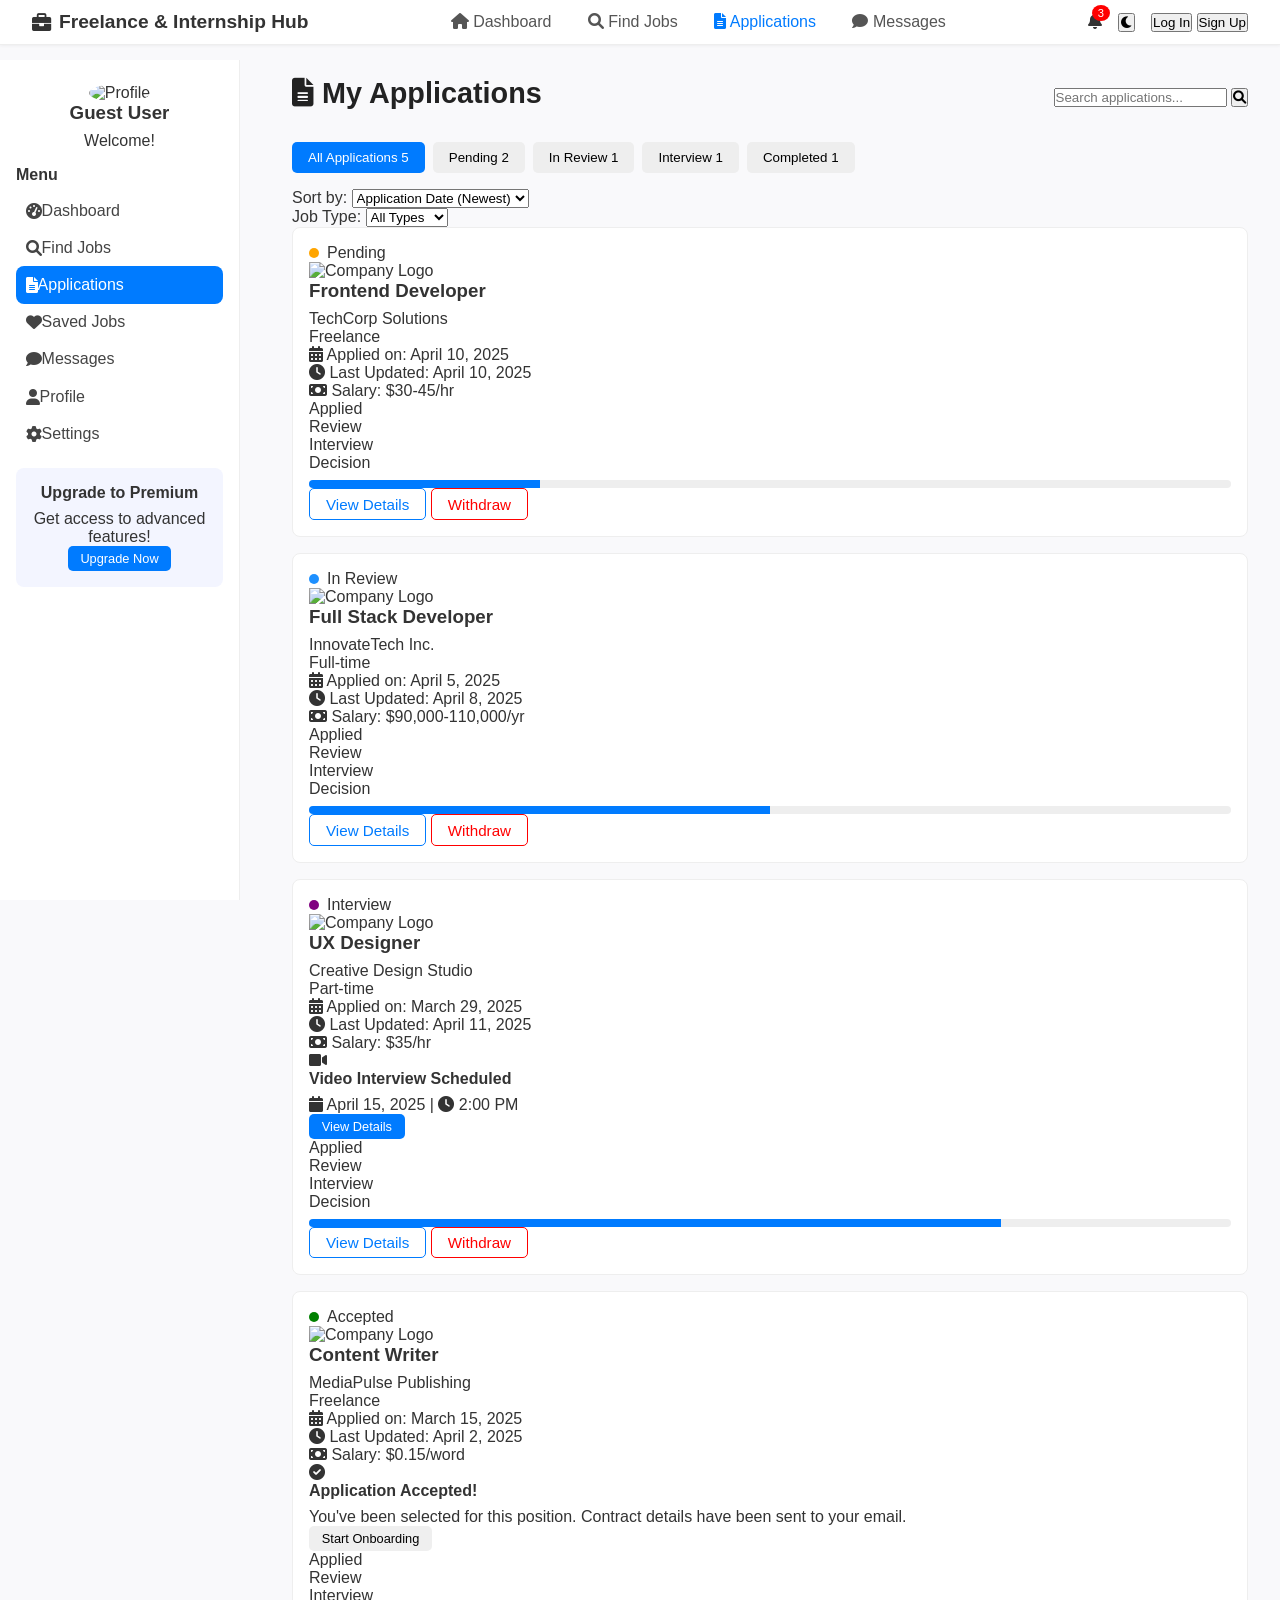
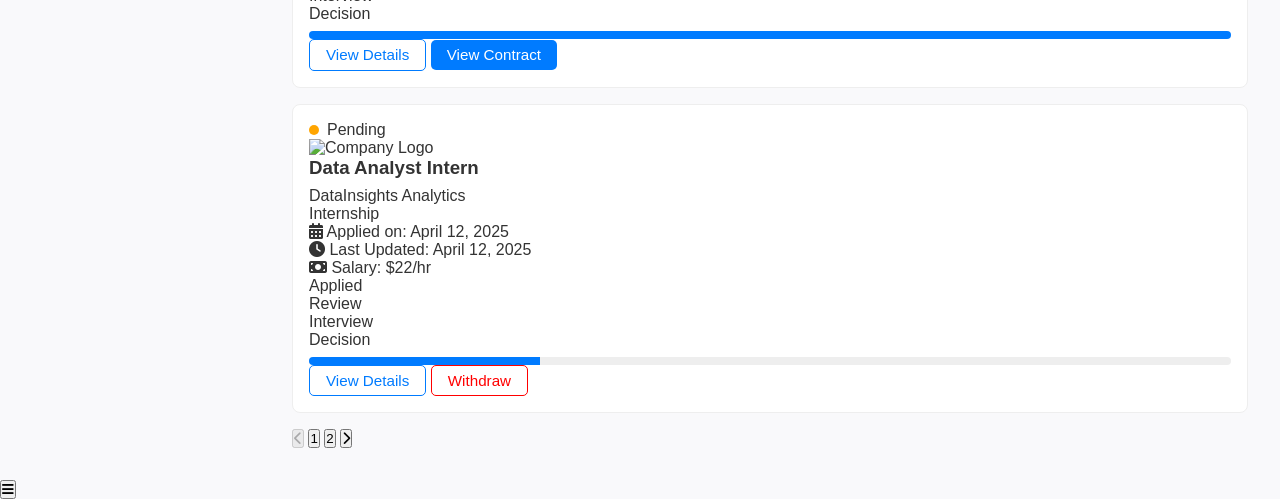
==== applications.html @ a2c29512 "Add files via upload" ====
<!DOCTYPE html>
<html lang="en" data-theme="light">
<head>
    <meta charset="UTF-8">
    <meta name="viewport" content="width=device-width, initial-scale=1.0">
    <title>Applications - Freelance & Internship Hub</title>
    <link href="https://cdnjs.cloudflare.com/ajax/libs/font-awesome/6.0.0-beta3/css/all.min.css" rel="stylesheet">
    <link rel="stylesheet" href="styles2.css">
</head>
<body>
    <!-- Header & Navigation -->
    <header>
        <div class="logo">
            <i class="fas fa-briefcase"></i>
            <span>Freelance & Internship Hub</span>
        </div>
        <div class="top-nav">
            <a href="index.html"><i class="fas fa-home"></i> Dashboard</a>
            <a href="jobs.html"><i class="fas fa-search"></i> Find Jobs</a>
            <a href="applications.html" class="active"><i class="fas fa-file-alt"></i> Applications</a>
            <a href="messages.html"><i class="fas fa-comment"></i> Messages</a>
        </div>
        <div class="user-menu">
            <div class="notifications-dropdown" id="notifications">
                <div class="notifications-icon">
                    <i class="fas fa-bell"></i>
                    <span class="notifications-count">3</span>
                </div>
            </div>
            <button class="theme-toggle" id="theme-toggle" title="Toggle dark mode">
                <i class="fas fa-moon"></i>
            </button>
            <div class="auth-buttons">
                <button class="login-btn" id="login-btn">Log In</button>
                <button class="signup-btn" id="signup-btn">Sign Up</button>
            </div>
        </div>
    </header>

    <!-- Main Container -->
    <div class="main-container">
        <!-- Sidebar -->
        <aside class="sidebar" id="sidebar">
            <div class="profile-summary">
                <div class="profile-pic">
                    <img src="C:\Users\HerrRayen\Desktop\projet federe\OpportuNet.png" alt="Profile" id="profile-avatar">
                </div>
                <h3 id="user-name">Guest User</h3>
                <p id="user-title">Welcome!</p>
            </div>
            
            <div class="sidebar-menu">
                <h4>Menu</h4>
                <ul>
                    <li><a href="index.html"><i class="fas fa-tachometer-alt"></i> Dashboard</a></li>
                    <li><a href="jobs.html"><i class="fas fa-search"></i> Find Jobs</a></li>
                    <li><a href="applications.html" class="active"><i class="fas fa-file-alt"></i> Applications</a></li>
                    <li><a href="saved.html"><i class="fas fa-heart"></i> Saved Jobs</a></li>
                    <li><a href="messages.html"><i class="fas fa-comment"></i> Messages</a></li>
                    <li><a href="profile.html"><i class="fas fa-user"></i> Profile</a></li>
                    <li><a href="settings.html"><i class="fas fa-cog"></i> Settings</a></li>
                </ul>
            </div>
            
            <div class="premium-banner">
                <h4>Upgrade to Premium</h4>
                <p>Get access to advanced features!</p>
                <button class="btn btn-primary btn-sm">Upgrade Now</button>
            </div>
        </aside>
        
        <!-- Main Content -->
        <div class="content" id="main-content">
            <div class="page-header">
                <h1><i class="fas fa-file-alt"></i> My Applications</h1>
                <div class="actions">
                    <div class="search-container">
                        <input type="text" placeholder="Search applications..." id="search-applications">
                        <button class="search-btn"><i class="fas fa-search"></i></button>
                    </div>
                </div>
            </div>
            
            <div class="applications-container">
                <!-- Tabs for different application statuses -->
                <div class="tabs">
                    <button class="tab-btn active" data-status="all">All Applications <span class="count">5</span></button>
                    <button class="tab-btn" data-status="pending">Pending <span class="count">2</span></button>
                    <button class="tab-btn" data-status="in-review">In Review <span class="count">1</span></button>
                    <button class="tab-btn" data-status="interview">Interview <span class="count">1</span></button>
                    <button class="tab-btn" data-status="completed">Completed <span class="count">1</span></button>
                </div>
                
                <!-- Filter options -->
                <div class="filter-options">
                    <div class="filter-group">
                        <label>Sort by:</label>
                        <select class="filter-select" id="sort-applications">
                            <option value="date-desc">Application Date (Newest)</option>
                            <option value="date-asc">Application Date (Oldest)</option>
                            <option value="status">Application Status</option>
                            <option value="company">Company Name</option>
                        </select>
                    </div>
                    <div class="filter-group">
                        <label>Job Type:</label>
                        <select class="filter-select" id="filter-job-type">
                            <option value="all">All Types</option>
                            <option value="freelance">Freelance</option>
                            <option value="internship">Internship</option>
                            <option value="fulltime">Full-time</option>
                            <option value="parttime">Part-time</option>
                        </select>
                    </div>
                </div>
                
                <!-- Applications List -->
                <div class="applications-list">
                    <!-- Application Item 1 - Pending -->
                    <div class="application-card" data-status="pending">
                        <div class="application-status pending">
                            <span class="status-dot"></span>
                            <span class="status-text">Pending</span>
                        </div>
                        <div class="application-header">
                            <div class="company-logo">
                                <img src="/api/placeholder/60/60" alt="Company Logo">
                            </div>
                            <div class="application-title">
                                <h3>Frontend Developer</h3>
                                <div class="company-name">TechCorp Solutions</div>
                                <div class="job-type">Freelance</div>
                            </div>
                        </div>
                        <div class="application-body">
                            <div class="application-info">
                                <div class="info-item">
                                    <span class="label"><i class="fas fa-calendar-alt"></i> Applied on:</span>
                                    <span class="value">April 10, 2025</span>
                                </div>
                                <div class="info-item">
                                    <span class="label"><i class="fas fa-clock"></i> Last Updated:</span>
                                    <span class="value">April 10, 2025</span>
                                </div>
                                <div class="info-item">
                                    <span class="label"><i class="fas fa-money-bill"></i> Salary:</span>
                                    <span class="value">$30-45/hr</span>
                                </div>
                            </div>
                            <div class="application-progress">
                                <div class="progress-steps">
                                    <div class="step completed">Applied</div>
                                    <div class="step">Review</div>
                                    <div class="step">Interview</div>
                                    <div class="step">Decision</div>
                                </div>
                                <div class="progress-bar">
                                    <div class="progress" style="width: 25%"></div>
                                </div>
                            </div>
                        </div>
                        <div class="application-footer">
                            <button class="btn btn-outline">View Details</button>
                            <button class="btn btn-danger-outline">Withdraw</button>
                        </div>
                    </div>
                    
                    <!-- Application Item 2 - In Review -->
                    <div class="application-card" data-status="in-review">
                        <div class="application-status in-review">
                            <span class="status-dot"></span>
                            <span class="status-text">In Review</span>
                        </div>
                        <div class="application-header">
                            <div class="company-logo">
                                <img src="/api/placeholder/60/60" alt="Company Logo">
                            </div>
                            <div class="application-title">
                                <h3>Full Stack Developer</h3>
                                <div class="company-name">InnovateTech Inc.</div>
                                <div class="job-type">Full-time</div>
                            </div>
                        </div>
                        <div class="application-body">
                            <div class="application-info">
                                <div class="info-item">
                                    <span class="label"><i class="fas fa-calendar-alt"></i> Applied on:</span>
                                    <span class="value">April 5, 2025</span>
                                </div>
                                <div class="info-item">
                                    <span class="label"><i class="fas fa-clock"></i> Last Updated:</span>
                                    <span class="value">April 8, 2025</span>
                                </div>
                                <div class="info-item">
                                    <span class="label"><i class="fas fa-money-bill"></i> Salary:</span>
                                    <span class="value">$90,000-110,000/yr</span>
                                </div>
                            </div>
                            <div class="application-progress">
                                <div class="progress-steps">
                                    <div class="step completed">Applied</div>
                                    <div class="step active">Review</div>
                                    <div class="step">Interview</div>
                                    <div class="step">Decision</div>
                                </div>
                                <div class="progress-bar">
                                    <div class="progress" style="width: 50%"></div>
                                </div>
                            </div>
                        </div>
                        <div class="application-footer">
                            <button class="btn btn-outline">View Details</button>
                            <button class="btn btn-danger-outline">Withdraw</button>
                        </div>
                    </div>
                    
                    <!-- Application Item 3 - Interview -->
                    <div class="application-card" data-status="interview">
                        <div class="application-status interview">
                            <span class="status-dot"></span>
                            <span class="status-text">Interview</span>
                        </div>
                        <div class="application-header">
                            <div class="company-logo">
                                <img src="/api/placeholder/60/60" alt="Company Logo">
                            </div>
                            <div class="application-title">
                                <h3>UX Designer</h3>
                                <div class="company-name">Creative Design Studio</div>
                                <div class="job-type">Part-time</div>
                            </div>
                        </div>
                        <div class="application-body">
                            <div class="application-info">
                                <div class="info-item">
                                    <span class="label"><i class="fas fa-calendar-alt"></i> Applied on:</span>
                                    <span class="value">March 29, 2025</span>
                                </div>
                                <div class="info-item">
                                    <span class="label"><i class="fas fa-clock"></i> Last Updated:</span>
                                    <span class="value">April 11, 2025</span>
                                </div>
                                <div class="info-item">
                                    <span class="label"><i class="fas fa-money-bill"></i> Salary:</span>
                                    <span class="value">$35/hr</span>
                                </div>
                            </div>
                            <div class="next-step-info">
                                <div class="next-step-icon">
                                    <i class="fas fa-video"></i>
                                </div>
                                <div class="next-step-details">
                                    <h4>Video Interview Scheduled</h4>
                                    <p><i class="fas fa-calendar"></i> April 15, 2025 | <i class="fas fa-clock"></i> 2:00 PM</p>
                                    <button class="btn btn-sm btn-primary">View Details</button>
                                </div>
                            </div>
                            <div class="application-progress">
                                <div class="progress-steps">
                                    <div class="step completed">Applied</div>
                                    <div class="step completed">Review</div>
                                    <div class="step active">Interview</div>
                                    <div class="step">Decision</div>
                                </div>
                                <div class="progress-bar">
                                    <div class="progress" style="width: 75%"></div>
                                </div>
                            </div>
                        </div>
                        <div class="application-footer">
                            <button class="btn btn-outline">View Details</button>
                            <button class="btn btn-danger-outline">Withdraw</button>
                        </div>
                    </div>
                    
                    <!-- Application Item 4 - Completed (Accepted) -->
                    <div class="application-card" data-status="completed">
                        <div class="application-status completed accepted">
                            <span class="status-dot"></span>
                            <span class="status-text">Accepted</span>
                        </div>
                        <div class="application-header">
                            <div class="company-logo">
                                <img src="/api/placeholder/60/60" alt="Company Logo">
                            </div>
                            <div class="application-title">
                                <h3>Content Writer</h3>
                                <div class="company-name">MediaPulse Publishing</div>
                                <div class="job-type">Freelance</div>
                            </div>
                        </div>
                        <div class="application-body">
                            <div class="application-info">
                                <div class="info-item">
                                    <span class="label"><i class="fas fa-calendar-alt"></i> Applied on:</span>
                                    <span class="value">March 15, 2025</span>
                                </div>
                                <div class="info-item">
                                    <span class="label"><i class="fas fa-clock"></i> Last Updated:</span>
                                    <span class="value">April 2, 2025</span>
                                </div>
                                <div class="info-item">
                                    <span class="label"><i class="fas fa-money-bill"></i> Salary:</span>
                                    <span class="value">$0.15/word</span>
                                </div>
                            </div>
                            <div class="next-step-info success">
                                <div class="next-step-icon">
                                    <i class="fas fa-check-circle"></i>
                                </div>
                                <div class="next-step-details">
                                    <h4>Application Accepted!</h4>
                                    <p>You've been selected for this position. Contract details have been sent to your email.</p>
                                    <button class="btn btn-sm btn-success">Start Onboarding</button>
                                </div>
                            </div>
                            <div class="application-progress">
                                <div class="progress-steps">
                                    <div class="step completed">Applied</div>
                                    <div class="step completed">Review</div>
                                    <div class="step completed">Interview</div>
                                    <div class="step completed">Decision</div>
                                </div>
                                <div class="progress-bar">
                                    <div class="progress" style="width: 100%"></div>
                                </div>
                            </div>
                        </div>
                        <div class="application-footer">
                            <button class="btn btn-outline">View Details</button>
                            <button class="btn btn-primary">View Contract</button>
                        </div>
                    </div>
                    
                    <!-- Application Item 5 - Pending -->
                    <div class="application-card" data-status="pending">
                        <div class="application-status pending">
                            <span class="status-dot"></span>
                            <span class="status-text">Pending</span>
                        </div>
                        <div class="application-header">
                            <div class="company-logo">
                                <img src="/api/placeholder/60/60" alt="Company Logo">
                            </div>
                            <div class="application-title">
                                <h3>Data Analyst Intern</h3>
                                <div class="company-name">DataInsights Analytics</div>
                                <div class="job-type">Internship</div>
                            </div>
                        </div>
                        <div class="application-body">
                            <div class="application-info">
                                <div class="info-item">
                                    <span class="label"><i class="fas fa-calendar-alt"></i> Applied on:</span>
                                    <span class="value">April 12, 2025</span>
                                </div>
                                <div class="info-item">
                                    <span class="label"><i class="fas fa-clock"></i> Last Updated:</span>
                                    <span class="value">April 12, 2025</span>
                                </div>
                                <div class="info-item">
                                    <span class="label"><i class="fas fa-money-bill"></i> Salary:</span>
                                    <span class="value">$22/hr</span>
                                </div>
                            </div>
                            <div class="application-progress">
                                <div class="progress-steps">
                                    <div class="step completed">Applied</div>
                                    <div class="step">Review</div>
                                    <div class="step">Interview</div>
                                    <div class="step">Decision</div>
                                </div>
                                <div class="progress-bar">
                                    <div class="progress" style="width: 25%"></div>
                                </div>
                            </div>
                        </div>
                        <div class="application-footer">
                            <button class="btn btn-outline">View Details</button>
                            <button class="btn btn-danger-outline">Withdraw</button>
                        </div>
                    </div>
                </div>
                
                <!-- Empty state (hidden by default) -->
                <div class="empty-state" style="display: none;">
                    <div class="empty-state-icon">
                        <i class="fas fa-file-alt"></i>
                    </div>
                    <h3>No Applications Found</h3>
                    <p>You haven't submitted any applications yet or none match your current filters.</p>
                    <a href="jobs.html" class="btn btn-primary">Find Jobs to Apply</a>
                </div>
                
                <!-- Pagination -->
                <div class="pagination">
                    <button class="page-btn prev" disabled><i class="fas fa-chevron-left"></i></button>
                    <button class="page-btn active">1</button>
                    <button class="page-btn">2</button>
                    <button class="page-btn next"><i class="fas fa-chevron-right"></i></button>
                </div>
            </div>
        </div>
    </div>
    
    <!-- Modals -->
    <div class="modal-overlay" id="login-modal">
        <div class="modal">
            <!-- Login form will be inserted here -->
        </div>
    </div>
    
    <div class="modal-overlay" id="signup-modal">
        <div class="modal">
            <!-- Signup form will be inserted here -->
        </div>
    </div>
    
    <div class="modal-overlay" id="application-detail-modal">
        <div class="modal">
            <!-- Application details will be inserted here -->
        </div>
    </div>
    
    <!-- Toast container for notifications -->
    <div class="toast-container" id="toast-container">
        <!-- Toasts will be inserted here -->
    </div>
    
    <!-- Mobile navigation toggle button -->
    <button class="toggle-sidebar" id="toggle-sidebar">
        <i class="fas fa-bars"></i>
    </button>
    
</body>
</html>
---- styles2.css ----
/* General Reset and Base Styles */
* {
    margin: 0;
    padding: 0;
    box-sizing: border-box;
}

body {
    font-family: 'Segoe UI', Tahoma, Geneva, Verdana, sans-serif;
    background: #f9f9fb;
    color: #333;
}

a {
    text-decoration: none;
    color: inherit;
}

h1, h2, h3, h4 {
    margin-bottom: 0.5rem;
}

/* Header Styles */
header {
    background: #fff;
    display: flex;
    justify-content: space-between;
    align-items: center;
    padding: 0.7rem 2rem;
    border-bottom: 1px solid #eee;
    box-shadow: 0 1px 3px rgba(0,0,0,0.05);
}

header .logo {
    display: flex;
    align-items: center;
    gap: 0.5rem;
    font-weight: bold;
    font-size: 1.2rem;
}

.top-nav a {
    margin: 0 1rem;
    color: #555;
}

.top-nav .active {
    color: #007bff;
}

.user-menu {
    display: flex;
    align-items: center;
    gap: 1rem;
}

.notifications-icon {
    position: relative;
}

.notifications-count {
    position: absolute;
    top: -8px;
    right: -8px;
    background: red;
    color: white;
    font-size: 0.7rem;
    border-radius: 50%;
    padding: 2px 6px;
}

/* Sidebar Styles */
.sidebar {
    width: 240px;
    background: #fff;
    border-right: 1px solid #eee;
    padding: 1.5rem 1rem;
    position: fixed;
    top: 60px;
    bottom: 0;
    overflow-y: auto;
}

.profile-summary {
    text-align: center;
    margin-bottom: 1rem;
}

.profile-summary img {
    width: 80px;
    height: 80px;
    border-radius: 50%;
}

.sidebar-menu ul {
    list-style: none;
}

.sidebar-menu a {
    display: flex;
    align-items: center;
    padding: 0.6rem;
    border-radius: 8px;
    color: #444;
    transition: background 0.2s;
}

.sidebar-menu a.active, .sidebar-menu a:hover {
    background: #007bff;
    color: white;
}

.premium-banner {
    background: #f3f5ff;
    padding: 1rem;
    margin-top: 1rem;
    text-align: center;
    border-radius: 8px;
}

/* Main Content */
.main-container {
    display: flex;
}

.content {
    margin-left: 260px;
    padding: 2rem;
    width: calc(100% - 260px);
}

.page-header {
    display: flex;
    justify-content: space-between;
    align-items: center;
    margin-bottom: 1.5rem;
}

.page-header h1 {
    font-size: 1.8rem;
    color: #222;
}

.action-buttons .btn {
    margin-left: 0.5rem;
}

.btn {
    padding: 0.4rem 1rem;
    border-radius: 5px;
    border: none;
    cursor: pointer;
    font-size: 0.95rem;
}

.btn-primary {
    background: #007bff;
    color: white;
}

.btn-outline {
    border: 1px solid #007bff;
    color: #007bff;
    background: transparent;
}

.btn-danger-outline {
    border: 1px solid red;
    color: red;
    background: transparent;
}

.btn-sm {
    padding: 0.3rem 0.8rem;
    font-size: 0.8rem;
}

/* Tabs */
.tabs {
    display: flex;
    gap: 0.5rem;
    margin-bottom: 1rem;
}

.tab-btn {
    background: #eee;
    border: none;
    padding: 0.5rem 1rem;
    border-radius: 5px;
    cursor: pointer;
}

.tab-btn.active {
    background: #007bff;
    color: white;
}

/* Application Cards */
.application-card {
    background: white;
    border: 1px solid #eee;
    border-radius: 8px;
    margin-bottom: 1rem;
    padding: 1rem;
}

.application-status {
    display: flex;
    align-items: center;
    gap: 0.5rem;
}

.status-dot {
    width: 10px;
    height: 10px;
    border-radius: 50%;
}

.pending .status-dot { background: orange; }
.in-review .status-dot { background: dodgerblue; }
.interview .status-dot { background: purple; }
.completed.accepted .status-dot { background: green; }

/* Progress Bar */
.progress-bar {
    background: #eee;
    border-radius: 5px;
    overflow: hidden;
    height: 8px;
    margin-top: 0.5rem;
}

.progress {
    background: #007bff;
    height: 100%;
    width: 0;
}

/* Messages and Chat */
.messages-container {
    display: flex;
    gap: 1rem;
}

.messages-sidebar, .message-chat, .message-details {
    background: white;
    border: 1px solid #eee;
    border-radius: 8px;
    padding: 1rem;
    flex: 1;
}

.message-contact {
    display: flex;
    align-items: center;
    padding: 0.5rem;
    border-radius: 5px;
    cursor: pointer;
}

.message-contact.active, .message-contact:hover {
    background: #f0f8ff;
}

.status-indicator {
    width: 8px;
    height: 8px;
    border-radius: 50%;
}

.online { background: #28a745; }
.away { background: #ffc107; }
.offline { background: #6c757d; }

/* Profile Page Specific */
.profile-card {
    background: white;
    padding: 1.5rem;
    border-radius: 8px;
    border: 1px solid #eee;
}

.profile-image-large img {
    width: 120px;
    height: 120px;
    border-radius: 50%;
}

.tabs-container .tabs {
    margin-top: 1rem;
}

.tab-pane {
    display: none;
}

.tab-pane.active {
    display: block;
}

/* Toast Notification */
.toast-container {
    position: fixed;
    bottom: 20px;
    right: 20px;
}

/* Responsive */
@media (max-width: 768px) {
    .sidebar {
        position: fixed;
        width: 200px;
        left: -200px;
        transition: left 0.3s;
    }
    .sidebar.show {
        left: 0;
    }
    .main-container {
        flex-direction: column;
    }
    .content {
        margin-left: 0;
        width: 100%;
    }
}
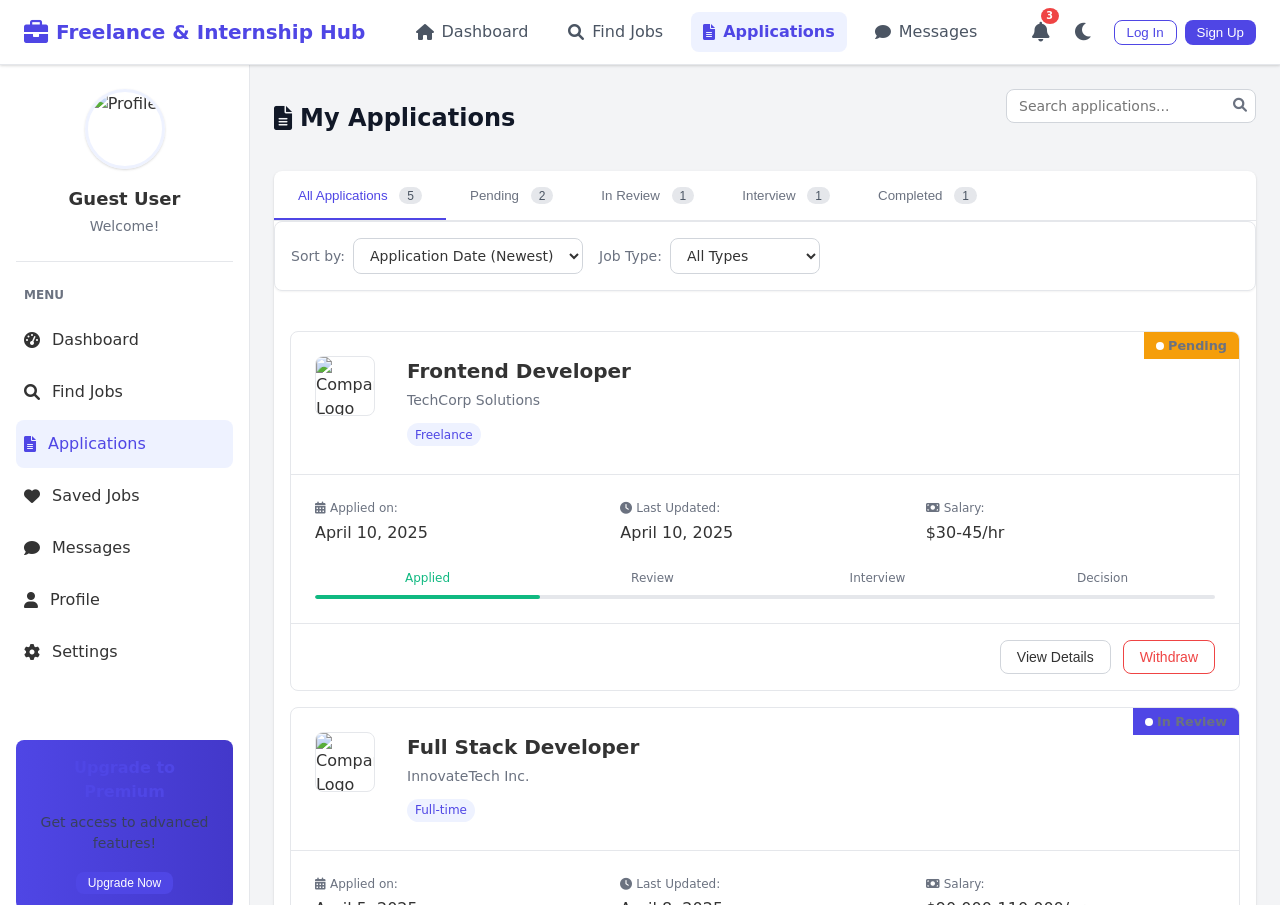
==== commit bf2e0790: "Add files via upload" ====
--- a/applications.html
+++ b/applications.html
@@ -5,7 +5,7 @@
     <meta name="viewport" content="width=device-width, initial-scale=1.0">
     <title>Applications - Freelance & Internship Hub</title>
     <link href="https://cdnjs.cloudflare.com/ajax/libs/font-awesome/6.0.0-beta3/css/all.min.css" rel="stylesheet">
-    <link rel="stylesheet" href="styles2.css">
+    <link rel="stylesheet" href="styles.css">
 </head>
 <body>
     <!-- Header & Navigation -->
--- a/styles.css
+++ b/styles.css
@@ -0,0 +1,6269 @@
+/* 
+ * Freelance & Internship Hub - Styles
+ * A comprehensive stylesheet for the job platform
+ */
+
+/* ----- General Styling & Reset ----- */
+:root {
+  --primary: #4f46e5;
+  --primary-hover: #4338ca;
+  --primary-light: #eef2ff;
+  --secondary: #10b981;
+  --secondary-hover: #059669;
+  --danger: #ef4444;
+  --danger-hover: #dc2626;
+  --success: #10b981;
+  --warning: #f59e0b;
+  --gray-100: #f3f4f6;
+  --gray-200: #e5e7eb;
+  --gray-300: #d1d5db;
+  --gray-400: #9ca3af;
+  --gray-500: #6b7280;
+  --gray-600: #4b5563;
+  --gray-700: #374151;
+  --gray-800: #1f2937;
+  --gray-900: #111827;
+  --text: #333333;
+  --text-light: #6b7280;
+  --border-radius: 8px;
+  --shadow-sm: 0 1px 2px 0 rgba(0, 0, 0, 0.05);
+  --shadow: 0 1px 3px 0 rgba(0, 0, 0, 0.1), 0 1px 2px 0 rgba(0, 0, 0, 0.06);
+  --shadow-md: 0 4px 6px -1px rgba(0, 0, 0, 0.1), 0 2px 4px -1px rgba(0, 0, 0, 0.06);
+  --shadow-lg: 0 10px 15px -3px rgba(0, 0, 0, 0.1), 0 4px 6px -2px rgba(0, 0, 0, 0.05);
+  --font-family: 'Inter', system-ui, -apple-system, BlinkMacSystemFont, sans-serif;
+  --transition: all 0.2s ease;
+}
+
+/* Dark mode variables */
+[data-theme="dark"] {
+  --primary: #6366f1;
+  --primary-hover: #818cf8;
+  --primary-light: #1f2937;
+  --text: #f3f4f6;
+  --text-light: #d1d5db;
+  --gray-100: #1f2937;
+  --gray-200: #374151;
+  --gray-300: #4b5563;
+  --gray-400: #6b7280;
+  --gray-500: #9ca3af;
+  --gray-600: #d1d5db;
+  --gray-700: #e5e7eb;
+  --gray-800: #f3f4f6;
+  --gray-900: #f9fafb;
+  --shadow-sm: 0 1px 2px 0 rgba(0, 0, 0, 0.25);
+  --shadow: 0 1px 3px 0 rgba(0, 0, 0, 0.3), 0 1px 2px 0 rgba(0, 0, 0, 0.26);
+  --shadow-md: 0 4px 6px -1px rgba(0, 0, 0, 0.3), 0 2px 4px -1px rgba(0, 0, 0, 0.26);
+  --shadow-lg: 0 10px 15px -3px rgba(0, 0, 0, 0.3), 0 4px 6px -2px rgba(0, 0, 0, 0.25);
+}
+
+* {
+  margin: 0;
+  padding: 0;
+  box-sizing: border-box;
+}
+
+html, body {
+  height: 100%;
+  font-family: var(--font-family);
+  font-size: 16px;
+  line-height: 1.5;
+  color: var(--text);
+  background-color: var(--gray-100);
+  transition: var(--transition);
+}
+
+a {
+  color: var(--primary);
+  text-decoration: none;
+  transition: var(--transition);
+}
+
+a:hover {
+  color: var(--primary-hover);
+}
+
+ul {
+  list-style-type: none;
+}
+
+img {
+  max-width: 100%;
+}
+
+/* ----- Buttons & Form Elements ----- */
+.btn {
+  display: inline-flex;
+  align-items: center;
+  justify-content: center;
+  padding: 0.5rem 1rem;
+  border-radius: var(--border-radius);
+  font-weight: 500;
+  cursor: pointer;
+  transition: var(--transition);
+  border: none;
+  font-size: 0.875rem;
+  gap: 0.5rem;
+}
+
+.btn-sm {
+  padding: 0.25rem 0.75rem;
+  font-size: 0.75rem;
+}
+
+.btn-lg {
+  padding: 0.75rem 1.5rem;
+  font-size: 1rem;
+}
+
+.btn-primary {
+  background-color: var(--primary);
+  color: white;
+}
+
+.btn-primary:hover {
+  background-color: var(--primary-hover);
+}
+
+.btn-secondary {
+  background-color: var(--secondary);
+  color: white;
+}
+
+.btn-secondary:hover {
+  background-color: var(--secondary-hover);
+}
+
+.btn-danger {
+  background-color: var(--danger);
+  color: white;
+}
+
+.btn-danger:hover {
+  background-color: var(--danger-hover);
+}
+
+.btn-outline {
+  background-color: transparent;
+  border: 1px solid var(--gray-300);
+  color: var(--text);
+}
+
+.btn-outline:hover {
+  background-color: var(--gray-200);
+}
+
+.btn[disabled] {
+  opacity: 0.6;
+  cursor: not-allowed;
+}
+
+input, select, textarea {
+  padding: 0.5rem 0.75rem;
+  border-radius: var(--border-radius);
+  border: 1px solid var(--gray-300);
+  background-color: white;
+  color: var(--text);
+  font-family: var(--font-family);
+  transition: var(--transition);
+  font-size: 0.875rem;
+}
+
+[data-theme="dark"] input,
+[data-theme="dark"] select,
+[data-theme="dark"] textarea {
+  background-color: var(--gray-700);
+  border-color: var(--gray-600);
+  color: var(--text);
+}
+
+input:focus, select:focus, textarea:focus {
+  outline: none;
+  border-color: var(--primary);
+  box-shadow: 0 0 0 2px rgba(79, 70, 229, 0.2);
+}
+
+/* ----- Header & Navigation ----- */
+header {
+  background-color: white;
+  box-shadow: var(--shadow);
+  padding: 0.75rem 1.5rem;
+  display: flex;
+  align-items: center;
+  justify-content: space-between;
+  position: sticky;
+  top: 0;
+  z-index: 100;
+  border-bottom: 1px solid var(--gray-200);
+}
+
+[data-theme="dark"] header {
+  background-color: var(--gray-900);
+  border-color: var(--gray-700);
+}
+
+.logo {
+  display: flex;
+  align-items: center;
+  font-weight: 700;
+  font-size: 1.25rem;
+  color: var(--primary);
+  gap: 0.5rem;
+}
+
+.logo i {
+  font-size: 1.5rem;
+}
+
+.top-nav {
+  display: flex;
+  gap: 1rem;
+}
+
+.top-nav a {
+  display: flex;
+  align-items: center;
+  gap: 0.5rem;
+  color: var(--gray-600);
+  font-weight: 500;
+  padding: 0.5rem 0.75rem;
+  border-radius: var(--border-radius);
+  transition: var(--transition);
+}
+
+.top-nav a:hover {
+  color: var(--primary);
+  background-color: var(--primary-light);
+}
+
+.top-nav a.active {
+  color: var(--primary);
+  background-color: var(--primary-light);
+  font-weight: 600;
+}
+
+[data-theme="dark"] .top-nav a {
+  color: var(--gray-400);
+}
+
+[data-theme="dark"] .top-nav a:hover,
+[data-theme="dark"] .top-nav a.active {
+  color: var(--primary);
+  background-color: var(--primary-light);
+}
+
+.user-menu {
+  display: flex;
+  align-items: center;
+  gap: 1rem;
+}
+
+.notifications-dropdown {
+  position: relative;
+}
+
+.notifications-icon {
+  position: relative;
+  cursor: pointer;
+  font-size: 1.25rem;
+  color: var(--gray-600);
+  transition: var(--transition);
+}
+
+.notifications-icon:hover {
+  color: var(--primary);
+}
+
+.notifications-count {
+  position: absolute;
+  top: -8px;
+  right: -8px;
+  background-color: var(--danger);
+  color: white;
+  font-size: 0.625rem;
+  font-weight: 600;
+  padding: 0.125rem 0.25rem;
+  border-radius: 9999px;
+  min-width: 18px;
+  text-align: center;
+}
+
+.theme-toggle {
+  background: none;
+  border: none;
+  cursor: pointer;
+  font-size: 1.25rem;
+  color: var(--gray-600);
+  transition: var(--transition);
+}
+
+.theme-toggle:hover {
+  color: var(--primary);
+}
+
+.auth-buttons {
+  display: flex;
+  gap: 0.5rem;
+}
+
+.login-btn {
+  background: none;
+  border: none;
+  color: var(--primary);
+  font-weight: 500;
+  cursor: pointer;
+  transition: var(--transition);
+}
+
+.login-btn:hover {
+  color: var(--primary-hover);
+}
+
+.signup-btn {
+  background-color: var(--primary);
+  color: white;
+  border: none;
+  padding: 0.5rem 1rem;
+  border-radius: var(--border-radius);
+  font-weight: 500;
+  cursor: pointer;
+  transition: var(--transition);
+}
+
+.signup-btn:hover {
+  background-color: var(--primary-hover);
+}
+
+/* ----- Layout & Main Container ----- */
+.main-container {
+  display: flex;
+  height: calc(100vh - 64px);
+  overflow: hidden;
+}
+
+.sidebar {
+  width: 280px;
+  background-color: white;
+  border-right: 1px solid var(--gray-200);
+  padding: 1.5rem;
+  display: flex;
+  flex-direction: column;
+  overflow-y: auto;
+  transition: var(--transition);
+}
+
+[data-theme="dark"] .sidebar {
+  background-color: var(--gray-900);
+  border-color: var(--gray-700);
+}
+
+.content {
+  flex: 1;
+  overflow-y: auto;
+  padding: 1.5rem;
+}
+
+.page-header {
+  margin-bottom: 1.5rem;
+  display: flex;
+  justify-content: space-between;
+  align-items: center;
+}
+
+.page-header h1 {
+  font-size: 1.5rem;
+  font-weight: 700;
+  color: var(--gray-900);
+}
+
+[data-theme="dark"] .page-header h1 {
+  color: var(--gray-100);
+}
+
+.action-buttons {
+  display: flex;
+  gap: 0.75rem;
+}
+
+/* ----- Profile Summary ----- */
+.profile-summary {
+  text-align: center;
+  margin-bottom: 2rem;
+}
+
+.profile-pic {
+  width: 100px;
+  height: 100px;
+  border-radius: 50%;
+  overflow: hidden;
+  margin: 0 auto 1rem;
+  border: 3px solid var(--primary-light);
+  box-shadow: var(--shadow);
+}
+
+.profile-pic img {
+  width: 100%;
+  height: 100%;
+  object-fit: cover;
+}
+
+.profile-summary h3 {
+  font-weight: 600;
+  margin-bottom: 0.25rem;
+}
+
+.profile-summary p {
+  color: var(--text-light);
+  font-size: 0.875rem;
+}
+
+/* ----- Sidebar Menu ----- */
+.sidebar-menu {
+  margin-bottom: 2rem;
+}
+
+.sidebar-menu h4 {
+  font-size: 0.75rem;
+  text-transform: uppercase;
+  color: var(--text-light);
+  margin-bottom: 0.75rem;
+  padding-left: 0.5rem;
+}
+
+.sidebar-menu ul {
+  display: flex;
+  flex-direction: column;
+  gap: 0.25rem;
+}
+
+.sidebar-menu a {
+  display: flex;
+  align-items: center;
+  gap: 1rem;
+  padding: 0.75rem 1rem;
+  border-radius: var(--border-radius);
+  color: var(--gray-700);
+  transition: var(--transition);
+}
+
+.sidebar-menu a:hover {
+  background-color: var(--primary-light);
+  color: var(--primary);
+}
+
+.sidebar-menu a.active {
+  background-color: var(--primary-light);
+  color: var(--primary);
+  font-weight: 500;
+}
+
+[data-theme="dark"] .sidebar-menu a {
+  color: var(--gray-400);
+}
+
+[data-theme="dark"] .sidebar-menu a:hover,
+[data-theme="dark"] .sidebar-menu a.active {
+  background-color: var(--primary-light);
+  color: var(--primary);
+}
+
+/* ----- Premium Banner ----- */
+.premium-banner {
+  background-color: var(--primary-light);
+  padding: 1rem;
+  border-radius: var(--border-radius);
+  margin-top: auto;
+}
+
+.premium-banner h4 {
+  color: var(--primary);
+  font-weight: 600;
+  margin-bottom: 0.5rem;
+}
+
+.premium-banner p {
+  font-size: 0.875rem;
+  margin-bottom: 1rem;
+  color: var(--gray-700);
+}
+
+[data-theme="dark"] .premium-banner {
+  background-color: var(--primary-light);
+}
+
+[data-theme="dark"] .premium-banner h4 {
+  color: var(--primary);
+}
+
+[data-theme="dark"] .premium-banner p {
+  color: var(--gray-300);
+}
+
+/* ----- Profile Card & Details ----- */
+.profile-card {
+  background-color: white;
+  border-radius: var(--border-radius);
+  box-shadow: var(--shadow);
+  margin-bottom: 1.5rem;
+  overflow: hidden;
+}
+
+[data-theme="dark"] .profile-card {
+  background-color: var(--gray-800);
+  border: 1px solid var(--gray-700);
+}
+
+.profile-header {
+  padding: 2rem;
+  display: flex;
+  gap: 2rem;
+  align-items: center;
+    top: 0;
+    height: 100%;
+    width: 2.5rem;
+    background: none;
+    border: none;
+    color: var(--gray-500);
+    cursor: pointer;
+    display: flex;
+    align-items: center;
+    justify-content: center;
+  }
+  
+  .search-btn:hover {
+    color: var(--primary);
+  }
+  
+  /* ----- Job Cards ----- */
+  .job-card {
+    background-color: white;
+    border-radius: var(--border-radius);
+    box-shadow: var(--shadow);
+    margin-bottom: 1rem;
+    overflow: hidden;
+    border: 1px solid var(--gray-200);
+    transition: var(--transition);
+  }
+  
+  [data-theme="dark"] .job-card {
+    background-color: var(--gray-800);
+    border-color: var(--gray-700);
+  }
+  
+  .job-card:hover {
+    box-shadow: var(--shadow-md);
+    transform: translateY(-2px);
+  }
+  
+  .job-card-header {
+    display: flex;
+    padding: 1rem;
+    border-bottom: 1px solid var(--gray-200);
+    position: relative;
+  }
+  
+  [data-theme="dark"] .job-card-header {
+    border-color: var(--gray-700);
+  }
+  
+  .company-logo {
+    width: 60px;
+    height: 60px;
+    border-radius: 8px;
+    overflow: hidden;
+    background-color: white;
+    border: 1px solid var(--gray-200);
+    margin-right: 1rem;
+  }
+  
+  .job-card-title {
+    flex: 1;
+  }
+  
+  .job-card-title h3 {
+    font-size: 1.125rem;
+    margin-bottom: 0.25rem;
+    font-weight: 600;
+  }
+  
+  .company-name {
+    color: var(--text-light);
+    font-weight: 500;
+    margin-bottom: 0.25rem;
+  }
+  
+  .job-location {
+    font-size: 0.875rem;
+    color: var(--text-light);
+    display: flex;
+    align-items: center;
+    gap: 0.25rem;
+  }
+  
+  .job-actions {
+    display: flex;
+    align-items: flex-start;
+    gap: 0.5rem;
+  }
+  
+  .job-actions button {
+    background: none;
+    border: none;
+    color: var(--gray-500);
+    cursor: pointer;
+    font-size: 1rem;
+    border-radius: 50%;
+    width: 32px;
+    height: 32px;
+    display: flex;
+    align-items: center;
+    justify-content: center;
+    transition: var(--transition);
+  }
+  
+  .job-actions button:hover {
+    background-color: var(--gray-100);
+    color: var(--primary);
+  }
+  
+  [data-theme="dark"] .job-actions button:hover {
+    background-color: var(--gray-700);
+  }
+  
+  .unsave-btn:hover {
+    color: var(--danger) !important;
+  }
+  
+  .job-card-body {
+    padding: 1rem;
+  }
+  
+  .job-tags {
+    display: flex;
+    gap: 0.5rem;
+    flex-wrap: wrap;
+    margin-bottom: 0.75rem;
+  }
+  
+  .job-tag {
+    font-size: 0.75rem;
+    padding: 0.25rem 0.5rem;
+    border-radius: 100px;
+    background-color: var(--gray-100);
+    color: var(--gray-700);
+  }
+  
+  [data-theme="dark"] .job-tag {
+    background-color: var(--gray-700);
+    color: var(--gray-300);
+  }
+  
+  .job-type {
+    background-color: var(--primary-light);
+    color: var(--primary);
+  }
+  
+  [data-theme="dark"] .job-type {
+    background-color: rgba(99, 102, 241, 0.2);
+    color: var(--primary);
+  }
+  
+  .job-description {
+    margin-bottom: 1rem;
+    font-size: 0.875rem;
+    color: var(--text-light);
+    line-height: 1.5;
+  }
+  
+  .job-meta {
+    display: flex;
+    justify-content: space-between;
+    align-items: center;
+    font-size: 0.875rem;
+    color: var(--text-light);
+  }
+  
+  .job-meta .salary {
+    display: flex;
+    align-items: center;
+    gap: 0.25rem;
+    font-weight: 500;
+  }
+  
+  .saved-date {
+    font-size: 0.75rem;
+    opacity: 0.8;
+  }
+  
+  .job-card-footer {
+    display: flex;
+    padding: 1rem;
+    gap: 0.75rem;
+    border-top: 1px solid var(--gray-200);
+  }
+  
+  [data-theme="dark"] .job-card-footer {
+    border-color: var(--gray-700);
+  }
+  
+  /* ----- Filters ----- */
+  .filter-options {
+    display: flex;
+    flex-wrap: wrap;
+    gap: 1rem;
+    margin-bottom: 1.5rem;
+    padding: 1rem;
+    background-color: white;
+    border-radius: var(--border-radius);
+    box-shadow: var(--shadow-sm);
+    border: 1px solid var(--gray-200);
+  }
+  
+  [data-theme="dark"] .filter-options {
+    background-color: var(--gray-800);
+    border-color: var(--gray-700); 
+  }
+  
+  .filter-group {
+    display: flex;
+    align-items: center;
+    gap: 0.5rem;
+  }
+  
+  .filter-group label {
+    font-size: 0.875rem;
+    font-weight: 500;
+    color: var(--text-light);
+  }
+  
+  .filter-select {
+    min-width: 150px;
+  }
+  
+  /* ----- Empty States ----- */
+  .empty-state {
+    display: flex;
+    flex-direction: column;
+    align-items: center;
+    justify-content: center;
+    padding: 3rem;
+    text-align: center;
+    background-color: white;
+    border-radius: var(--border-radius);
+    box-shadow: var(--shadow);
+    border: 1px solid var(--gray-200);
+  }
+  
+  [data-theme="dark"] .empty-state {
+    background-color: var(--gray-800);
+    border-color: var(--gray-700);
+  }
+  
+  .empty-state-icon {
+    font-size: 3rem;
+    color: var(--gray-400);
+    margin-bottom: 1rem;
+  }
+  
+  .empty-state h3 {
+    font-size: 1.25rem;
+    margin-bottom: 0.5rem;
+  }
+  
+  .empty-state p {
+    color: var(--text-light);
+    margin-bottom: 1.5rem;
+    max-width: 400px;
+  }
+  
+  /* ----- Pagination ----- */
+  .pagination {
+    display: flex;
+    justify-content: center;
+    gap: 0.25rem;
+    margin-top: 2rem;
+  }
+  
+  .page-btn {
+    width: 2.5rem;
+    height: 2.5rem;
+    display: flex;
+    align-items: center;
+    justify-content: center;
+    border-radius: var(--border-radius);
+    border: 1px solid var(--gray-300);
+    background-color: white;
+    cursor: pointer;
+    transition: var(--transition);
+  }
+  
+  [data-theme="dark"] .page-btn {
+    background-color: var(--gray-800);
+    border-color: var(--gray-700);
+    color: var(--text);
+  }
+  
+  .page-btn:hover {
+    background-color: var(--gray-100);
+  }
+  
+  .page-btn.active {
+    background-color: var(--primary);
+    color: white;
+    border-color: var(--primary);
+  }
+  
+  .page-btn[disabled] {
+    opacity: 0.5;
+    cursor: not-allowed;
+  }
+  
+  /* ----- Modals ----- */
+  .modal-overlay {
+    position: fixed;
+    top: 0;
+    left: 0;
+    right: 0;
+    bottom: 0;
+    background-color: rgba(0, 0, 0, 0.5);
+    display: flex;
+    align-items: center;
+    justify-content: center;
+    z-index: 1000;
+    padding: 1rem;
+    opacity: 0;
+    visibility: hidden;
+    transition: opacity 0.3s ease, visibility 0.3s ease;
+  }
+  
+  .modal-overlay.active {
+    opacity: 1;
+    visibility: visible;
+  }
+  
+  .modal {
+    background-color: white;
+    border-radius: var(--border-radius);
+    box-shadow: var(--shadow-lg);
+    width: 100%;
+    max-width: 500px;
+    max-height: calc(100vh - 2rem);
+    overflow-y: auto;
+    transform: scale(0.95);
+    transition: transform 0.3s ease;
+    position: relative;
+  }
+  
+  [data-theme="dark"] .modal {
+    background-color: var(--gray-800);
+  }
+  
+  .modal-overlay.active .modal {
+    transform: scale(1);
+  }
+  
+  .modal-header {
+    padding: 1.5rem;
+    border-bottom: 1px solid var(--gray-200);
+    display: flex;
+    justify-content: space-between;
+    align-items: center;
+  }
+  
+  [data-theme="dark"] .modal-header {
+    border-color: var(--gray-700);
+  }
+  
+  .modal-title {
+    font-size: 1.25rem;
+    font-weight: 600;
+  }
+  
+  .modal-close {
+    background: none;
+    border: none;
+    color: var(--gray-500);
+    font-size: 1.25rem;
+    cursor: pointer;
+    transition: var(--transition);
+  }
+  
+  .modal-close:hover {
+    color: var(--danger);
+  }
+  
+  .modal-body {
+    padding: 1.5rem;
+  }
+  
+  .modal-footer {
+    padding: 1.5rem;
+    border-top: 1px solid var(--gray-200);
+    display: flex;
+    justify-content: flex-end;
+    gap: 1rem;
+  }
+  
+  [data-theme="dark"] .modal-footer {
+    border-color: var(--gray-700);
+  }
+  
+  /* ----- Toast Notifications ----- */
+  .toast-container {
+    position: fixed;
+    bottom: 1.5rem;
+    right: 1.5rem;
+    display: flex;
+    flex-direction: column;
+    gap: 0.75rem;
+    z-index: 900;
+  }
+  
+  .toast {
+    background-color: white;
+    box-shadow: var(--shadow-lg);
+    border-radius: var(--border-radius);
+    padding: 1rem 1.25rem;
+    min-width: 300px;
+    max-width: 400px;
+    display: flex;
+    align-items: center;
+    gap: 0.75rem;
+    transform: translateX(120%);
+    transition: transform 0.3s ease;
+    animation: slide-in 0.3s forwards;
+  }
+  
+  [data-theme="dark"] .toast {
+    background-color: var(--gray-800);
+  }
+  
+  @keyframes slide-in {
+    100% { transform: translateX(0); }
+  }
+  
+  .toast.hide {
+    animation: slide-out 0.3s forwards;
+  }
+  
+  @keyframes slide-out {
+    100% { transform: translateX(120%); }
+  }
+  
+  .toast-icon {
+    font-size: 1.25rem;
+  }
+  
+  .toast-success .toast-icon {
+    color: var(--success);
+  }
+  
+  .toast-warning .toast-icon {
+    color: var(--warning);
+  }
+  
+  .toast-error .toast-icon {
+    color: var(--danger);
+  }
+  
+  .toast-content {
+    flex: 1;
+  }
+  
+  .toast-title {
+    font-weight: 600;
+    margin-bottom: 0.25rem;
+  }
+  
+  .toast-message {
+    font-size: 0.875rem;
+    color: var(--text-light);
+  }
+  
+  .toast-close {
+    background: none;
+    border: none;
+    color: var(--gray-500);
+    cursor: pointer;
+    transition: var(--transition);
+  }
+  
+  .toast-close:hover {
+    color: var(--text);
+  }
+  
+  /* ----- Responsive Design ----- */
+  .toggle-sidebar {
+    position: fixed;
+    bottom: 1.5rem;
+    left: 1.5rem;
+    background-color: var(--primary);
+    color: white;
+    width: 3rem;
+    height: 3rem;
+    border-radius: 50%;
+    display: none;
+    align-items: center;
+    justify-content: center;
+    font-size: 1.25rem;
+    border: none;
+    cursor: pointer;
+    box-shadow: var(--shadow-lg);
+    z-index: 800;
+    transition: var(--transition);
+  }
+  
+  .toggle-sidebar:hover {
+    background-color: var(--primary-hover);
+  }
+  
+  @media (max-width: 1024px) {
+    .top-nav a span {
+      display: none;
+    }
+    
+    .top-nav a i {
+      font-size: 1.25rem;
+    }
+    
+    .sidebar {
+      width: 240px;
+    }
+  }
+  
+  @media (max-width: 768px) {
+    .sidebar {
+      position: fixed;
+      left: -280px;
+      top: 69px; /* Header height */
+      height: calc(100vh - 69px);
+      z-index: 99;
+      transition: left 0.3s ease;
+    }
+    
+    .sidebar.active {
+      left: 0;
+    }
+    
+    .toggle-sidebar {
+      display: flex;
+    }
+    
+    .main-container {
+      flex-direction: column;
+    }
+    
+    .content {
+      width: 100%;
+    }
+    
+    .job-card-header {
+      flex-direction: column;
+    }
+    
+    .company-logo {
+      margin-bottom: 1rem;
+      margin-right: 0;
+      align-self: center;
+    }
+    
+    .job-card-title {
+      text-align: center;
+      margin-bottom: 1rem;
+    }
+    
+    .job-actions {
+      position: absolute;
+      top: 1rem;
+      right: 1rem;
+    }
+    
+    .job-card-footer {
+      flex-direction: column;
+    }
+    
+    .page-header {
+      flex-direction: column;
+      align-items: flex-start;
+      gap: 1rem;
+    }
+    
+    .actions {
+      width: 100%;
+      flex-direction: column;
+      align-items: stretch;
+    }
+    
+    .search-container {
+      width: 100%;
+    }
+    
+    .search-container input {
+      width: 100%;
+    }
+    
+    .filter-options {
+      flex-direction: column;
+    }
+    
+    .filter-group {
+      width: 100%;
+    }
+    
+    .filter-select {
+      width: 100%;
+    }
+  }
+  
+  @media (max-width: 480px) {
+    header {
+      padding: 0.75rem 1rem;
+      flex-wrap: wrap;
+    }
+    
+    .logo {
+      font-size: 1rem;
+    }
+    
+    .logo i {
+        font-size: 1.25rem;
+    }
+    
+    .top-nav {
+      gap: 0.5rem;
+    }
+    
+    .top-nav a {
+      padding: 0.5rem;
+    }
+    
+    .auth-buttons {
+      flex-wrap: wrap;
+      justify-content: center;
+      width: 100%;
+      margin-top: 0.5rem;
+    }
+    
+    .login-btn, .signup-btn {
+      width: 100%;
+      text-align: center;
+    }
+    
+    .user-menu {
+      margin-left: auto;
+    }
+  }
+
+/* ----- Dashboard Stats Widgets ----- */
+.stats-container {
+  display: grid;
+  grid-template-columns: repeat(auto-fill, minmax(250px, 1fr));
+  gap: 1rem;
+  margin-bottom: 1.5rem;
+}
+
+.stat-card {
+  background-color: white;
+  border-radius: var(--border-radius);
+  box-shadow: var(--shadow);
+  padding: 1.25rem;
+  display: flex;
+  align-items: center;
+  border: 1px solid var(--gray-200);
+  transition: var(--transition);
+}
+
+[data-theme="dark"] .stat-card {
+  background-color: var(--gray-800);
+  border-color: var(--gray-700);
+}
+
+.stat-card:hover {
+  box-shadow: var(--shadow-md);
+  transform: translateY(-2px);
+}
+
+.stat-icon {
+  width: 48px;
+  height: 48px;
+  border-radius: 50%;
+  display: flex;
+  align-items: center;
+  justify-content: center;
+  margin-right: 1rem;
+  font-size: 1.5rem;
+}
+
+.stat-applications {
+  background-color: rgba(79, 70, 229, 0.1);
+  color: var(--primary);
+}
+
+.stat-saved {
+  background-color: rgba(245, 158, 11, 0.1);
+  color: var(--warning);
+}
+
+.stat-interviews {
+  background-color: rgba(16, 185, 129, 0.1);
+  color: var(--success);
+}
+
+.stat-proposals {
+  background-color: rgba(6, 182, 212, 0.1);
+  color: #06B6D4;
+}
+
+.stat-info {
+  flex: 1;
+}
+
+.stat-value {
+  font-size: 1.5rem;
+  font-weight: 700;
+  margin-bottom: 0.25rem;
+}
+
+.stat-label {
+  color: var(--text-light);
+  font-size: 0.875rem;
+}
+
+/* ----- Profile & Settings ----- */
+.settings-container {
+  display: grid;
+  grid-template-columns: 1fr 2fr;
+  gap: 1.5rem;
+}
+
+@media (max-width: 768px) {
+  .settings-container {
+    grid-template-columns: 1fr;
+  }
+}
+
+.settings-nav {
+  background-color: white;
+  border-radius: var(--border-radius);
+  box-shadow: var(--shadow);
+  padding: 1rem;
+  border: 1px solid var(--gray-200);
+}
+
+[data-theme="dark"] .settings-nav {
+  background-color: var(--gray-800);
+  border-color: var(--gray-700);
+}
+
+.settings-nav ul {
+  display: flex;
+  flex-direction: column;
+}
+
+.settings-nav li {
+  margin-bottom: 0.25rem;
+}
+
+.settings-nav a {
+  display: flex;
+  align-items: center;
+  gap: 0.75rem;
+  padding: 0.75rem;
+  border-radius: var(--border-radius);
+  color: var(--gray-700);
+  transition: var(--transition);
+  font-weight: 500;
+}
+
+[data-theme="dark"] .settings-nav a {
+  color: var(--gray-400);
+}
+
+.settings-nav a:hover {
+  background-color: var(--gray-100);
+  color: var(--primary);
+}
+
+[data-theme="dark"] .settings-nav a:hover {
+  background-color: var(--gray-700);
+}
+
+.settings-nav a.active {
+  background-color: var(--primary-light);
+  color: var(--primary);
+  font-weight: 600;
+}
+
+.settings-content {
+  background-color: white;
+  border-radius: var(--border-radius);
+  box-shadow: var(--shadow);
+  padding: 1.5rem;
+  border: 1px solid var(--gray-200);
+}
+
+[data-theme="dark"] .settings-content {
+  background-color: var(--gray-800);
+  border-color: var(--gray-700);
+}
+
+.section-title {
+  font-size: 1.25rem;
+  font-weight: 600;
+  margin-bottom: 1.5rem;
+  padding-bottom: 0.75rem;
+  border-bottom: 1px solid var(--gray-200);
+}
+
+[data-theme="dark"] .section-title {
+  border-color: var(--gray-700);
+}
+
+.form-group {
+  margin-bottom: 1.25rem;
+}
+
+.form-group label {
+  display: block;
+  margin-bottom: 0.5rem;
+  font-weight: 500;
+  font-size: 0.875rem;
+}
+
+.input-help {
+  font-size: 0.75rem;
+  color: var(--text-light);
+  margin-top: 0.25rem;
+}
+
+.full-width {
+  width: 100%;
+}
+
+.form-row {
+  display: grid;
+  grid-template-columns: 1fr 1fr;
+  gap: 1rem;
+}
+
+@media (max-width: 640px) {
+  .form-row {
+    grid-template-columns: 1fr;
+  }
+}
+
+.avatar-upload {
+  display: flex;
+  align-items: center;
+  margin-bottom: 1.5rem;
+}
+
+.avatar-preview {
+  width: 100px;
+  height: 100px;
+  border-radius: 50%;
+  overflow: hidden;
+  background-color: var(--gray-100);
+  margin-right: 1.5rem;
+  border: 2px solid var(--gray-300);
+}
+
+[data-theme="dark"] .avatar-preview {
+  background-color: var(--gray-700);
+  border-color: var(--gray-600);
+}
+
+.avatar-preview img {
+  width: 100%;
+  height: 100%;
+  object-fit: cover;
+}
+
+.upload-controls {
+  display: flex;
+  flex-direction: column;
+  gap: 0.75rem;
+}
+
+.upload-btn {
+  display: inline-block;
+  position: relative;
+  overflow: hidden;
+}
+
+.upload-btn input[type="file"] {
+  position: absolute;
+  left: 0;
+  top: 0;
+  opacity: 0;
+  width: 100%;
+  height: 100%;
+  cursor: pointer;
+}
+
+/* ----- Application Process ----- */
+.application-steps {
+  display: flex;
+  justify-content: space-between;
+  margin-bottom: 2rem;
+  position: relative;
+}
+
+.application-steps::before {
+  content: '';
+  position: absolute;
+  top: 24px;
+  left: 12%;
+  right: 12%;
+  height: 2px;
+  background-color: var(--gray-300);
+  z-index: 0;
+}
+
+.step {
+  display: flex;
+  flex-direction: column;
+  align-items: center;
+  text-align: center;
+  position: relative;
+  z-index: 1;
+}
+
+.step-number {
+  width: 50px;
+  height: 50px;
+  border-radius: 50%;
+  background-color: white;
+  border: 2px solid var(--gray-300);
+  display: flex;
+  align-items: center;
+  justify-content: center;
+  font-weight: 600;
+  margin-bottom: 0.75rem;
+  transition: var(--transition);
+}
+
+[data-theme="dark"] .step-number {
+  background-color: var(--gray-800);
+  border-color: var(--gray-600);
+}
+
+.step.active .step-number,
+.step.completed .step-number {
+  background-color: var(--primary);
+  border-color: var(--primary);
+  color: white;
+}
+
+.step-label {
+  font-weight: 500;
+  font-size: 0.875rem;
+}
+
+.step.active .step-label {
+  color: var(--primary);
+  font-weight: 600;
+}
+
+@media (max-width: 640px) {
+  .application-steps {
+    flex-direction: column;
+    gap: 1rem;
+  }
+  
+  .application-steps::before {
+    left: 24px;
+    right: auto;
+    top: 0;
+    bottom: 0;
+    width: 2px;
+    height: auto;
+  }
+  
+  .step {
+    flex-direction: row;
+    text-align: left;
+    gap: 1rem;
+  }
+  
+  .step-number {
+    margin-bottom: 0;
+  }
+}
+
+/* ----- Notifications Panel ----- */
+.notifications-panel {
+  position: absolute;
+  top: 100%;
+  right: 0;
+  width: 350px;
+  background-color: white;
+  border-radius: var(--border-radius);
+  box-shadow: var(--shadow-lg);
+  border: 1px solid var(--gray-200);
+  display: none;
+  z-index: 200;
+  max-height: 500px;
+  overflow-y: auto;
+}
+
+[data-theme="dark"] .notifications-panel {
+  background-color: var(--gray-800);
+  border-color: var(--gray-700);
+}
+
+.notifications-panel.show {
+  display: block;
+}
+
+.notifications-header {
+  padding: 1rem;
+  border-bottom: 1px solid var(--gray-200);
+  display: flex;
+  align-items: center;
+  justify-content: space-between;
+}
+
+[data-theme="dark"] .notifications-header {
+  border-color: var(--gray-700);
+}
+
+.notifications-header h3 {
+  font-size: 1rem;
+  font-weight: 600;
+}
+
+.mark-all-read {
+  font-size: 0.75rem;
+  color: var(--primary);
+  cursor: pointer;
+  font-weight: 500;
+  background: none;
+  border: none;
+}
+
+.mark-all-read:hover {
+  text-decoration: underline;
+}
+
+.notification-list {
+  padding: 0.5rem 0;
+}
+
+.notification-item {
+  padding: 0.75rem 1rem;
+  border-bottom: 1px solid var(--gray-200);
+  display: flex;
+  gap: 0.75rem;
+  transition: var(--transition);
+}
+
+[data-theme="dark"] .notification-item {
+  border-color: var(--gray-700);
+}
+
+.notification-item:last-child {
+  border-bottom: none;
+}
+
+.notification-item.unread {
+  background-color: var(--primary-light);
+}
+
+.notification-item:hover {
+  background-color: var(--gray-100);
+}
+
+[data-theme="dark"] .notification-item:hover {
+  background-color: var(--gray-700);
+}
+
+.notification-icon {
+  width: 36px;
+  height: 36px;
+  border-radius: 50%;
+  background-color: var(--gray-200);
+  display: flex;
+  align-items: center;
+  justify-content: center;
+  color: var(--gray-700);
+  flex-shrink: 0;
+}
+
+[data-theme="dark"] .notification-icon {
+  background-color: var(--gray-700);
+  color: var(--gray-300);
+}
+
+.notification-application {
+  background-color: rgba(79, 70, 229, 0.1);
+  color: var(--primary);
+}
+
+.notification-message {
+  background-color: rgba(16, 185, 129, 0.1);
+  color: var(--success);
+}
+
+.notification-alert {
+  background-color: rgba(239, 68, 68, 0.1);
+  color: var(--danger);
+}
+
+.notification-content {
+  flex: 1;
+}
+
+.notification-title {
+  font-weight: 500;
+  margin-bottom: 0.25rem;
+  font-size: 0.875rem;
+}
+
+.notification-time {
+  font-size: 0.75rem;
+  color: var(--text-light);
+}
+
+.empty-notifications {
+  padding: 2rem 1rem;
+  text-align: center;
+}
+
+.empty-notifications i {
+  font-size: 2rem;
+  color: var(--gray-400);
+  margin-bottom: 1rem;
+}
+
+.empty-notifications p {
+  color: var(--text-light);
+  font-size: 0.875rem;
+}
+
+/* ----- Dropdowns ----- */
+.dropdown {
+  position: relative;
+}
+
+.dropdown-menu {
+  position: absolute;
+  top: 100%;
+  right: 0;
+  min-width: 180px;
+  background-color: white;
+  border-radius: var(--border-radius);
+  box-shadow: var(--shadow-lg);
+  border: 1px solid var(--gray-200);
+  padding: 0.5rem 0;
+  z-index: 200;
+  display: none;
+}
+
+[data-theme="dark"] .dropdown-menu {
+  background-color: var(--gray-800);
+  border-color: var(--gray-700);
+}
+
+.dropdown-menu.show {
+  display: block;
+}
+
+.dropdown-item {
+  display: flex;
+  align-items: center;
+  padding: 0.75rem 1rem;
+  gap: 0.75rem;
+  color: var(--text);
+  transition: var(--transition);
+}
+
+.dropdown-item:hover {
+  background-color: var(--gray-100);
+}
+
+[data-theme="dark"] .dropdown-item:hover {
+  background-color: var(--gray-700);
+}
+
+.dropdown-divider {
+  height: 1px;
+  background-color: var(--gray-200);
+  margin: 0.5rem 0;
+}
+
+[data-theme="dark"] .dropdown-divider {
+  background-color: var(--gray-700);
+}
+
+/* ----- Loading States ----- */
+.loading-spinner {
+  display: inline-block;
+  width: 24px;
+  height: 24px;
+  border: 2px solid rgba(79, 70, 229, 0.3);
+  border-radius: 50%;
+  border-top-color: var(--primary);
+  animation: spin 0.8s linear infinite;
+}
+
+@keyframes spin {
+  to { transform: rotate(360deg); }
+}
+
+.loading-overlay {
+  position: absolute;
+  inset: 0;
+  background-color: rgba(255, 255, 255, 0.8);
+  display: flex;
+  align-items: center;
+  justify-content: center;
+  z-index: 50;
+}
+
+[data-theme="dark"] .loading-overlay {
+  background-color: rgba(31, 41, 55, 0.8);
+}
+
+/* ----- Utilities ----- */
+.text-center { text-align: center; }
+.mb-1 { margin-bottom: 0.25rem; }
+.mb-2 { margin-bottom: 0.5rem; }
+.mb-3 { margin-bottom: 0.75rem; }
+.mb-4 { margin-bottom: 1rem; }
+.mb-5 { margin-bottom: 1.5rem; }
+.mb-6 { margin-bottom: 2rem; }
+.mt-1 { margin-top: 0.25rem; }
+.mt-2 { margin-top: 0.5rem; }
+.mt-3 { margin-top: 0.75rem; }
+.mt-4 { margin-top: 1rem; }
+.mt-5 { margin-top: 1.5rem; }
+.mt-6 { margin-top: 2rem; }
+.flex { display: flex; }
+.items-center { align-items: center; }
+.justify-between { justify-content: space-between; }
+.gap-1 { gap: 0.25rem; }
+.gap-2 { gap: 0.5rem; }
+.gap-3 { gap: 0.75rem; }
+.gap-4 { gap: 1rem; }
+.w-full { width: 100%; }
+.font-bold { font-weight: 700; }
+.font-semibold { font-weight: 600; }
+.font-medium { font-weight: 500; }
+.text-sm { font-size: 0.875rem; }
+.text-xs { font-size: 0.75rem; }
+.text-lg { font-size: 1.125rem; }
+.text-xl { font-size: 1.25rem; }
+.text-2xl { font-size: 1.5rem; }
+.text-primary { color: var(--primary); }
+.text-danger { color: var(--danger); }
+.text-success { color: var(--success); }
+.text-warning { color: var(--warning); }
+.text-muted { color: var(--text-light); }
+.rounded { border-radius: var(--border-radius); }
+.rounded-full { border-radius: 9999px; }
+.bg-primary { background-color: var(--primary); color: white; }
+.bg-danger { background-color: var(--danger); color: white; }
+.bg-success { background-color: var(--success); color: white; }
+.bg-warning { background-color: var(--warning); color: white; }
+.hidden { display: none; }
+/* 
+ * Freelance & Internship Hub - Messages Page Styles
+ * Extends the main stylesheet with messaging-specific components
+ */
+
+/* ----- Messages Container ----- */
+.messages-container {
+  display: flex;
+  height: 100%;
+  border-radius: var(--border-radius);
+  background-color: white;
+  overflow: hidden;
+  box-shadow: var(--shadow);
+}
+
+[data-theme="dark"] .messages-container {
+  background-color: var(--gray-800);
+}
+
+/* ----- Messages Sidebar ----- */
+.messages-sidebar {
+  width: 300px;
+  border-right: 1px solid var(--gray-200);
+  display: flex;
+  flex-direction: column;
+  overflow: hidden;
+}
+
+[data-theme="dark"] .messages-sidebar {
+  border-color: var(--gray-700);
+}
+
+.messages-search {
+  padding: 1rem;
+  border-bottom: 1px solid var(--gray-200);
+}
+
+[data-theme="dark"] .messages-search {
+  border-color: var(--gray-700);
+}
+
+.search-input {
+  position: relative;
+  width: 100%;
+}
+
+.search-input i {
+  position: absolute;
+  left: 0.75rem;
+  top: 50%;
+  transform: translateY(-50%);
+  color: var(--gray-400);
+}
+
+.search-input input {
+  width: 100%;
+  padding-left: 2.25rem;
+}
+
+.messages-tabs {
+  display: flex;
+  padding: 0.75rem 1rem;
+  border-bottom: 1px solid var(--gray-200);
+  gap: 0.5rem;
+}
+
+[data-theme="dark"] .messages-tabs {
+  border-color: var(--gray-700);
+}
+
+.message-tab {
+  padding: 0.4rem 0.75rem;
+  border-radius: var(--border-radius);
+  font-size: 0.875rem;
+  cursor: pointer;
+  background: none;
+  border: none;
+  color: var(--text-light);
+  transition: var(--transition);
+}
+
+.message-tab:hover {
+  background-color: var(--gray-100);
+  color: var(--text);
+}
+
+.message-tab.active {
+  background-color: var(--primary-light);
+  color: var(--primary);
+  font-weight: 500;
+}
+
+[data-theme="dark"] .message-tab:hover {
+  background-color: var(--gray-700);
+}
+
+[data-theme="dark"] .message-tab.active {
+  background-color: var(--primary-light);
+}
+
+.message-contacts {
+  flex: 1;
+  overflow-y: auto;
+}
+
+.message-contact {
+  display: flex;
+  padding: 0.75rem 1rem;
+  border-bottom: 1px solid var(--gray-200);
+  gap: 0.75rem;
+  cursor: pointer;
+  transition: var(--transition);
+}
+
+[data-theme="dark"] .message-contact {
+  border-color: var(--gray-700);
+}
+
+.message-contact:hover {
+  background-color: var(--gray-100);
+}
+
+[data-theme="dark"] .message-contact:hover {
+  background-color: var(--gray-800);
+}
+
+.message-contact.active {
+  background-color: var(--primary-light);
+}
+
+[data-theme="dark"] .message-contact.active {
+  background-color: var(--primary-light);
+}
+
+.contact-avatar {
+  position: relative;
+}
+
+.contact-avatar img {
+  width: 40px;
+  height: 40px;
+  border-radius: 50%;
+  object-fit: cover;
+}
+
+.status-indicator {
+  position: absolute;
+  bottom: 0;
+  right: 0;
+  width: 10px;
+  height: 10px;
+  border-radius: 50%;
+  border: 2px solid white;
+}
+
+[data-theme="dark"] .status-indicator {
+  border-color: var(--gray-800);
+}
+
+.status-indicator.online {
+  background-color: var(--success);
+}
+
+.status-indicator.away {
+  background-color: var(--warning);
+}
+
+.status-indicator.offline {
+  background-color: var(--gray-400);
+}
+
+.contact-info {
+  flex: 1;
+  min-width: 0; /* Enables text truncation */
+}
+
+.contact-header {
+  display: flex;
+  justify-content: space-between;
+  align-items: center;
+  margin-bottom: 0.25rem;
+}
+
+.contact-header h4 {
+  font-size: 0.9rem;
+  font-weight: 600;
+  margin: 0;
+  white-space: nowrap;
+  overflow: hidden;
+  text-overflow: ellipsis;
+}
+
+.message-time {
+  font-size: 0.75rem;
+  color: var(--gray-500);
+}
+
+.contact-preview {
+  display: flex;
+  justify-content: space-between;
+  align-items: center;
+}
+
+.contact-preview p {
+  font-size: 0.8rem;
+  color: var(--text-light);
+  margin: 0;
+  white-space: nowrap;
+  overflow: hidden;
+  text-overflow: ellipsis;
+  max-width: 190px;
+}
+
+.unread-badge {
+  background-color: var(--primary);
+  color: white;
+  font-size: 0.7rem;
+  min-width: 1.25rem;
+  height: 1.25rem;
+  border-radius: 1rem;
+  display: flex;
+  align-items: center;
+  justify-content: center;
+  font-weight: 600;
+  padding: 0 0.25rem;
+}
+
+.message-contact.unread .contact-header h4 {
+  color: var(--primary);
+  font-weight: 700;
+}
+
+/* ----- Message Chat Area ----- */
+.message-chat {
+  flex: 1;
+  display: flex;
+  flex-direction: column;
+  overflow: hidden;
+}
+
+.chat-header {
+  padding: 0.75rem 1rem;
+  border-bottom: 1px solid var(--gray-200);
+  display: flex;
+  justify-content: space-between;
+  align-items: center;
+}
+
+[data-theme="dark"] .chat-header {
+  border-color: var(--gray-700);
+}
+
+.chat-contact {
+  display: flex;
+  align-items: center;
+  gap: 0.75rem;
+}
+
+.contact-details {
+  display: flex;
+  flex-direction: column;
+}
+
+.contact-details h3 {
+  font-size: 1rem;
+  font-weight: 600;
+  margin: 0;
+}
+
+.status-text {
+  font-size: 0.8rem;
+  color: var(--text-light);
+}
+
+.chat-actions {
+  display: flex;
+  gap: 0.5rem;
+}
+
+.btn-icon {
+  width: 36px;
+  height: 36px;
+  border-radius: 50%;
+  display: flex;
+  align-items: center;
+  justify-content: center;
+  background: none;
+  border: 1px solid var(--gray-300);
+  color: var(--text-light);
+  cursor: pointer;
+  transition: var(--transition);
+}
+
+.btn-icon:hover {
+  background-color: var(--gray-100);
+  color: var(--primary);
+}
+
+[data-theme="dark"] .btn-icon:hover {
+  background-color: var(--gray-700);
+}
+
+.chat-body {
+  flex: 1;
+  padding: 1rem;
+  overflow-y: auto;
+  display: flex;
+  flex-direction: column;
+  gap: 1rem;
+}
+
+.chat-date-divider {
+  display: flex;
+  align-items: center;
+  justify-content: center;
+  margin: 0.75rem 0;
+}
+
+.chat-date-divider span {
+  background-color: var(--gray-200);
+  color: var(--gray-600);
+  font-size: 0.75rem;
+  padding: 0.25rem 0.75rem;
+  border-radius: 1rem;
+}
+
+[data-theme="dark"] .chat-date-divider span {
+  background-color: var(--gray-700);
+  color: var(--gray-400);
+}
+
+.message {
+  display: flex;
+  gap: 0.75rem;
+  max-width: 75%;
+}
+
+.message.sent {
+  align-self: flex-end;
+  flex-direction: row-reverse;
+}
+
+.message-avatar {
+  align-self: flex-end;
+}
+
+.message-avatar img {
+  width: 32px;
+  height: 32px;
+  border-radius: 50%;
+  object-fit: cover;
+}
+
+.message-content {
+  display: flex;
+  flex-direction: column;
+}
+
+.message.sent .message-content {
+  align-items: flex-end;
+}
+
+.message-bubble {
+  background-color: var(--gray-100);
+  padding: 0.75rem 1rem;
+  border-radius: 1rem;
+  border-bottom-left-radius: 0.25rem;
+  max-width: 100%;
+  box-shadow: var(--shadow-sm);
+}
+
+[data-theme="dark"] .message-bubble {
+  background-color: var(--gray-700);
+}
+
+.message.sent .message-bubble {
+  background-color: var(--primary);
+  color: white;
+  border-radius: 1rem;
+  border-bottom-right-radius: 0.25rem;
+}
+
+.message-bubble p {
+  margin: 0;
+  font-size: 0.9rem;
+  line-height: 1.5;
+}
+
+.message-time {
+  font-size: 0.75rem;
+  color: var(--gray-500);
+  margin-top: 0.25rem;
+}
+
+.message-attachment {
+  margin-top: 0.75rem;
+  background-color: white;
+  border: 1px solid var(--gray-200);
+  border-radius: var(--border-radius);
+  padding: 0.5rem;
+  display: flex;
+  align-items: center;
+  gap: 0.75rem;
+}
+
+[data-theme="dark"] .message-attachment {
+  background-color: var(--gray-800);
+  border-color: var(--gray-700);
+}
+
+.message-attachment i {
+  color: var(--danger);
+  font-size: 1.25rem;
+}
+
+.attachment-info {
+  flex: 1;
+  display: flex;
+  flex-direction: column;
+}
+
+.attachment-name {
+  font-size: 0.8rem;
+  font-weight: 500;
+}
+
+.attachment-size {
+  font-size: 0.7rem;
+  color: var(--gray-500);
+}
+
+.attachment-download {
+  background: none;
+  border: none;
+  color: var(--primary);
+  cursor: pointer;
+  font-size: 1rem;
+  transition: var(--transition);
+}
+
+.attachment-download:hover {
+  color: var(--primary-hover);
+}
+
+.chat-composer {
+  padding: 0.75rem 1rem;
+  border-top: 1px solid var(--gray-200);
+  display: flex;
+  align-items: center;
+  gap: 0.75rem;
+}
+
+[data-theme="dark"] .chat-composer {
+  border-color: var(--gray-700);
+}
+
+.composer-btn {
+  background: none;
+  border: none;
+  color: var(--gray-500);
+  font-size: 1.25rem;
+  cursor: pointer;
+  transition: var(--transition);
+}
+
+.composer-btn:hover {
+  color: var(--primary);
+}
+
+.composer-input {
+  flex: 1;
+}
+
+.composer-input input {
+  width: 100%;
+  border: none;
+  padding: 0.75rem;
+  border-radius: 1.5rem;
+  background-color: var(--gray-100);
+}
+
+[data-theme="dark"] .composer-input input {
+  background-color: var(--gray-700);
+}
+
+.composer-input input:focus {
+  outline: none;
+  box-shadow: 0 0 0 2px rgba(79, 70, 229, 0.2);
+}
+
+.send-message-btn {
+  background-color: var(--primary);
+  border: none;
+  color: white;
+  width: 40px;
+  height: 40px;
+  border-radius: 50%;
+  display: flex;
+  align-items: center;
+  justify-content: center;
+  cursor: pointer;
+  transition: var(--transition);
+}
+
+.send-message-btn:hover {
+  background-color: var(--primary-hover);
+}
+
+/* ----- Message Details Sidebar ----- */
+.message-details {
+  width: 280px;
+  border-left: 1px solid var(--gray-200);
+  display: flex;
+  flex-direction: column;
+  overflow-y: auto;
+}
+
+[data-theme="dark"] .message-details {
+  border-color: var(--gray-700);
+}
+
+.details-header {
+  padding: 1rem;
+  border-bottom: 1px solid var(--gray-200);
+  display: flex;
+  justify-content: space-between;
+  align-items: center;
+}
+
+[data-theme="dark"] .details-header {
+  border-color: var(--gray-700);
+}
+
+.details-header h3 {
+  font-size: 1rem;
+  font-weight: 600;
+  margin: 0;
+}
+
+.contact-profile {
+  padding: 1.5rem 1rem;
+  display: flex;
+  flex-direction: column;
+  align-items: center;
+  text-align: center;
+  border-bottom: 1px solid var(--gray-200);
+}
+
+[data-theme="dark"] .contact-profile {
+  border-color: var(--gray-700);
+}
+
+.profile-image {
+  width: 80px;
+  height: 80px;
+  border-radius: 50%;
+  overflow: hidden;
+  margin-bottom: 0.75rem;
+}
+
+.profile-image img {
+  width: 100%;
+  height: 100%;
+  object-fit: cover;
+}
+
+.contact-profile h4 {
+  margin: 0;
+  font-size: 1rem;
+  font-weight: 600;
+  margin-bottom: 0.25rem;
+}
+
+.company-title {
+  font-size: 0.8rem;
+  color: var(--text-light);
+  margin-bottom: 0.75rem;
+}
+
+.profile-actions {
+  display: flex;
+  gap: 0.5rem;
+  margin-top: 0.5rem;
+}
+
+.contact-info-section {
+  padding: 1rem;
+  border-bottom: 1px solid var(--gray-200);
+}
+
+[data-theme="dark"] .contact-info-section {
+  border-color: var(--gray-700);
+}
+
+.contact-info-section h5 {
+  font-size: 0.875rem;
+  font-weight: 600;
+  margin: 0 0 0.75rem 0;
+  color: var(--gray-700);
+}
+
+[data-theme="dark"] .contact-info-section h5 {
+  color: var(--gray-300);
+}
+
+.contact-info-list {
+  display: flex;
+  flex-direction: column;
+  gap: 0.5rem;
+}
+
+.contact-info-list li {
+  display: flex;
+  align-items: center;
+  gap: 0.5rem;
+  font-size: 0.8rem;
+}
+
+.contact-info-list li i {
+  color: var(--gray-500);
+  width: 16px;
+  text-align: center;
+}
+
+.contact-person {
+  display: flex;
+  align-items: center;
+  gap: 0.75rem;
+}
+
+.person-avatar img {
+  width: 40px;
+  height: 40px;
+  border-radius: 50%;
+  object-fit: cover;
+}
+
+.person-info {
+  display: flex;
+  flex-direction: column;
+}
+
+.person-info h6 {
+  margin: 0;
+  font-size: 0.875rem;
+  font-weight: 600;
+}
+
+.person-info p {
+  margin: 0;
+  font-size: 0.75rem;
+  color: var(--text-light);
+}
+
+.person-email {
+  font-size: 0.75rem;
+  color: var(--primary);
+}
+
+.shared-files, .related-jobs {
+  padding: 1rem;
+  border-bottom: 1px solid var(--gray-200);
+}
+
+[data-theme="dark"] .shared-files,
+[data-theme="dark"] .related-jobs {
+  border-color: var(--gray-700);
+}
+
+.shared-files h5, .related-jobs h5 {
+  font-size: 0.875rem;
+  font-weight: 600;
+  margin: 0 0 0.75rem 0;
+  color: var(--gray-700);
+}
+
+[data-theme="dark"] .shared-files h5,
+[data-theme="dark"] .related-jobs h5 {
+  color: var(--gray-300);
+}
+
+.files-list {
+  display: flex;
+  flex-direction: column;
+  gap: 0.5rem;
+}
+
+.file-item {
+  display: flex;
+  align-items: center;
+  gap: 0.5rem;
+  padding: 0.5rem;
+  border-radius: var(--border-radius);
+  background-color: var(--gray-100);
+}
+
+[data-theme="dark"] .file-item {
+  background-color: var(--gray-800);
+}
+
+.file-item i {
+  font-size: 1.25rem;
+}
+
+.file-item i.fa-file-pdf {
+  color: var(--danger);
+}
+
+.file-item i.fa-file-word {
+  color: var(--primary);
+}
+
+.file-item i.fa-file-image {
+  color: var(--secondary);
+}
+
+.file-info {
+  flex: 1;
+  min-width: 0;
+}
+
+.file-name {
+  font-size: 0.75rem;
+  font-weight: 500;
+  display: block;
+  white-space: nowrap;
+  overflow: hidden;
+  text-overflow: ellipsis;
+}
+
+.file-date {
+  font-size: 0.7rem;
+  color: var(--text-light);
+}
+
+.file-download {
+  background: none;
+  border: none;
+  color: var(--primary);
+  cursor: pointer;
+  font-size: 0.9rem;
+  transition: var(--transition);
+}
+
+.file-download:hover {
+  color: var(--primary-hover);
+}
+
+.related-job-item {
+  padding: 0.75rem;
+  background-color: var(--gray-100);
+  border-radius: var(--border-radius);
+  margin-bottom: 0.75rem;
+}
+
+[data-theme="dark"] .related-job-item {
+  background-color: var(--gray-800);
+}
+
+.related-job-item h6 {
+  margin: 0 0 0.5rem 0;
+  font-size: 0.875rem;
+  font-weight: 600;
+}
+
+.job-location, .job-type {
+  font-size: 0.75rem;
+  color: var(--text-light);
+  margin: 0.25rem 0;
+  display: flex;
+  align-items: center;
+  gap: 0.5rem;
+}
+
+.view-job-link {
+  display: inline-block;
+  margin-top: 0.5rem;
+  font-size: 0.75rem;
+  font-weight: 500;
+}
+
+/* ----- Responsive Design ----- */
+@media (max-width: 1200px) {
+  .message-details {
+      position: fixed;
+      right: 0;
+      top: 69px;
+      bottom: 0;
+      z-index: 10;
+      background-color: white;
+      transform: translateX(100%);
+      transition: transform 0.3s ease;
+      box-shadow: var(--shadow-lg);
+  }
+  
+  [data-theme="dark"] .message-details {
+      background-color: var(--gray-800);
+  }
+  
+  .message-details.show {
+      transform: translateX(0);
+  }
+}
+
+@media (max-width: 768px) {
+  .messages-container {
+      flex-direction: column;
+  }
+  
+  .messages-sidebar {
+      width: 100%;
+      height: 100%;
+      border-right: none;
+      position: absolute;
+      top: 0;
+      left: 0;
+      right: 0;
+      bottom: 0;
+      z-index: 5;
+      background-color: white;
+      transform: translateX(-100%);
+      transition: transform 0.3s ease;
+  }
+  
+  [data-theme="dark"] .messages-sidebar {
+      background-color: var(--gray-800);
+  }
+  
+  .messages-sidebar.show {
+      transform: translateX(0);
+  }
+  
+  .toggle-messages-sidebar {
+      position: fixed;
+      bottom: 1rem;
+      left: 1rem;
+      z-index: 20;
+      width: 50px;
+      height: 50px;
+      border-radius: 50%;
+      background-color: var(--primary);
+      color: white;
+      display: flex;
+      align-items: center;
+      justify-content: center;
+      font-size: 1.25rem;
+      box-shadow: var(--shadow-lg);
+      border: none;
+      cursor: pointer;
+  }
+  
+  .message {
+      max-width: 90%;
+  }
+}
+
+/* ----- Animation & Effects ----- */
+@keyframes fadeIn {
+  from {
+      opacity: 0;
+      transform: translateY(10px);
+  }
+  to {
+      opacity: 1;
+      transform: translateY(0);
+  }
+}
+
+.message {
+  animation: fadeIn 0.3s ease;
+}
+
+/* ----- Modals & Dialogs ----- */
+.modal-backdrop {
+  position: fixed;
+  top: 0;
+  left: 0;
+  right: 0;
+  bottom: 0;
+  background-color: rgba(0, 0, 0, 0.5);
+  z-index: 200;
+  display: flex;
+  align-items: center;
+  justify-content: center;
+  opacity: 0;
+  visibility: hidden;
+  transition: var(--transition);
+}
+
+.modal-backdrop.show {
+  opacity: 1;
+  visibility: visible;
+}
+
+.modal-dialog {
+  background-color: white;
+  border-radius: var(--border-radius);
+  box-shadow: var(--shadow-lg);
+  width: 90%;
+  max-width: 500px;
+  max-height: 90vh;
+  overflow-y: auto;
+  transform: translateY(-20px);
+  transition: transform 0.3s ease;
+}
+
+[data-theme="dark"] .modal-dialog {
+  background-color: var(--gray-800);
+}
+
+.modal-backdrop.show .modal-dialog {
+  transform: translateY(0);
+}
+
+.modal-header {
+  padding: 1rem;
+  border-bottom: 1px solid var(--gray-200);
+  display: flex;
+  justify-content: space-between;
+  align-items: center;
+}
+
+[data-theme="dark"] .modal-header {
+  border-color: var(--gray-700);
+}
+
+.modal-header h3 {
+  margin: 0;
+  font-size: 1.1rem;
+  font-weight: 600;
+}
+
+.modal-close {
+  background: none;
+  border: none;
+  font-size: 1.25rem;
+  color: var(--gray-500);
+  cursor: pointer;
+  transition: var(--transition);
+}
+
+.modal-close:hover {
+  color: var(--danger);
+}
+
+.modal-body {
+  padding: 1rem;
+}
+
+.modal-footer {
+  padding: 1rem;
+  border-top: 1px solid var(--gray-200);
+  display: flex;
+  justify-content: flex-end;
+  gap: 0.75rem;
+}
+
+[data-theme="dark"] .modal-footer {
+  border-color: var(--gray-700);
+}
+
+/* Additional utility classes */
+.text-primary {
+  color: var(--primary);
+}
+
+.text-success {
+  color: var(--success);
+}
+
+.text-danger {
+  color: var(--danger);
+}
+
+.text-warning {
+  color: var(--warning);
+}
+
+.badge {
+  display: inline-block;
+  padding: 0.2em 0.5em;
+  font-size: 0.75rem;
+  font-weight: 600;
+  border-radius: 0.25rem;
+}
+
+.badge-primary {
+  background-color: var(--primary-light);
+  color: var(--primary);
+}
+
+.badge-success {
+  background-color: rgba(16, 185, 129, 0.1);
+  color: var(--success);
+}
+
+.badge-warning {
+  background-color: rgba(245, 158, 11, 0.1);
+  color: var(--warning);
+}
+
+.badge-danger {
+  background-color: rgba(239, 68, 68, 0.1);
+  color: var(--danger);
+}
+/* 
+ * Freelance & Internship Hub - Styles
+ * A comprehensive stylesheet for the job platform
+ */
+
+/* ----- General Styling & Reset ----- */
+:root {
+  --primary: #4f46e5;
+  --primary-hover: #4338ca;
+  --primary-light: #eef2ff;
+  --secondary: #10b981;
+  --secondary-hover: #059669;
+  --danger: #ef4444;
+  --danger-hover: #dc2626;
+  --success: #10b981;
+  --warning: #f59e0b;
+  --gray-100: #f3f4f6;
+  --gray-200: #e5e7eb;
+  --gray-300: #d1d5db;
+  --gray-400: #9ca3af;
+  --gray-500: #6b7280;
+  --gray-600: #4b5563;
+  --gray-700: #374151;
+  --gray-800: #1f2937;
+  --gray-900: #111827;
+  --text: #333333;
+  --text-light: #6b7280;
+  --border-radius: 8px;
+  --shadow-sm: 0 1px 2px 0 rgba(0, 0, 0, 0.05);
+  --shadow: 0 1px 3px 0 rgba(0, 0, 0, 0.1), 0 1px 2px 0 rgba(0, 0, 0, 0.06);
+  --shadow-md: 0 4px 6px -1px rgba(0, 0, 0, 0.1), 0 2px 4px -1px rgba(0, 0, 0, 0.06);
+  --shadow-lg: 0 10px 15px -3px rgba(0, 0, 0, 0.1), 0 4px 6px -2px rgba(0, 0, 0, 0.05);
+  --font-family: 'Inter', system-ui, -apple-system, BlinkMacSystemFont, sans-serif;
+  --transition: all 0.2s ease;
+}
+
+/* Dark mode variables */
+[data-theme="dark"] {
+  --primary: #6366f1;
+  --primary-hover: #818cf8;
+  --primary-light: #1f2937;
+  --text: #f3f4f6;
+  --text-light: #d1d5db;
+  --gray-100: #1f2937;
+  --gray-200: #374151;
+  --gray-300: #4b5563;
+  --gray-400: #6b7280;
+  --gray-500: #9ca3af;
+  --gray-600: #d1d5db;
+  --gray-700: #e5e7eb;
+  --gray-800: #f3f4f6;
+  --gray-900: #f9fafb;
+  --shadow-sm: 0 1px 2px 0 rgba(0, 0, 0, 0.25);
+  --shadow: 0 1px 3px 0 rgba(0, 0, 0, 0.3), 0 1px 2px 0 rgba(0, 0, 0, 0.26);
+  --shadow-md: 0 4px 6px -1px rgba(0, 0, 0, 0.3), 0 2px 4px -1px rgba(0, 0, 0, 0.26);
+  --shadow-lg: 0 10px 15px -3px rgba(0, 0, 0, 0.3), 0 4px 6px -2px rgba(0, 0, 0, 0.25);
+}
+
+* {
+  margin: 0;
+  padding: 0;
+  box-sizing: border-box;
+}
+
+html, body {
+  height: 100%;
+  font-family: var(--font-family);
+  font-size: 16px;
+  line-height: 1.5;
+  color: var(--text);
+  background-color: var(--gray-100);
+  transition: var(--transition);
+}
+
+a {
+  color: var(--primary);
+  text-decoration: none;
+  transition: var(--transition);
+}
+
+a:hover {
+  color: var(--primary-hover);
+}
+
+ul {
+  list-style-type: none;
+}
+
+img {
+  max-width: 100%;
+}
+
+/* ----- Buttons & Form Elements ----- */
+.btn {
+  display: inline-flex;
+  align-items: center;
+  justify-content: center;
+  padding: 0.5rem 1rem;
+  border-radius: var(--border-radius);
+  font-weight: 500;
+  cursor: pointer;
+  transition: var(--transition);
+  border: none;
+  font-size: 0.875rem;
+  gap: 0.5rem;
+}
+
+.btn-sm {
+  padding: 0.25rem 0.75rem;
+  font-size: 0.75rem;
+}
+
+.btn-lg {
+  padding: 0.75rem 1.5rem;
+  font-size: 1rem;
+}
+
+.btn-primary {
+  background-color: var(--primary);
+  color: white;
+}
+
+.btn-primary:hover {
+  background-color: var(--primary-hover);
+}
+
+.btn-secondary {
+  background-color: var(--secondary);
+  color: white;
+}
+
+.btn-secondary:hover {
+  background-color: var(--secondary-hover);
+}
+
+.btn-danger {
+  background-color: var(--danger);
+  color: white;
+}
+
+.btn-danger:hover {
+  background-color: var(--danger-hover);
+}
+
+.btn-outline {
+  background-color: transparent;
+  border: 1px solid var(--gray-300);
+  color: var(--text);
+}
+
+.btn-outline:hover {
+  background-color: var(--gray-200);
+}
+
+.btn[disabled] {
+  opacity: 0.6;
+  cursor: not-allowed;
+}
+
+input, select, textarea {
+  padding: 0.5rem 0.75rem;
+  border-radius: var(--border-radius);
+  border: 1px solid var(--gray-300);
+  background-color: white;
+  color: var(--text);
+  font-family: var(--font-family);
+  transition: var(--transition);
+  font-size: 0.875rem;
+}
+
+[data-theme="dark"] input,
+[data-theme="dark"] select,
+[data-theme="dark"] textarea {
+  background-color: var(--gray-700);
+  border-color: var(--gray-600);
+  color: var(--text);
+}
+
+input:focus, select:focus, textarea:focus {
+  outline: none;
+  border-color: var(--primary);
+  box-shadow: 0 0 0 2px rgba(79, 70, 229, 0.2);
+}
+
+/* ----- Header & Navigation ----- */
+header {
+  background-color: white;
+  box-shadow: var(--shadow);
+  padding: 0.75rem 1.5rem;
+  display: flex;
+  align-items: center;
+  justify-content: space-between;
+  position: sticky;
+  top: 0;
+  z-index: 100;
+  border-bottom: 1px solid var(--gray-200);
+}
+
+[data-theme="dark"] header {
+  background-color: var(--gray-900);
+  border-color: var(--gray-700);
+}
+
+.logo {
+  display: flex;
+  align-items: center;
+  font-weight: 700;
+  font-size: 1.25rem;
+  color: var(--primary);
+  gap: 0.5rem;
+}
+
+.logo i {
+  font-size: 1.5rem;
+}
+
+.top-nav {
+  display: flex;
+  gap: 1rem;
+}
+
+.top-nav a {
+  display: flex;
+  align-items: center;
+  gap: 0.5rem;
+  color: var(--gray-600);
+  font-weight: 500;
+  padding: 0.5rem 0.75rem;
+  border-radius: var(--border-radius);
+  transition: var(--transition);
+}
+
+.top-nav a:hover {
+  color: var(--primary);
+  background-color: var(--primary-light);
+}
+
+.top-nav a.active {
+  color: var(--primary);
+  background-color: var(--primary-light);
+  font-weight: 600;
+}
+
+[data-theme="dark"] .top-nav a {
+  color: var(--gray-400);
+}
+
+[data-theme="dark"] .top-nav a:hover,
+[data-theme="dark"] .top-nav a.active {
+  color: var(--primary);
+  background-color: var(--primary-light);
+}
+
+.user-menu {
+  display: flex;
+  align-items: center;
+  gap: 1rem;
+}
+
+.notifications-dropdown {
+  position: relative;
+}
+
+.notifications-icon {
+  position: relative;
+  cursor: pointer;
+  font-size: 1.25rem;
+  color: var(--gray-600);
+  transition: var(--transition);
+}
+
+.notifications-icon:hover {
+  color: var(--primary);
+}
+
+.notifications-count {
+  position: absolute;
+  top: -8px;
+  right: -8px;
+  background-color: var(--danger);
+  color: white;
+  font-size: 0.625rem;
+  font-weight: 600;
+  padding: 0.125rem 0.25rem;
+  border-radius: 9999px;
+  min-width: 18px;
+  text-align: center;
+}
+
+.theme-toggle {
+  background: none;
+  border: none;
+  cursor: pointer;
+  font-size: 1.25rem;
+  color: var(--gray-600);
+  transition: var(--transition);
+}
+
+.theme-toggle:hover {
+  color: var(--primary);
+}
+
+.auth-buttons {
+  display: flex;
+  gap: 0.5rem;
+}
+
+.login-btn {
+  background: none;
+  border: none;
+  color: var(--primary);
+  font-weight: 500;
+  cursor: pointer;
+  transition: var(--transition);
+}
+
+.login-btn:hover {
+  color: var(--primary-hover);
+}
+
+.signup-btn {
+  background-color: var(--primary);
+  color: white;
+  border: none;
+  padding: 0.5rem 1rem;
+  border-radius: var(--border-radius);
+  font-weight: 500;
+  cursor: pointer;
+  transition: var(--transition);
+}
+
+.signup-btn:hover {
+  background-color: var(--primary-hover);
+}
+
+/* ----- Layout & Main Container ----- */
+.main-container {
+  display: flex;
+  height: calc(100vh - 64px);
+  overflow: hidden;
+}
+
+.sidebar {
+  width: 280px;
+  background-color: white;
+  border-right: 1px solid var(--gray-200);
+  padding: 1.5rem;
+  display: flex;
+  flex-direction: column;
+  overflow-y: auto;
+  transition: var(--transition);
+}
+
+[data-theme="dark"] .sidebar {
+  background-color: var(--gray-900);
+  border-color: var(--gray-700);
+}
+
+.content {
+  flex: 1;
+  overflow-y: auto;
+  padding: 1.5rem;
+}
+
+.page-header {
+  margin-bottom: 1.5rem;
+  display: flex;
+  justify-content: space-between;
+  align-items: center;
+}
+
+.page-header h1 {
+  font-size: 1.5rem;
+  font-weight: 700;
+  color: var(--gray-900);
+}
+
+[data-theme="dark"] .page-header h1 {
+  color: var(--gray-100);
+}
+
+.action-buttons {
+  display: flex;
+  gap: 0.75rem;
+}
+
+/* ----- Profile Summary ----- */
+.profile-summary {
+  text-align: center;
+  margin-bottom: 2rem;
+}
+
+.profile-pic {
+  width: 100px;
+  height: 100px;
+  border-radius: 50%;
+  overflow: hidden;
+  margin: 0 auto 1rem;
+  border: 3px solid var(--primary-light);
+  box-shadow: var(--shadow);
+}
+
+.profile-pic img {
+  width: 100%;
+  height: 100%;
+  object-fit: cover;
+}
+
+.profile-summary h3 {
+  font-weight: 600;
+  margin-bottom: 0.25rem;
+}
+
+.profile-summary p {
+  color: var(--text-light);
+  font-size: 0.875rem;
+}
+
+/* ----- Sidebar Menu ----- */
+.sidebar-menu {
+  margin-bottom: 2rem;
+}
+
+.sidebar-menu h4 {
+  font-size: 0.75rem;
+  text-transform: uppercase;
+  color: var(--text-light);
+  margin-bottom: 0.75rem;
+  padding-left: 0.5rem;
+}
+
+.sidebar-menu ul {
+  display: flex;
+  flex-direction: column;
+  gap: 0.25rem;
+}
+
+.sidebar-menu a {
+  display: flex;
+  align-items: center;
+  gap: 1rem;
+  padding: 0.75rem 1rem;
+  border-radius: var(--border-radius);
+  color: var(--gray-700);
+  transition: var(--transition);
+}
+
+.sidebar-menu a:hover {
+  background-color: var(--primary-light);
+  color: var(--primary);
+}
+
+.sidebar-menu a.active {
+  background-color: var(--primary-light);
+  color: var(--primary);
+  font-weight: 500;
+}
+
+[data-theme="dark"] .sidebar-menu a {
+  color: var(--gray-400);
+}
+
+[data-theme="dark"] .sidebar-menu a:hover,
+[data-theme="dark"] .sidebar-menu a.active {
+  background-color: var(--primary-light);
+  color: var(--primary);
+}
+
+/* ----- Premium Banner ----- */
+.premium-banner {
+  background-color: var(--primary-light);
+  padding: 1rem;
+  border-radius: var(--border-radius);
+  margin-top: auto;
+}
+
+.premium-banner h4 {
+  color: var(--primary);
+  font-weight: 600;
+  margin-bottom: 0.5rem;
+}
+
+.premium-banner p {
+  font-size: 0.875rem;
+  margin-bottom: 1rem;
+  color: var(--gray-700);
+}
+
+[data-theme="dark"] .premium-banner {
+  background-color: var(--primary-light);
+}
+
+[data-theme="dark"] .premium-banner h4 {
+  color: var(--primary);
+}
+
+[data-theme="dark"] .premium-banner p {
+  color: var(--gray-300);
+}
+
+/* ----- Profile Card & Details ----- */
+.profile-card {
+  background-color: white;
+  border-radius: var(--border-radius);
+  box-shadow: var(--shadow);
+  margin-bottom: 1.5rem;
+  overflow: hidden;
+}
+
+[data-theme="dark"] .profile-card {
+  background-color: var(--gray-800);
+  border: 1px solid var(--gray-700);
+}
+
+.profile-header {
+  padding: 2rem;
+  display: flex;
+  gap: 2rem;
+  align-items: center;
+}
+
+.profile-image-large {
+  position: relative;
+  width: 150px;
+  height: 150px;
+  border-radius: 50%;
+  overflow: hidden;
+  border: 4px solid var(--primary-light);
+  box-shadow: var(--shadow-md);
+  flex-shrink: 0;
+}
+
+.profile-image-large img {
+  width: 100%;
+  height: 100%;
+  object-fit: cover;
+}
+
+.change-photo-overlay {
+  position: absolute;
+  bottom: 0;
+  left: 0;
+  right: 0;
+  background-color: rgba(0, 0, 0, 0.6);
+  color: white;
+  padding: 0.5rem;
+  text-align: center;
+  font-size: 0.75rem;
+  opacity: 0;
+  transition: var(--transition);
+  cursor: pointer;
+}
+
+.profile-image-large:hover .change-photo-overlay {
+  opacity: 1;
+}
+
+.profile-info {
+  flex: 1;
+}
+
+.profile-info h2 {
+  font-size: 1.5rem;
+  margin-bottom: 0.25rem;
+  font-weight: 700;
+}
+
+.profile-info #profile-title {
+  font-size: 1rem;
+  color: var(--primary);
+  margin-bottom: 0.5rem;
+}
+
+.profile-info #profile-location {
+  display: flex;
+  align-items: center;
+  gap: 0.5rem;
+  color: var(--text-light);
+  font-size: 0.875rem;
+  margin-bottom: 1.5rem;
+}
+
+.profile-stats {
+  display: flex;
+  gap: 2rem;
+  margin-bottom: 1.5rem;
+}
+
+.stat {
+  display: flex;
+  flex-direction: column;
+}
+
+.stat-value {
+  font-size: 1.5rem;
+  font-weight: 700;
+  color: var(--primary);
+}
+
+.stat-label {
+  font-size: 0.75rem;
+  color: var(--text-light);
+}
+
+.profile-completion {
+  margin-top: 1rem;
+}
+
+.completion-bar {
+  height: 8px;
+  background-color: var(--gray-200);
+  border-radius: 4px;
+  overflow: hidden;
+  margin-bottom: 0.5rem;
+}
+
+.completion-progress {
+  height: 100%;
+  background-color: var(--primary);
+  border-radius: 4px;
+}
+
+.profile-completion p {
+  font-size: 0.75rem;
+  color: var(--text-light);
+}
+
+/* ----- Tabs ----- */
+.tabs-container {
+  background-color: white;
+  border-radius: var(--border-radius);
+  box-shadow: var(--shadow);
+  overflow: hidden;
+}
+
+[data-theme="dark"] .tabs-container {
+  background-color: var(--gray-800);
+  border: 1px solid var(--gray-700);
+}
+
+.tabs {
+  display: flex;
+  border-bottom: 1px solid var(--gray-200);
+  background-color: var(--gray-50);
+  overflow-x: auto;
+}
+
+[data-theme="dark"] .tabs {
+  border-color: var(--gray-700);
+  background-color: var(--gray-900);
+}
+
+.tab-btn {
+  padding: 1rem 1.5rem;
+  background: none;
+  border: none;
+  font-weight: 500;
+  color: var(--gray-600);
+  cursor: pointer;
+  transition: var(--transition);
+  white-space: nowrap;
+}
+
+.tab-btn.active {
+  color: var(--primary);
+  box-shadow: inset 0 -2px 0 var(--primary);
+}
+
+.tab-btn:hover:not(.active) {
+  color: var(--gray-900);
+  background-color: var(--gray-100);
+}
+
+[data-theme="dark"] .tab-btn {
+  color: var(--gray-400);
+}
+
+[data-theme="dark"] .tab-btn.active {
+  color: var(--primary);
+}
+
+[data-theme="dark"] .tab-btn:hover:not(.active) {
+  color: var(--gray-200);
+  background-color: var(--gray-800);
+}
+
+.tab-content {
+  padding: 2rem;
+}
+
+.tab-pane {
+  display: none;
+}
+
+.tab-pane.active {
+  display: block;
+}
+
+/* ----- Section Styling ----- */
+.section {
+  margin-bottom: 2rem;
+}
+
+.section:last-child {
+  margin-bottom: 0;
+}
+
+.section h3 {
+  font-size: 1.125rem;
+  font-weight: 600;
+  margin-bottom: 1rem;
+  color: var(--gray-900);
+}
+
+[data-theme="dark"] .section h3 {
+  color: var(--gray-100);
+}
+
+/* ----- Contact Info ----- */
+.contact-info {
+  display: flex;
+  flex-direction: column;
+  gap: 0.75rem;
+}
+
+.contact-info li {
+  display: flex;
+  align-items: center;
+  gap: 0.75rem;
+  color: var(--text);
+}
+
+.contact-info li i {
+  color: var(--primary);
+  width: 16px;
+  text-align: center;
+}
+
+/* ----- Social Links ----- */
+.social-links {
+  display: flex;
+  flex-wrap: wrap;
+  gap: 1rem;
+}
+
+.social-link {
+  display: flex;
+  align-items: center;
+  gap: 0.5rem;
+  padding: 0.5rem 1rem;
+  background-color: var(--gray-100);
+  border-radius: var(--border-radius);
+  color: var(--text);
+  transition: var(--transition);
+}
+
+.social-link:hover {
+  background-color: var(--primary-light);
+  color: var(--primary);
+}
+
+[data-theme="dark"] .social-link {
+  background-color: var(--gray-700);
+  color: var(--text);
+}
+
+[data-theme="dark"] .social-link:hover {
+  background-color: var(--primary-light);
+  color: var(--primary);
+}
+
+/* ----- Skills ----- */
+.skills-grid {
+  display: flex;
+  flex-direction: column;
+  gap: 1rem;
+}
+
+.skill-item {
+  width: 100%;
+}
+
+.skill-info {
+  display: flex;
+  justify-content: space-between;
+  margin-bottom: 0.5rem;
+  font-size: 0.875rem;
+}
+
+.skill-bar {
+  height: 8px;
+  background-color: var(--gray-200);
+  border-radius: 4px;
+  overflow: hidden;
+}
+
+.skill-progress {
+  height: 100%;
+  background-color: var(--primary);
+  border-radius: 4px;
+}
+
+.tag-cloud {
+  display: flex;
+  flex-wrap: wrap;
+  gap: 0.5rem;
+}
+
+.tag {
+  padding: 0.375rem 0.75rem;
+  background-color: var(--gray-100);
+  border-radius: var(--border-radius);
+  font-size: 0.75rem;
+  color: var(--text);
+}
+
+[data-theme="dark"] .tag {
+  background-color: var(--gray-700);
+  color: var(--text);
+}
+
+.tools-grid {
+  display: grid;
+  grid-template-columns: repeat(auto-fill, minmax(120px, 1fr));
+  gap: 1rem;
+}
+
+.tool-item {
+  display: flex;
+  flex-direction: column;
+  align-items: center;
+  text-align: center;
+  padding: 1rem;
+  background-color: var(--gray-100);
+  border-radius: var(--border-radius);
+  gap: 0.5rem;
+}
+
+.tool-item i {
+  font-size: 1.5rem;
+  color: var(--primary);
+}
+
+[data-theme="dark"] .tool-item {
+  background-color: var(--gray-700);
+}
+
+/* ----- Timeline ----- */
+.timeline {
+  position: relative;
+  padding-left: 3rem;
+}
+
+.timeline::before {
+  content: '';
+  position: absolute;
+  top: 0;
+  bottom: 0;
+  left: 16px;
+  width: 2px;
+  background-color: var(--gray-300);
+}
+
+.timeline-item {
+  position: relative;
+  margin-bottom: 2rem;
+}
+
+.timeline-item:last-child {
+  margin-bottom: 0;
+}
+
+.timeline-marker {
+  position: absolute;
+  top: 0;
+  left: -3rem;
+  width: 32px;
+  height: 32px;
+  border-radius: 50%;
+  background-color: var(--primary-light);
+  display: flex;
+  align-items: center;
+  justify-content: center;
+  color: var(--primary);
+  z-index: 1;
+}
+
+.timeline-content {
+  padding-bottom: 1rem;
+}
+
+.timeline-header {
+  margin-bottom: 0.75rem;
+}
+
+.timeline-header h4 {
+  font-weight: 600;
+  margin-bottom: 0.25rem;
+}
+
+.timeline-header .company {
+  display: block;
+  color: var(--primary);
+  font-weight: 500;
+  margin-bottom: 0.25rem;
+}
+
+.timeline-header .date {
+  font-size: 0.75rem;
+  color: var(--text-light);
+}
+
+.timeline-body p {
+  margin-bottom: 0.75rem;
+}
+
+.achievement-list {
+  padding-left: 1.5rem;
+  list-style-type: disc;
+}
+
+.achievement-list li {
+  margin-bottom: 0.25rem;
+  font-size: 0.875rem;
+}
+
+/* ----- Certifications ----- */
+.certifications-grid {
+  display: flex;
+  flex-direction: column;
+  gap: 1rem;
+}
+
+.certification-item {
+  display: flex;
+  align-items: center;
+  gap: 1rem;
+  padding: 1rem;
+  background-color: var(--gray-100);
+  border-radius: var(--border-radius);
+}
+
+.certification-item i {
+  font-size: 1.5rem;
+  color: var(--primary);
+}
+
+.certification-info h4 {
+  font-weight: 600;
+  margin-bottom: 0.25rem;
+}
+
+.certification-info p {
+  font-size: 0.75rem;
+  color: var(--text-light);
+}
+
+[data-theme="dark"] .certification-item {
+  background-color: var(--gray-700);
+}
+
+/* ----- Portfolio ----- */
+.portfolio-intro {
+  margin-bottom: 1.5rem;
+}
+
+.portfolio-grid {
+  display: grid;
+  grid-template-columns: repeat(auto-fill, minmax(250px, 1fr));
+  gap: 1.5rem;
+  margin-bottom: 1.5rem;
+}
+
+.portfolio-item {
+  border-radius: var(--border-radius);
+  overflow: hidden;
+  box-shadow: var(--shadow);
+  background-color: white;
+  transition: var(--transition);
+}
+
+.portfolio-item:hover {
+  transform: translateY(-5px);
+  box-shadow: var(--shadow-md);
+}
+
+.portfolio-image {
+  position: relative;
+  height: 180px;
+  overflow: hidden;
+}
+
+.portfolio-image img {
+  width: 100%;
+  height: 100%;
+  object-fit: cover;
+}
+
+.portfolio-overlay {
+  position: absolute;
+  top: 0;
+  left: 0;
+  right: 0;
+  bottom: 0;
+  background-color: rgba(0, 0, 0, 0.6);
+  display: flex;
+  align-items: center;
+  justify-content: center;
+  opacity: 0;
+  transition: var(--transition);
+}
+
+.portfolio-item:hover .portfolio-overlay {
+  opacity: 1;
+}
+
+.portfolio-actions {
+  display: flex;
+  gap: 1rem;
+}
+
+.portfolio-action {
+  width: 36px;
+  height: 36px;
+  border-radius: 50%;
+  background-color: white;
+  display: flex;
+  align-items: center;
+  justify-content: center;
+  color: var(--primary);
+  transition: var(--transition);
+}
+
+.portfolio-action:hover {
+  background-color: var(--primary);
+  color: white;
+}
+
+.portfolio-info {
+  padding: 1rem;
+}
+
+.portfolio-info h4 {
+  font-weight: 600;
+  margin-bottom: 0.25rem;
+}
+
+.portfolio-info p {
+  font-size: 0.75rem;
+  color: var(--text-light);
+}
+
+[data-theme="dark"] .portfolio-item {
+  background-color: var(--gray-800);
+}
+
+.view-more {
+  text-align: center;
+}
+
+/* ----- Modal ----- */
+.modal-overlay {
+  position: fixed;
+  top: 0;
+  left: 0;
+  right: 0;
+  bottom: 0;
+  background-color: rgba(0, 0, 0, 0.5);
+  display: flex;
+  align-items: center;
+  justify-content: center;
+  z-index: 1000;
+  opacity: 0;
+  visibility: hidden;
+  transition: var(--transition);
+}
+
+.modal-overlay.active {
+  opacity: 1;
+  visibility: visible;
+}
+
+.modal {
+  background-color: white;
+  border-radius: var(--border-radius);
+  box-shadow: var(--shadow-lg);
+  width: 90%;
+  max-width: 500px;
+  max-height: 90vh;
+  overflow-y: auto;
+  transform: translateY(-20px);
+  transition: transform 0.3s ease;
+}
+
+.modal-overlay.active .modal {
+  transform: translateY(0);
+}
+
+.modal-large {
+  max-width: 800px;
+}
+
+[data-theme="dark"] .modal {
+  background-color: var(--gray-800);
+  border: 1px solid var(--gray-700);
+}
+
+.modal-header {
+  padding: 1rem 1.5rem;
+  border-bottom: 1px solid var(--gray-200);
+  display: flex;
+  justify-content: space-between;
+  align-items: center;
+}
+
+[data-theme="dark"] .modal-header {
+  border-color: var(--gray-700);
+}
+
+.modal-header h2 {
+  font-size: 1.25rem;
+  font-weight: 600;
+}
+
+.close-modal {
+  background: none;
+  border: none;
+  cursor: pointer;
+  font-size: 1.25rem;
+  color: var(--gray-600);
+  transition: var(--transition);
+}
+/* 
+ * Freelance & Internship Hub - Styles
+ * A comprehensive stylesheet for the job platform
+ */
+
+/* ----- General Styling & Reset ----- */
+:root {
+  --primary: #4f46e5;
+  --primary-hover: #4338ca;
+  --primary-light: #eef2ff;
+  --secondary: #10b981;
+  --secondary-hover: #059669;
+  --danger: #ef4444;
+  --danger-hover: #dc2626;
+  --success: #10b981;
+  --warning: #f59e0b;
+  --gray-100: #f3f4f6;
+  --gray-200: #e5e7eb;
+  --gray-300: #d1d5db;
+  --gray-400: #9ca3af;
+  --gray-500: #6b7280;
+  --gray-600: #4b5563;
+  --gray-700: #374151;
+  --gray-800: #1f2937;
+  --gray-900: #111827;
+  --text: #333333;
+  --text-light: #6b7280;
+  --border-radius: 8px;
+  --shadow-sm: 0 1px 2px 0 rgba(0, 0, 0, 0.05);
+  --shadow: 0 1px 3px 0 rgba(0, 0, 0, 0.1), 0 1px 2px 0 rgba(0, 0, 0, 0.06);
+  --shadow-md: 0 4px 6px -1px rgba(0, 0, 0, 0.1), 0 2px 4px -1px rgba(0, 0, 0, 0.06);
+  --shadow-lg: 0 10px 15px -3px rgba(0, 0, 0, 0.1), 0 4px 6px -2px rgba(0, 0, 0, 0.05);
+  --font-family: 'Inter', system-ui, -apple-system, BlinkMacSystemFont, sans-serif;
+  --transition: all 0.2s ease;
+}
+
+/* Dark mode variables */
+[data-theme="dark"] {
+  --primary: #6366f1;
+  --primary-hover: #818cf8;
+  --primary-light: #1f2937;
+  --text: #f3f4f6;
+  --text-light: #d1d5db;
+  --gray-100: #1f2937;
+  --gray-200: #374151;
+  --gray-300: #4b5563;
+  --gray-400: #6b7280;
+  --gray-500: #9ca3af;
+  --gray-600: #d1d5db;
+  --gray-700: #e5e7eb;
+  --gray-800: #f3f4f6;
+  --gray-900: #f9fafb;
+  --shadow-sm: 0 1px 2px 0 rgba(0, 0, 0, 0.25);
+  --shadow: 0 1px 3px 0 rgba(0, 0, 0, 0.3), 0 1px 2px 0 rgba(0, 0, 0, 0.26);
+  --shadow-md: 0 4px 6px -1px rgba(0, 0, 0, 0.3), 0 2px 4px -1px rgba(0, 0, 0, 0.26);
+  --shadow-lg: 0 10px 15px -3px rgba(0, 0, 0, 0.3), 0 4px 6px -2px rgba(0, 0, 0, 0.25);
+}
+
+* {
+  margin: 0;
+  padding: 0;
+  box-sizing: border-box;
+}
+
+html, body {
+  height: 100%;
+  font-family: var(--font-family);
+  font-size: 16px;
+  line-height: 1.5;
+  color: var(--text);
+  background-color: var(--gray-100);
+  transition: var(--transition);
+}
+
+a {
+  color: var(--primary);
+  text-decoration: none;
+  transition: var(--transition);
+}
+
+a:hover {
+  color: var(--primary-hover);
+}
+
+ul {
+  list-style-type: none;
+}
+
+img {
+  max-width: 100%;
+}
+
+/* ----- Buttons & Form Elements ----- */
+.btn {
+  display: inline-flex;
+  align-items: center;
+  justify-content: center;
+  padding: 0.5rem 1rem;
+  border-radius: var(--border-radius);
+  font-weight: 500;
+  cursor: pointer;
+  transition: var(--transition);
+  border: none;
+  font-size: 0.875rem;
+  gap: 0.5rem;
+}
+
+.btn-sm {
+  padding: 0.25rem 0.75rem;
+  font-size: 0.75rem;
+}
+
+.btn-lg {
+  padding: 0.75rem 1.5rem;
+  font-size: 1rem;
+}
+
+.btn-primary {
+  background-color: var(--primary);
+  color: white;
+}
+
+.btn-primary:hover {
+  background-color: var(--primary-hover);
+}
+
+.btn-secondary {
+  background-color: var(--secondary);
+  color: white;
+}
+
+.btn-secondary:hover {
+  background-color: var(--secondary-hover);
+}
+
+.btn-danger {
+  background-color: var(--danger);
+  color: white;
+}
+
+.btn-danger:hover {
+  background-color: var(--danger-hover);
+}
+
+.btn-success {
+  background-color: var(--success);
+  color: white;
+}
+
+.btn-success:hover {
+  background-color: var(--secondary-hover);
+}
+
+.btn-danger-outline {
+  background-color: transparent;
+  border: 1px solid var(--danger);
+  color: var(--danger);
+}
+
+.btn-danger-outline:hover {
+  background-color: var(--danger);
+  color: white;
+}
+
+.btn-outline {
+  background-color: transparent;
+  border: 1px solid var(--gray-300);
+  color: var(--text);
+}
+
+.btn-outline:hover {
+  background-color: var(--gray-200);
+}
+
+.btn[disabled] {
+  opacity: 0.6;
+  cursor: not-allowed;
+}
+
+input, select, textarea {
+  padding: 0.5rem 0.75rem;
+  border-radius: var(--border-radius);
+  border: 1px solid var(--gray-300);
+  background-color: white;
+  color: var(--text);
+  font-family: var(--font-family);
+  transition: var(--transition);
+  font-size: 0.875rem;
+}
+
+[data-theme="dark"] input,
+[data-theme="dark"] select,
+[data-theme="dark"] textarea {
+  background-color: var(--gray-700);
+  border-color: var(--gray-600);
+  color: var(--text);
+}
+
+input:focus, select:focus, textarea:focus {
+  outline: none;
+  border-color: var(--primary);
+  box-shadow: 0 0 0 2px rgba(79, 70, 229, 0.2);
+}
+
+/* ----- Header & Navigation ----- */
+header {
+  background-color: white;
+  box-shadow: var(--shadow);
+  padding: 0.75rem 1.5rem;
+  display: flex;
+  align-items: center;
+  justify-content: space-between;
+  position: sticky;
+  top: 0;
+  z-index: 100;
+  border-bottom: 1px solid var(--gray-200);
+}
+
+[data-theme="dark"] header {
+  background-color: var(--gray-900);
+  border-color: var(--gray-700);
+}
+
+.logo {
+  display: flex;
+  align-items: center;
+  font-weight: 700;
+  font-size: 1.25rem;
+  color: var(--primary);
+  gap: 0.5rem;
+}
+
+.logo i {
+  font-size: 1.5rem;
+}
+
+.top-nav {
+  display: flex;
+  gap: 1rem;
+}
+
+.top-nav a {
+  display: flex;
+  align-items: center;
+  gap: 0.5rem;
+  color: var(--gray-600);
+  font-weight: 500;
+  padding: 0.5rem 0.75rem;
+  border-radius: var(--border-radius);
+  transition: var(--transition);
+}
+
+.top-nav a:hover {
+  color: var(--primary);
+  background-color: var(--primary-light);
+}
+
+.top-nav a.active {
+  color: var(--primary);
+  background-color: var(--primary-light);
+  font-weight: 600;
+}
+
+[data-theme="dark"] .top-nav a {
+  color: var(--gray-400);
+}
+
+[data-theme="dark"] .top-nav a:hover,
+[data-theme="dark"] .top-nav a.active {
+  color: var(--primary);
+  background-color: var(--primary-light);
+}
+
+.user-menu {
+  display: flex;
+  align-items: center;
+  gap: 1rem;
+}
+
+/* Theme toggle button */
+.theme-toggle {
+  background: none;
+  border: none;
+  cursor: pointer;
+  color: var(--gray-600);
+  font-size: 1.25rem;
+  padding: 0.25rem;
+}
+
+[data-theme="dark"] .theme-toggle {
+  color: var(--gray-400);
+}
+
+.theme-toggle:hover {
+  color: var(--primary);
+}
+
+/* Notifications */
+.notifications-dropdown {
+  position: relative;
+}
+
+.notifications-icon {
+  position: relative;
+  cursor: pointer;
+  color: var(--gray-600);
+  font-size: 1.25rem;
+  padding: 0.25rem;
+}
+
+[data-theme="dark"] .notifications-icon {
+  color: var(--gray-400);
+}
+
+.notifications-icon:hover {
+  color: var(--primary);
+}
+
+.notifications-count {
+  position: absolute;
+  top: -5px;
+  right: -5px;
+  background-color: var(--danger);
+  color: white;
+  font-size: 0.6rem;
+  width: 16px;
+  height: 16px;
+  border-radius: 50%;
+  display: flex;
+  align-items: center;
+  justify-content: center;
+}
+
+/* Authentication buttons */
+.auth-buttons {
+  display: flex;
+  gap: 0.5rem;
+}
+
+.login-btn {
+  background: none;
+  border: 1px solid var(--primary);
+  color: var(--primary);
+  padding: 0.25rem 0.75rem;
+  border-radius: var(--border-radius);
+  cursor: pointer;
+  font-weight: 500;
+  transition: var(--transition);
+}
+
+.login-btn:hover {
+  background-color: var(--primary-light);
+}
+
+.signup-btn {
+  background-color: var(--primary);
+  border: none;
+  color: white;
+  padding: 0.25rem 0.75rem;
+  border-radius: var(--border-radius);
+  cursor: pointer;
+  font-weight: 500;
+  transition: var(--transition);
+}
+
+.signup-btn:hover {
+  background-color: var(--primary-hover);
+}
+
+/* ----- Main Container Layout ----- */
+.main-container {
+  display: flex;
+  height: calc(100vh - 60px);
+  position: relative;
+}
+
+/* Sidebar */
+.sidebar {
+  width: 250px;
+  background-color: white;
+  border-right: 1px solid var(--gray-200);
+  padding: 1.5rem 1rem;
+  height: 100%;
+  overflow-y: auto;
+  transition: var(--transition);
+}
+
+[data-theme="dark"] .sidebar {
+  background-color: var(--gray-900);
+  border-color: var(--gray-700);
+}
+
+.profile-summary {
+  display: flex;
+  flex-direction: column;
+  align-items: center;
+  padding-bottom: 1.5rem;
+  border-bottom: 1px solid var(--gray-200);
+  margin-bottom: 1.5rem;
+}
+
+[data-theme="dark"] .profile-summary {
+  border-color: var(--gray-700);
+}
+
+.profile-pic {
+  width: 80px;
+  height: 80px;
+  border-radius: 50%;
+  overflow: hidden;
+  margin-bottom: 1rem;
+  border: 3px solid var(--primary-light);
+}
+
+.profile-pic img {
+  width: 100%;
+  height: 100%;
+  object-fit: cover;
+}
+
+.profile-summary h3 {
+  font-size: 1.125rem;
+  margin-bottom: 0.25rem;
+}
+
+.profile-summary p {
+  color: var(--text-light);
+  font-size: 0.875rem;
+}
+
+.sidebar-menu h4 {
+  font-size: 0.75rem;
+  text-transform: uppercase;
+  color: var(--text-light);
+  margin-bottom: 0.75rem;
+  padding-left: 0.5rem;
+}
+
+.sidebar-menu ul {
+  display: flex;
+  flex-direction: column;
+  gap: 0.25rem;
+}
+
+.sidebar-menu a {
+  display: flex;
+  align-items: center;
+  gap: 0.75rem;
+  color: var(--text);
+  padding: 0.75rem 0.5rem;
+  border-radius: var(--border-radius);
+  transition: var(--transition);
+}
+
+.sidebar-menu a:hover {
+  background-color: var(--gray-100);
+  color: var(--primary);
+}
+
+.sidebar-menu a.active {
+  background-color: var(--primary-light);
+  color: var(--primary);
+  font-weight: 500;
+}
+
+[data-theme="dark"] .sidebar-menu a:hover {
+  background-color: var(--gray-800);
+}
+
+[data-theme="dark"] .sidebar-menu a.active {
+  background-color: var(--primary-light);
+}
+
+.premium-banner {
+  background: linear-gradient(to right, var(--primary), var(--primary-hover));
+  color: white;
+  padding: 1rem;
+  border-radius: var(--border-radius);
+  margin-top: 2rem;
+  text-align: center;
+}
+
+.premium-banner h4 {
+  font-size: 1rem;
+  margin-bottom: 0.5rem;
+}
+
+.premium-banner p {
+  font-size: 0.875rem;
+  margin-bottom: 1rem;
+  opacity: 0.9;
+}
+
+/* Main Content */
+.content {
+  flex: 1;
+  padding: 1.5rem;
+  overflow-y: auto;
+  background-color: var(--gray-100);
+}
+
+[data-theme="dark"] .content {
+  background-color: var(--gray-800);
+}
+
+.page-header {
+  display: flex;
+  justify-content: space-between;
+  align-items: center;
+  margin-bottom: 1.5rem;
+}
+
+.page-header h1 {
+  font-size: 1.5rem;
+  display: flex;
+  align-items: center;
+  gap: 0.5rem;
+}
+
+.actions {
+  display: flex;
+  gap: 1rem;
+  align-items: center;
+}
+
+.search-container {
+  position: relative;
+}
+
+.search-container input {
+  padding-right: 2.5rem;
+  width: 250px;
+}
+
+.search-btn {
+  position: absolute;
+  right: 0;
+  top: 0;
+  height: 100%;
+  background: none;
+  border: none;
+  padding: 0 0.75rem;
+  color: var(--gray-400);
+  cursor: pointer;
+}
+
+/* Applications Container */
+.applications-container {
+  background-color: white;
+  border-radius: var(--border-radius);
+  box-shadow: var(--shadow);
+  overflow: hidden;
+}
+
+[data-theme="dark"] .applications-container {
+  background-color: var(--gray-900);
+}
+
+/* Tabs */
+.tabs {
+  display: flex;
+  border-bottom: 1px solid var(--gray-200);
+  background-color: var(--gray-50);
+}
+
+[data-theme="dark"] .tabs {
+  background-color: var(--gray-800);
+  border-color: var(--gray-700);
+}
+
+.tab-btn {
+  padding: 1rem 1.5rem;
+  border: none;
+  background: none;
+  cursor: pointer;
+  font-weight: 500;
+  color: var(--text-light);
+  position: relative;
+  transition: var(--transition);
+}
+
+.tab-btn:hover {
+  color: var(--primary);
+}
+
+.tab-btn.active {
+  color: var(--primary);
+}
+
+.tab-btn.active::after {
+  content: '';
+  position: absolute;
+  bottom: 0;
+  left: 0;
+  right: 0;
+  height: 2px;
+  background-color: var(--primary);
+}
+
+.count {
+  display: inline-block;
+  background-color: var(--gray-200);
+  color: var(--gray-600);
+  border-radius: 999px;
+  padding: 0.1rem 0.5rem;
+  font-size: 0.75rem;
+  margin-left: 0.5rem;
+}
+
+[data-theme="dark"] .count {
+  background-color: var(--gray-700);
+  color: var(--gray-400);
+}
+
+/* Filter options */
+.filter-options {
+  display: flex;
+  padding: 1rem;
+  gap: 1rem;
+  border-bottom: 1px solid var(--gray-200);
+}
+
+[data-theme="dark"] .filter-options {
+  border-color: var(--gray-700);
+}
+
+.filter-group {
+  display: flex;
+  align-items: center;
+  gap: 0.5rem;
+}
+
+.filter-group label {
+  font-size: 0.875rem;
+  color: var(--text-light);
+}
+
+.filter-select {
+  min-width: 150px;
+}
+
+/* Applications List */
+.applications-list {
+  padding: 1rem;
+}
+
+.application-card {
+  background-color: white;
+  border-radius: var(--border-radius);
+  border: 1px solid var(--gray-200);
+  margin-bottom: 1rem;
+  transition: var(--transition);
+  position: relative;
+  overflow: hidden;
+}
+
+[data-theme="dark"] .application-card {
+  background-color: var(--gray-900);
+  border-color: var(--gray-700);
+}
+
+.application-card:hover {
+  box-shadow: var(--shadow-md);
+  transform: translateY(-2px);
+}
+
+.application-status {
+  position: absolute;
+  top: 0;
+  right: 0;
+  padding: 0.25rem 0.75rem;
+  font-size: 0.75rem;
+  font-weight: 600;
+  display: flex;
+  align-items: center;
+  gap: 0.25rem;
+  color: white;
+}
+
+.application-status.pending {
+  background-color: var(--warning);
+}
+
+.application-status.in-review {
+  background-color: var(--primary);
+}
+
+.application-status.interview {
+  background-color: var(--secondary);
+}
+
+.application-status.completed {
+  background-color: var(--success);
+}
+
+.application-status.completed.accepted {
+  background-color: var(--success);
+}
+
+.application-status.completed.rejected {
+  background-color: var(--danger);
+}
+
+.status-dot {
+  width: 8px;
+  height: 8px;
+  border-radius: 50%;
+  display: inline-block;
+  background-color: white;
+}
+
+.application-header {
+  display: flex;
+  padding: 1.5rem;
+  gap: 1rem;
+  border-bottom: 1px solid var(--gray-200);
+}
+
+[data-theme="dark"] .application-header {
+  border-color: var(--gray-700);
+}
+
+.company-logo {
+  width: 60px;
+  height: 60px;
+  border-radius: var(--border-radius);
+  overflow: hidden;
+}
+
+.company-logo img {
+  width: 100%;
+  height: 100%;
+  object-fit: cover;
+}
+
+.application-title h3 {
+  font-size: 1.25rem;
+  margin-bottom: 0.25rem;
+}
+
+.company-name {
+  color: var(--text-light);
+  font-size: 0.875rem;
+  margin-bottom: 0.5rem;
+}
+
+.job-type {
+  display: inline-block;
+  padding: 0.15rem 0.5rem;
+  background-color: var(--primary-light);
+  color: var(--primary);
+  border-radius: 999px;
+  font-size: 0.75rem;
+  font-weight: 500;
+}
+
+[data-theme="dark"] .job-type {
+  background-color: var(--gray-700);
+}
+
+.application-body {
+  padding: 1.5rem;
+}
+
+.application-info {
+  display: grid;
+  grid-template-columns: repeat(3, 1fr);
+  gap: 1rem;
+  margin-bottom: 1.5rem;
+}
+
+.info-item {
+  display: flex;
+  flex-direction: column;
+  gap: 0.25rem;
+}
+
+.info-item .label {
+  font-size: 0.75rem;
+  color: var(--text-light);
+  display: flex;
+  align-items: center;
+  gap: 0.25rem;
+}
+
+.info-item .value {
+  font-weight: 500;
+}
+
+.application-progress {
+  margin-top: 1rem;
+}
+
+.progress-steps {
+  display: flex;
+  justify-content: space-between;
+  margin-bottom: 0.5rem;
+}
+
+.step {
+  font-size: 0.75rem;
+  color: var(--text-light);
+  font-weight: 500;
+  flex: 1;
+  text-align: center;
+  position: relative;
+}
+
+.step.completed {
+  color: var(--success);
+}
+
+.step.active {
+  color: var(--primary);
+  font-weight: 600;
+}
+
+.progress-bar {
+  height: 4px;
+  background-color: var(--gray-200);
+  border-radius: 999px;
+  overflow: hidden;
+}
+
+[data-theme="dark"] .progress-bar {
+  background-color: var(--gray-700);
+}
+
+.progress {
+  height: 100%;
+  background-color: var(--success);
+  border-radius: 999px;
+}
+
+.next-step-info {
+  display: flex;
+  background-color: var(--primary-light);
+  padding: 1rem;
+  border-radius: var(--border-radius);
+  gap: 1rem;
+  margin: 1rem 0;
+}
+
+[data-theme="dark"] .next-step-info {
+  background-color: var(--gray-700);
+}
+
+.next-step-info.success {
+  background-color: rgba(16, 185, 129, 0.1);
+}
+
+.next-step-icon {
+  font-size: 1.5rem;
+  color: var(--primary);
+  display: flex;
+  align-items: center;
+  justify-content: center;
+}
+
+.next-step-info.success .next-step-icon {
+  color: var(--success);
+}
+
+.next-step-details h4 {
+  margin-bottom: 0.25rem;
+  font-size: 1rem;
+}
+
+.next-step-details p {
+  font-size: 0.875rem;
+  margin-bottom: 0.75rem;
+}
+
+.application-footer {
+  display: flex;
+  justify-content: flex-end;
+  gap: 0.75rem;
+  padding: 1rem 1.5rem;
+  border-top: 1px solid var(--gray-200);
+  background-color: var(--gray-50);
+}
+
+[data-theme="dark"] .application-footer {
+  background-color: var(--gray-800);
+  border-color: var(--gray-700);
+}
+
+/* Empty state */
+.empty-state {
+  padding: 3rem 1rem;
+  text-align: center;
+}
+
+.empty-state-icon {
+  font-size: 3rem;
+  color: var(--gray-300);
+  margin-bottom: 1rem;
+}
+
+.empty-state h3 {
+  font-size: 1.25rem;
+  margin-bottom: 0.5rem;
+}
+
+.empty-state p {
+  color: var(--text-light);
+  margin-bottom: 1.5rem;
+  max-width: 400px;
+  margin-left: auto;
+  margin-right: auto;
+}
+
+/* Pagination */
+.pagination {
+  display: flex;
+  justify-content: center;
+  gap: 0.25rem;
+  padding: 1rem;
+}
+
+.page-btn {
+  width: 36px;
+  height: 36px;
+  display: flex;
+  align-items: center;
+  justify-content: center;
+  border-radius: var(--border-radius);
+  border: 1px solid var(--gray-200);
+  background-color: white;
+  cursor: pointer;
+  transition: var(--transition);
+}
+
+[data-theme="dark"] .page-btn {
+  background-color: var(--gray-900);
+  border-color: var(--gray-700);
+}
+
+.page-btn:hover {
+  border-color: var(--primary);
+  color: var(--primary);
+}
+
+.page-btn.active {
+  background-color: var(--primary);
+  color: white;
+  border-color: var(--primary);
+}
+
+.page-btn[disabled] {
+  opacity: 0.5;
+  cursor: not-allowed;
+}
+
+.page-btn[disabled]:hover {
+  border-color: var(--gray-200);
+  color: inherit;
+}
+
+[data-theme="dark"] .page-btn[disabled]:hover {
+  border-color: var(--gray-700);
+}
+
+/* Modal */
+.modal-overlay {
+  position: fixed;
+  top: 0;
+  left: 0;
+  right: 0;
+  bottom: 0;
+  background-color: rgba(0, 0, 0, 0.5);
+  display: flex;
+  align-items: center;
+  justify-content: center;
+  z-index: 1000;
+  opacity: 0;
+  visibility: hidden;
+  transition: var(--transition);
+}
+
+.modal-overlay.active {
+  opacity: 1;
+  visibility: visible;
+}
+
+.modal {
+  background-color: white;
+  border-radius: var(--border-radius);
+  box-shadow: var(--shadow-lg);
+  width: 90%;
+  max-width: 500px;
+  max-height: 90vh;
+  overflow-y: auto;
+}
+
+[data-theme="dark"] .modal {
+  background-color: var(--gray-900);
+}
+
+/* Toast notifications */
+.toast-container {
+  position: fixed;
+  bottom: 1.5rem;
+  right: 1.5rem;
+  z-index: 999;
+  display: flex;
+  flex-direction: column;
+  gap: 0.5rem;
+}
+
+.toast {
+  background-color: white;
+  border-radius: var(--border-radius);
+  box-shadow: var(--shadow-lg);
+  padding: 1rem;
+  display: flex;
+  align-items: center;
+  gap: 0.75rem;
+  min-width: 300px;
+  max-width: 400px;
+  transform: translateX(100%);
+  opacity: 0;
+  transition: all 0.3s ease;
+}
+
+.toast.show {
+  transform: translateX(0);
+  opacity: 1;
+}
+
+[data-theme="dark"] .toast {
+  background-color: var(--gray-900);
+}
+
+.toast-icon {
+  font-size: 1.25rem;
+}
+
+.toast-success .toast-icon {
+  color: var(--success);
+}
+
+.toast-error .toast-icon {
+  color: var(--danger);
+}
+
+.toast-warning .toast-icon {
+  color: var(--warning);
+}
+
+.toast-info .toast-icon {
+  color: var(--primary);
+}
+
+.toast-content {
+  flex: 1;
+}
+
+.toast-title {
+  font-weight: 600;
+  margin-bottom: 0.25rem;
+}
+
+.toast-message {
+  font-size: 0.875rem;
+  color: var(--text-light);
+}
+
+.toast-close {
+  background: none;
+  border: none;
+  color: var(--gray-400);
+  cursor: pointer;
+}
+
+.toast-close:hover {
+  color: var(--gray-600);
+}
+
+/* Mobile navigation toggle */
+.toggle-sidebar {
+  position: fixed;
+  bottom: 1.5rem;
+  left: 1.5rem;
+  width: 48px;
+  height: 48px;
+  border-radius: 50%;
+  background-color: var(--primary);
+  color: white;
+  display: flex;
+  align-items: center;
+  justify-content: center;
+  border: none;
+  box-shadow: var(--shadow-lg);
+  cursor: pointer;
+  z-index: 99;
+  display: none;
+}
+
+/* Responsive styles */
+@media (max-width: 992px) {
+  .sidebar {
+    position: fixed;
+    left: -260px;
+    z-index: 99;
+  }
+
+  .sidebar.active {
+    left: 0;
+  }
+
+  .toggle-sidebar {
+    display: flex;
+  }
+
+  .top-nav {
+    display: none;
+  }
+  
+  .application-info {
+    grid-template-columns: repeat(2, 1fr);
+  }
+}
+
+@media (max-width: 768px) {
+  .page-header {
+    flex-direction: column;
+    align-items: flex-start;
+    gap: 1rem;
+  }
+
+  .actions {
+    width: 100%;
+  }
+
+  .search-container {
+    width: 100%;
+  }
+
+  .search-container input {
+    width: 100%;
+  }
+
+  .tabs {
+    overflow-x: auto;
+    white-space: nowrap;
+    padding-bottom: 0.5rem;
+  }
+}
+/* ----- Dashboard Styles ----- */
+
+/* Stats Overview */
+.stats-overview {
+  display: grid;
+  grid-template-columns: repeat(4, 1fr);
+  gap: 1rem;
+  margin-bottom: 2rem;
+}
+
+.stat-card {
+  background-color: white;
+  border-radius: var(--border-radius);
+  padding: 1.25rem;
+  display: flex;
+  align-items: center;
+  gap: 1rem;
+  box-shadow: var(--shadow);
+  transition: var(--transition);
+  border: 1px solid var(--gray-200);
+}
+
+[data-theme="dark"] .stat-card {
+  background-color: var(--gray-900);
+  border-color: var(--gray-700);
+}
+
+.stat-card:hover {
+  transform: translateY(-3px);
+  box-shadow: var(--shadow-md);
+}
+
+.stat-icon {
+  width: 48px;
+  height: 48px;
+  border-radius: 12px;
+  background-color: var(--primary-light);
+  color: var(--primary);
+  display: flex;
+  align-items: center;
+  justify-content: center;
+  font-size: 1.25rem;
+}
+
+[data-theme="dark"] .stat-icon {
+  background-color: var(--gray-700);
+}
+
+.stat-content h3 {
+  font-size: 1.75rem;
+  margin-bottom: 0.25rem;
+  font-weight: 600;
+}
+
+.stat-content p {
+  color: var(--text-light);
+  font-size: 0.875rem;
+}
+
+/* Dashboard Sections */
+.dashboard-section {
+  background-color: white;
+  border-radius: var(--border-radius);
+  box-shadow: var(--shadow);
+  margin-bottom: 2rem;
+  border: 1px solid var(--gray-200);
+  overflow: hidden;
+}
+
+[data-theme="dark"] .dashboard-section {
+  background-color: var(--gray-900);
+  border-color: var(--gray-700);
+}
+
+.section-header {
+  display: flex;
+  justify-content: space-between;
+  align-items: center;
+  padding: 1.25rem 1.5rem;
+  border-bottom: 1px solid var(--gray-200);
+}
+
+[data-theme="dark"] .section-header {
+  border-color: var(--gray-700);
+}
+
+.section-header h2 {
+  font-size: 1.125rem;
+  font-weight: 600;
+}
+
+.view-all {
+  display: flex;
+  align-items: center;
+  gap: 0.25rem;
+  font-size: 0.875rem;
+  color: var(--primary);
+  font-weight: 500;
+}
+
+.view-all i {
+  font-size: 0.75rem;
+}
+
+/* Activities List */
+.activities-list {
+  padding: 1rem 1.5rem;
+}
+
+.activity-item {
+  display: flex;
+  padding: 1rem 0;
+  border-bottom: 1px solid var(--gray-200);
+  gap: 1rem;
+}
+
+[data-theme="dark"] .activity-item {
+  border-color: var(--gray-700);
+}
+
+.activity-item:last-child {
+  border-bottom: none;
+}
+
+.activity-icon {
+  width: 40px;
+  height: 40px;
+  border-radius: 50%;
+  background-color: var(--primary-light);
+  color: var(--primary);
+  display: flex;
+  align-items: center;
+  justify-content: center;
+  font-size: 1rem;
+  flex-shrink: 0;
+}
+
+[data-theme="dark"] .activity-icon {
+  background-color: var(--gray-700);
+}
+
+.activity-content {
+  flex: 1;
+}
+
+.activity-content h4 {
+  font-size: 1rem;
+  margin-bottom: 0.25rem;
+  font-weight: 500;
+}
+
+.activity-content p {
+  color: var(--text-light);
+  font-size: 0.875rem;
+  margin-bottom: 0.5rem;
+}
+
+.activity-time {
+  font-size: 0.75rem;
+  color: var(--gray-500);
+}
+
+/* Job Cards Grid */
+.job-cards-grid {
+  display: grid;
+  grid-template-columns: repeat(3, 1fr);
+  gap: 1.25rem;
+  padding: 1.5rem;
+}
+
+.job-card {
+  background-color: white;
+  border-radius: var(--border-radius);
+  border: 1px solid var(--gray-200);
+  overflow: hidden;
+  transition: var(--transition);
+}
+
+.job-card:hover {
+  box-shadow: var(--shadow-md);
+  transform: translateY(-3px);
+}
+
+[data-theme="dark"] .job-card {
+  background-color: var(--gray-800);
+  border-color: var(--gray-700);
+}
+
+.job-card-header {
+  display: flex;
+  justify-content: space-between;
+  align-items: flex-start;
+  padding: 1rem;
+}
+
+.company-logo.small {
+  width: 48px;
+  height: 48px;
+  border-radius: 8px;
+  overflow: hidden;
+}
+
+.btn-icon {
+  background: none;
+  border: none;
+  color: var(--gray-400);
+  cursor: pointer;
+  font-size: 1.25rem;
+  transition: var(--transition);
+}
+
+.btn-icon:hover {
+  color: var(--danger);
+}
+
+.job-card-body {
+  padding: 0 1rem 1rem;
+}
+
+.job-title {
+  font-size: 1.125rem;
+  margin-bottom: 0.25rem;
+  font-weight: 600;
+}
+
+.job-tags {
+  display: flex;
+  gap: 0.75rem;
+  margin: 0.75rem 0;
+  flex-wrap: wrap;
+}
+
+.job-location {
+  display: flex;
+  align-items: center;
+  gap: 0.25rem;
+  color: var(--text-light);
+  font-size: 0.75rem;
+}
+
+.job-salary {
+  color: var(--success);
+  font-weight: 500;
+  font-size: 0.875rem;
+  margin-bottom: 0.75rem;
+  display: flex;
+  align-items: center;
+  gap: 0.25rem;
+}
+
+.job-description {
+  color: var(--text-light);
+  font-size: 0.875rem;
+  display: -webkit-box;
+  -webkit-box-orient: vertical;
+  overflow: hidden;
+  margin-bottom: 0.75rem;
+}
+
+.job-card-footer {
+  padding: 1rem;
+  border-top: 1px solid var(--gray-200);
+  display: flex;
+  justify-content: space-between;
+  align-items: center;
+}
+
+[data-theme="dark"] .job-card-footer {
+  border-color: var(--gray-700);
+}
+
+.post-time {
+  font-size: 0.75rem;
+  color: var(--text-light);
+}
+
+/* Progress Summary */
+.progress-summary-grid {
+  display: grid;
+  grid-template-columns: repeat(3, 1fr);
+  gap: 1.25rem;
+  padding: 1.5rem;
+}
+
+.progress-card {
+  background-color: white;
+  border-radius: var(--border-radius);
+  border: 1px solid var(--gray-200);
+  overflow: hidden;
+  transition: var(--transition);
+}
+
+[data-theme="dark"] .progress-card {
+  background-color: var(--gray-800);
+  border-color: var(--gray-700);
+}
+
+.progress-card:hover {
+  transform: translateY(-3px);
+  box-shadow: var(--shadow-md);
+}
+
+.progress-card-header {
+  padding: 1rem;
+  display: flex;
+  justify-content: space-between;
+  align-items: center;
+  position: relative;
+}
+
+.progress-status {
+  display: flex;
+  align-items: center;
+  gap: 0.25rem;
+  font-size: 0.75rem;
+  font-weight: 600;
+  padding: 0.25rem 0.5rem;
+  border-radius: 999px;
+  color: white;
+}
+
+.progress-status.pending {
+  background-color: var(--warning);
+}
+
+.progress-status.in-review {
+  background-color: var(--primary);
+}
+
+.progress-status.interview {
+  background-color: var(--secondary);
+}
+
+.progress-status.completed {
+  background-color: var(--success);
+}
+
+.progress-card-body {
+  padding: 0 1rem 1rem;
+}
+
+.progress-card-body h3 {
+  font-size: 1.125rem;
+  margin-bottom: 0.25rem;
+  font-weight: 600;
+}
+
+.progress-stages {
+  display: flex;
+  justify-content: space-between;
+  margin-top: 1.5rem;
+  position: relative;
+}
+
+.progress-stages:before {
+  content: '';
+  position: absolute;
+  height: 2px;
+  background-color: var(--gray-300);
+  top: 12px;
+  left: 15px;
+  right: 15px;
+  z-index: 1;
+}
+
+.stage {
+  display: flex;
+  flex-direction: column;
+  align-items: center;
+  position: relative;
+  z-index: 2;
+  flex: 1;
+}
+
+.stage-dot {
+  width: 24px;
+  height: 24px;
+  border-radius: 50%;
+  background-color: white;
+  border: 2px solid var(--gray-300);
+  margin-bottom: 0.5rem;
+}
+
+.stage.completed .stage-dot {
+  background-color: var(--success);
+  border-color: var(--success);
+}
+
+.stage.active .stage-dot {
+  border-color: var(--primary);
+  border-width: 3px;
+}
+
+.stage-name {
+  font-size: 0.75rem;
+  color: var(--text-light);
+  text-align: center;
+}
+
+.stage.completed .stage-name {
+  color: var(--success);
+  font-weight: 500;
+}
+
+.stage.active .stage-name {
+  color: var(--primary);
+  font-weight: 500;
+}
+
+.progress-card-footer {
+  padding: 1rem;
+  border-top: 1px solid var(--gray-200);
+  display: flex;
+  justify-content: space-between;
+  align-items: center;
+}
+
+[data-theme="dark"] .progress-card-footer {
+  border-color: var(--gray-700);
+}
+
+.application-date {
+  font-size: 0.75rem;
+  color: var(--text-light);
+}
+
+/* Learning Resources */
+.resources-list {
+  padding: 1.5rem;
+  display: grid;
+  grid-gap: 1rem;
+}
+
+.resource-card {
+  display: flex;
+  gap: 1rem;
+  padding: 1rem;
+  border-radius: var(--border-radius);
+  border: 1px solid var(--gray-200);
+  transition: var(--transition);
+}
+
+[data-theme="dark"] .resource-card {
+  border-color: var(--gray-700);
+}
+
+.resource-card:hover {
+  background-color: var(--gray-50);
+}
+
+[data-theme="dark"] .resource-card:hover {
+  background-color: var(--gray-800);
+}
+
+.resource-icon {
+  width: 48px;
+  height: 48px;
+  border-radius: 8px;
+  background-color: var(--primary-light);
+  color: var(--primary);
+  display: flex;
+  align-items: center;
+  justify-content: center;
+  font-size: 1.25rem;
+  flex-shrink: 0;
+}
+
+[data-theme="dark"] .resource-icon {
+  background-color: var(--gray-700);
+}
+
+.resource-content {
+  flex: 1;
+}
+
+.resource-content h3 {
+  font-size: 1rem;
+  margin-bottom: 0.25rem;
+  font-weight: 500;
+}
+
+.resource-content p {
+  color: var(--text-light);
+  font-size: 0.875rem;
+  margin-bottom: 0.5rem;
+}
+
+.resource-meta {
+  display: flex;
+  gap: 1rem;
+  font-size: 0.75rem;
+  color: var(--text-light);
+}
+
+.resource-action {
+  align-self: center;
+  flex-shrink: 0;
+}
+
+/* Responsive Styles for Dashboard */
+@media (max-width: 1200px) {
+  .stats-overview {
+    grid-template-columns: repeat(2, 1fr);
+  }
+  
+  .job-cards-grid,
+  .progress-summary-grid {
+    grid-template-columns: repeat(2, 1fr);
+  }
+}
+
+@media (max-width: 768px) {
+  .stats-overview {
+    grid-template-columns: 1fr;
+  }
+  
+  .job-cards-grid,
+  .progress-summary-grid {
+    grid-template-columns: 1fr;
+  }
+  
+  .resource-card {
+    flex-direction: column;
+  }
+  
+  .resource-icon {
+    margin-bottom: 0.5rem;
+  }
+  
+  .resource-action {
+    margin-top: 1rem;
+    align-self: flex-start;
+  }
+}
+/* ----- Search Container ----- */
+.search-container {
+  display: flex;
+  margin-bottom: 1.5rem;
+  gap: 0.75rem;
+}
+
+.search-bar {
+  flex: 1;
+  display: flex;
+  align-items: center;
+  background-color: white;
+  border: 1px solid var(--gray-300);
+  border-radius: var(--border-radius);
+  padding: 0 0.75rem;
+  height: 44px;
+  transition: var(--transition);
+}
+
+[data-theme="dark"] .search-bar {
+  background-color: var(--gray-800);
+  border-color: var(--gray-700);
+}
+
+.search-bar:focus-within {
+  border-color: var(--primary);
+  box-shadow: 0 0 0 2px rgba(79, 70, 229, 0.2);
+}
+
+.search-icon {
+  color: var(--gray-500);
+  margin-right: 0.75rem;
+}
+
+#job-search {
+  flex: 1;
+  border: none;
+  padding: 0;
+  height: 100%;
+  background: transparent;
+  color: var(--text);
+}
+
+#job-search:focus {
+  outline: none;
+  box-shadow: none;
+}
+
+.search-btn {
+  background: none;
+  border: none;
+  cursor: pointer;
+  font-size: 0.875rem;
+  color: var(--gray-500);
+  transition: var(--transition);
+  display: flex;
+  align-items: center;
+  justify-content: center;
+  width: 2rem;
+  height: 2rem;
+  border-radius: 50%;
+}
+
+.search-btn:hover {
+  color: var(--primary);
+  background-color: var(--gray-100);
+}
+
+[data-theme="dark"] .search-btn:hover {
+  background-color: var(--gray-700);
+}
+
+/* ----- Filter Tags ----- */
+.filter-tags {
+  display: flex;
+  flex-wrap: wrap;
+  gap: 0.5rem;
+  margin-bottom: 1.5rem;
+  align-items: center;
+}
+
+.filter-tag {
+  display: flex;
+  align-items: center;
+  gap: 0.5rem;
+  padding: 0.375rem 0.75rem;
+  background-color: var(--primary-light);
+  color: var(--primary);
+  border-radius: 100px;
+  font-size: 0.875rem;
+}
+
+.filter-tag i {
+  cursor: pointer;
+  transition: var(--transition);
+}
+
+.filter-tag i:hover {
+  opacity: 0.8;
+}
+
+.clear-filters {
+  background: none;
+  border: none;
+  color: var(--gray-500);
+  font-size: 0.875rem;
+  cursor: pointer;
+  transition: var(--transition);
+  margin-left: 0.5rem;
+}
+
+.clear-filters:hover {
+  color: var(--primary);
+}
+
+/* ----- Jobs Container ----- */
+.jobs-container {
+  display: flex;
+  flex-direction: column;
+  gap: 1rem;
+  margin-bottom: 2rem;
+}
+
+/* ----- Pagination ----- */
+.pagination {
+  display: flex;
+  justify-content: center;
+  gap: 0.5rem;
+  margin-top: 2rem;
+}
+
+.pagination-btn {
+  width: 36px;
+  height: 36px;
+  display: flex;
+  align-items: center;
+  justify-content: center;
+  border-radius: var(--border-radius);
+  border: 1px solid var(--gray-300);
+  background-color: white;
+  color: var(--text);
+  font-weight: 500;
+  cursor: pointer;
+  transition: var(--transition);
+}
+
+[data-theme="dark"] .pagination-btn {
+  background-color: var(--gray-800);
+  border-color: var(--gray-700);
+  color: var(--text);
+}
+
+.pagination-btn:hover {
+  border-color: var(--primary);
+  color: var(--primary);
+}
+
+.pagination-btn.active {
+  background-color: var(--primary);
+  border-color: var(--primary);
+  color: white;
+}
+
+.pagination-btn[disabled] {
+  opacity: 0.5;
+  cursor: not-allowed;
+}
+
+.pagination-btn[disabled]:hover {
+  border-color: var(--gray-300);
+  color: var(--text);
+}
+
+[data-theme="dark"] .pagination-btn[disabled]:hover {
+  border-color: var(--gray-700);
+  color: var(--text);
+}
+
+/* ----- Modal Styles ----- */
+.modal-overlay {
+  position: fixed;
+  top: 0;
+  left: 0;
+  right: 0;
+  bottom: 0;
+  background-color: rgba(0, 0, 0, 0.5);
+  display: flex;
+  align-items: center;
+  justify-content: center;
+  z-index: 1000;
+  opacity: 0;
+  visibility: hidden;
+  transition: all 0.3s ease;
+}
+
+.modal-overlay.active {
+  opacity: 1;
+  visibility: visible;
+}
+
+.modal {
+  background-color: white;
+  border-radius: var(--border-radius);
+  width: 90%;
+  max-width: 600px;
+  max-height: 90vh;
+  overflow-y: auto;
+  box-shadow: var(--shadow-lg);
+  transform: translateY(20px);
+  transition: transform 0.3s ease;
+}
+
+[data-theme="dark"] .modal {
+  background-color: var(--gray-800);
+  border: 1px solid var(--gray-700);
+}
+
+.modal-overlay.active .modal {
+  transform: translateY(0);
+}
+
+.modal-header {
+  display: flex;
+  justify-content: space-between;
+  align-items: center;
+  padding: 1.25rem 1.5rem;
+  border-bottom: 1px solid var(--gray-200);
+}
+
+[data-theme="dark"] .modal-header {
+  border-color: var(--gray-700);
+}
+
+.modal-header h2 {
+  font-size: 1.25rem;
+  font-weight: 600;
+}
+
+.close-modal {
+  background: none;
+  border: none;
+  color: var(--gray-500);
+  font-size: 1.25rem;
+  cursor: pointer;
+  transition: var(--transition);
+}
+
+.close-modal:hover {
+  color: var(--danger);
+}
+
+.modal-content {
+  padding: 1.5rem;
+}
+
+.filter-section {
+  margin-bottom: 1.5rem;
+}
+
+.filter-section h3 {
+  font-size: 1rem;
+  font-weight: 600;
+  margin-bottom: 0.75rem;
+}
+
+.checkbox-group {
+  display: grid;
+  grid-template-columns: repeat(2, 1fr);
+  gap: 0.75rem;
+}
+
+.checkbox-label {
+  display: flex;
+  align-items: center;
+  gap: 0.5rem;
+  cursor: pointer;
+  font-size: 0.875rem;
+}
+
+.range-slider {
+  margin-top: 1rem;
+}
+
+.slider-values {
+  display: flex;
+  justify-content: space-between;
+  margin-top: 0.5rem;
+  font-size: 0.875rem;
+  color: var(--text-light);
+}
+
+.modal-actions {
+  display: flex;
+  justify-content: flex-end;
+  gap: 0.75rem;
+  margin-top: 1.5rem;
+  padding-top: 1.5rem;
+  border-top: 1px solid var(--gray-200);
+}
+
+[data-theme="dark"] .modal-actions {
+  border-color: var(--gray-700);
+}
+
+/* ----- Toast Styling ----- */
+.toast-container {
+  position: fixed;
+  bottom: 2rem;
+  right: 2rem;
+  z-index: 1000;
+  display: flex;
+  flex-direction: column;
+  gap: 0.75rem;
+}
+
+.toast {
+  display: flex;
+  align-items: center;
+  gap: 0.75rem;
+  padding: 1rem;
+  background-color: white;
+  border-radius: var(--border-radius);
+  box-shadow: var(--shadow-lg);
+  min-width: 300px;
+  max-width: 400px;
+  animation: slideIn 0.3s ease, fadeOut 0.5s ease 4.5s forwards;
+}
+
+[data-theme="dark"] .toast {
+  background-color: var(--gray-800);
+}
+
+.toast-icon {
+  font-size: 1.25rem;
+}
+
+.toast-success .toast-icon {
+  color: var(--success);
+}
+
+.toast-error .toast-icon {
+  color: var(--danger);
+}
+
+.toast-warning .toast-icon {
+  color: var(--warning);
+}
+
+.toast-content {
+  flex: 1;
+}
+
+.toast-title {
+  font-weight: 600;
+  margin-bottom: 0.25rem;
+}
+
+.toast-message {
+  font-size: 0.875rem;
+  color: var(--text-light);
+}
+
+.toast-close {
+  background: none;
+  border: none;
+  color: var(--gray-500);
+  cursor: pointer;
+  transition: var(--transition);
+}
+
+.toast-close:hover {
+  color: var(--text);
+}
+
+@keyframes slideIn {
+  from {
+    transform: translateX(100%);
+  }
+  to {
+    transform: translateX(0);
+  }
+}
+
+@keyframes fadeOut {
+  from {
+    opacity: 1;
+  }
+  to {
+    opacity: 0;
+  }
+}
+
+/* ----- Mobile Sidebar Toggle ----- */
+.toggle-sidebar {
+  position: fixed;
+  bottom: 2rem;
+  left: 2rem;
+  z-index: 90;
+  width: 48px;
+  height: 48px;
+  border-radius: 50%;
+  background-color: var(--primary);
+  color: white;
+  display: none;
+  align-items: center;
+  justify-content: center;
+  box-shadow: var(--shadow-md);
+  cursor: pointer;
+  transition: var(--transition);
+}
+
+.toggle-sidebar:hover {
+  transform: scale(1.05);
+}
+
+.toggle-sidebar i {
+  font-size: 1.25rem;
+}
+
+/* ----- Responsive Styles ----- */
+@media (max-width: 992px) {
+  .main-grid {
+    grid-template-columns: 1fr;
+  }
+  
+  .sidebar {
+    position: fixed;
+    left: -100%;
+    top: 0;
+    bottom: 0;
+    width: 280px;
+    z-index: 100;
+    transition: var(--transition);
+    box-shadow: var(--shadow-lg);
+  }
+  
+  .sidebar.active {
+    left: 0;
+  }
+  
+  .sidebar-overlay {
+    position: fixed;
+    top: 0;
+    left: 0;
+    right: 0;
+    bottom: 0;
+    background-color: rgba(0, 0, 0, 0.5);
+    z-index: 95;
+    opacity: 0;
+    visibility: hidden;
+    transition: var(--transition);
+  }
+  
+  .sidebar-overlay.active {
+    opacity: 1;
+    visibility: visible;
+  }
+  
+  .toggle-sidebar {
+    display: flex;
+  }
+  
+  .job-card-company-info {
+    flex-direction: column;
+    align-items: flex-start;
+  }
+  
+  .company-meta {
+    margin-top: 0.5rem;
+  }
+}
+
+@media (max-width: 768px) {
+  .checkbox-group {
+    grid-template-columns: 1fr;
+  }
+  
+  .filter-tags {
+    margin-bottom: 1rem;
+  }
+  
+  .search-container {
+    flex-direction: column;
+  }
+  
+  .filter-btn {
+    width: 100%;
+  }
+  
+  .job-card-top {
+    flex-direction: column;
+    align-items: flex-start;
+  }
+  
+  .job-card-salary {
+    margin-top: 0.75rem;
+  }
+  
+  .job-card-actions {
+    flex-wrap: wrap;
+    gap: 0.5rem;
+  }
+}
+
+@media (max-width: 576px) {
+  .pagination {
+    flex-wrap: wrap;
+    justify-content: center;
+  }
+  
+  .modal {
+    width: 95%;
+  }
+  
+  .job-card-meta {
+    flex-direction: column;
+    align-items: flex-start;
+    gap: 0.5rem;
+  }
+  
+  .job-card-location {
+    margin-left: 0;
+  }
+  
+  .toast {
+    min-width: auto;
+    width: calc(100% - 2rem);
+    right: 1rem;
+    max-width: none;
+  }
+  
+  .toggle-sidebar {
+    bottom: 1.5rem;
+    left: 1.5rem;
+  }
+}
+
+/* ----- Animations ----- */
+@keyframes pulse {
+  0% {
+    transform: scale(1);
+  }
+  50% {
+    transform: scale(1.05);
+  }
+  100% {
+    transform: scale(1);
+  }
+}
+
+.pulse {
+  animation: pulse 2s infinite;
+}
+
+/* ----- Accessibility Styles ----- */
+.sr-only {
+  position: absolute;
+  width: 1px;
+  height: 1px;
+  padding: 0;
+  margin: -1px;
+  overflow: hidden;
+  clip: rect(0, 0, 0, 0);
+  white-space: nowrap;
+  border: 0;
+}
+
+/* Focus styles for keyboard navigation */
+:focus-visible {
+  outline: 2px solid var(--primary);
+  outline-offset: 2px;
+}
+
+/* ----- Print Styles ----- */
+@media print {
+  .sidebar,
+  .header,
+  .filter-tags,
+  .pagination,
+  .search-container,
+  .toggle-sidebar,
+  .job-card-actions,
+  .modal-overlay {
+    display: none !important;
+  }
+  
+  .main-grid {
+    display: block;
+    padding: 0;
+    margin: 0;
+  }
+  
+  .job-card {
+    break-inside: avoid;
+    margin-bottom: 1rem;
+    border: 1px solid #ddd;
+  }
+  
+  body {
+    background-color: white;
+    color: black;
+  }
+  
+  a {
+    color: black;
+    text-decoration: underline;
+  }
+}
+
+/* ----- Helper Classes ----- */
+.text-center {
+  text-align: center;
+}
+
+.text-primary {
+  color: var(--primary);
+}
+
+.text-success {
+  color: var(--success);
+}
+
+.text-danger {
+  color: var(--danger);
+}
+
+.text-warning {
+  color: var(--warning);
+}
+
+.bg-primary-light {
+  background-color: var(--primary-light);
+}
+
+.bg-success-light {
+  background-color: var(--success-light);
+}
+
+.bg-danger-light {
+  background-color: var(--danger-light);
+}
+
+.bg-warning-light {
+  background-color: var(--warning-light);
+}
+
+.mt-auto {
+  margin-top: auto;
+}
+
+.hidden {
+  display: none;
+}
+
+/* ----- Skeleton Loading Animation ----- */
+.skeleton {
+  background: linear-gradient(90deg, 
+    var(--gray-200) 25%, 
+    var(--gray-100) 50%, 
+    var(--gray-200) 75%);
+  background-size: 200% 100%;
+  animation: skeleton-loading 1.5s ease-in-out infinite;
+}
+
+[data-theme="dark"] .skeleton {
+  background: linear-gradient(90deg, 
+    var(--gray-700) 25%, 
+    var(--gray-600) 50%, 
+    var(--gray-700) 75%);
+  background-size: 200% 100%;
+  animation: skeleton-loading 1.5s ease-in-out infinite;
+}
+
+@keyframes skeleton-loading {
+  0% {
+    background-position: 200% 0;
+  }
+  100% {
+    background-position: -200% 0;
+  }
+}
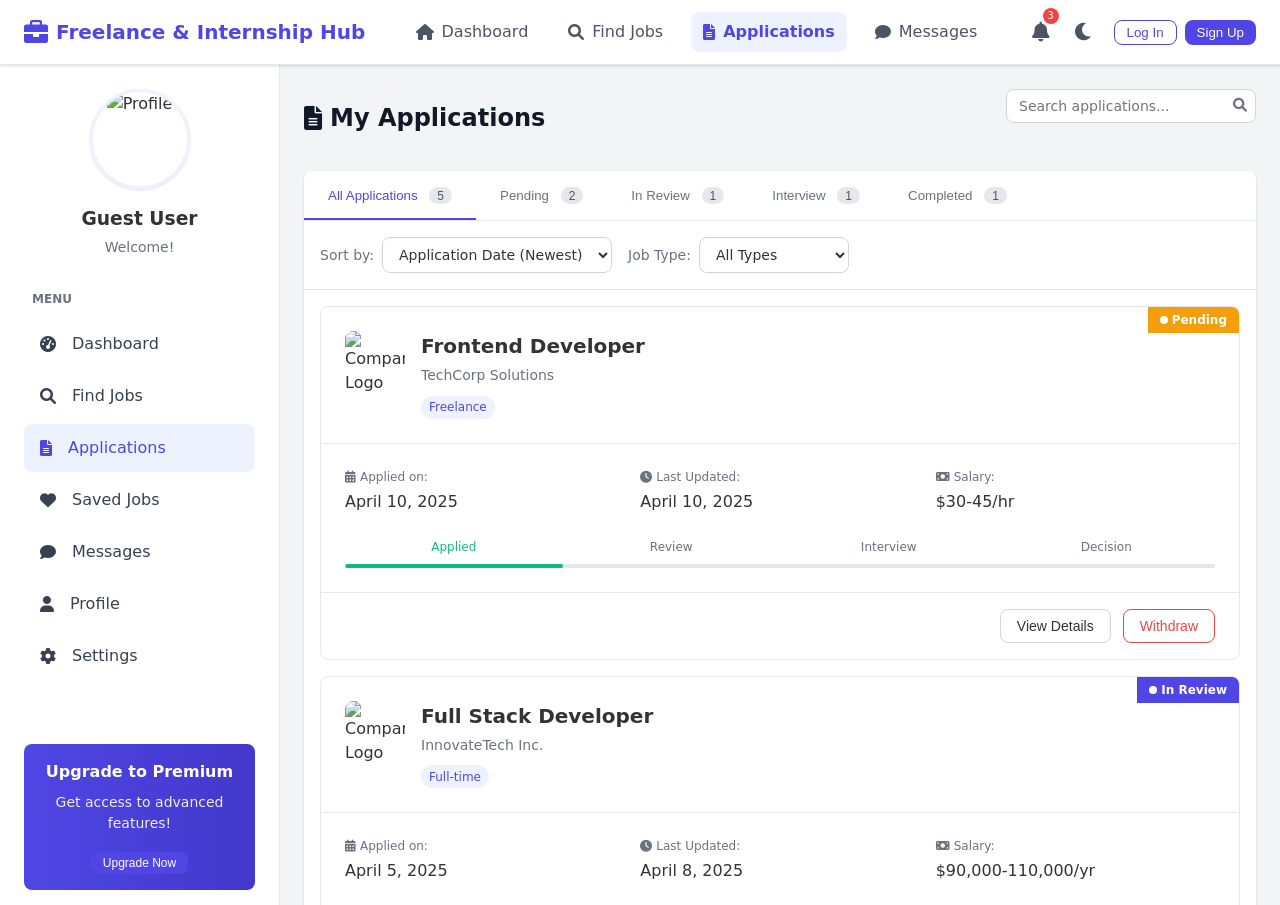
==== commit 132c82c3: "Add files via upload" ====
--- a/applications.html
+++ b/applications.html
@@ -5,7 +5,7 @@
     <meta name="viewport" content="width=device-width, initial-scale=1.0">
     <title>Applications - Freelance & Internship Hub</title>
     <link href="https://cdnjs.cloudflare.com/ajax/libs/font-awesome/6.0.0-beta3/css/all.min.css" rel="stylesheet">
-    <link rel="stylesheet" href="styles.css">
+    <link rel="stylesheet" href="styles3.css">
 </head>
 <body>
     <!-- Header & Navigation -->
@@ -431,6 +431,6 @@
     <button class="toggle-sidebar" id="toggle-sidebar">
         <i class="fas fa-bars"></i>
     </button>
-    
+    <script src="script.js"></script>
 </body>
 </html>
--- a/styles3.css
+++ b/styles3.css
@@ -0,0 +1,2394 @@
+/* 
+ * Freelance & Internship Hub - Styles
+ * A comprehensive stylesheet for the job platform
+ */
+
+/* ----- General Styling & Reset ----- */
+:root {
+  --primary: #4f46e5;
+  --primary-hover: #4338ca;
+  --primary-light: #eef2ff;
+  --secondary: #10b981;
+  --secondary-hover: #059669;
+  --danger: #ef4444;
+  --danger-hover: #dc2626;
+  --success: #10b981;
+  --warning: #f59e0b;
+  --gray-100: #f3f4f6;
+  --gray-200: #e5e7eb;
+  --gray-300: #d1d5db;
+  --gray-400: #9ca3af;
+  --gray-500: #6b7280;
+  --gray-600: #4b5563;
+  --gray-700: #374151;
+  --gray-800: #1f2937;
+  --gray-900: #111827;
+  --text: #333333;
+  --text-light: #6b7280;
+  --border-radius: 8px;
+  --shadow-sm: 0 1px 2px 0 rgba(0, 0, 0, 0.05);
+  --shadow: 0 1px 3px 0 rgba(0, 0, 0, 0.1), 0 1px 2px 0 rgba(0, 0, 0, 0.06);
+  --shadow-md: 0 4px 6px -1px rgba(0, 0, 0, 0.1), 0 2px 4px -1px rgba(0, 0, 0, 0.06);
+  --shadow-lg: 0 10px 15px -3px rgba(0, 0, 0, 0.1), 0 4px 6px -2px rgba(0, 0, 0, 0.05);
+  --font-family: 'Inter', system-ui, -apple-system, BlinkMacSystemFont, sans-serif;
+  --transition: all 0.2s ease;
+}
+
+/* Dark mode variables */
+[data-theme="dark"] {
+  --primary: #6366f1;
+  --primary-hover: #818cf8;
+  --primary-light: #1f2937;
+  --text: #f3f4f6;
+  --text-light: #d1d5db;
+  --gray-100: #1f2937;
+  --gray-200: #374151;
+  --gray-300: #4b5563;
+  --gray-400: #6b7280;
+  --gray-500: #9ca3af;
+  --gray-600: #d1d5db;
+  --gray-700: #e5e7eb;
+  --gray-800: #f3f4f6;
+  --gray-900: #f9fafb;
+  --shadow-sm: 0 1px 2px 0 rgba(0, 0, 0, 0.25);
+  --shadow: 0 1px 3px 0 rgba(0, 0, 0, 0.3), 0 1px 2px 0 rgba(0, 0, 0, 0.26);
+  --shadow-md: 0 4px 6px -1px rgba(0, 0, 0, 0.3), 0 2px 4px -1px rgba(0, 0, 0, 0.26);
+  --shadow-lg: 0 10px 15px -3px rgba(0, 0, 0, 0.3), 0 4px 6px -2px rgba(0, 0, 0, 0.25);
+}
+
+* {
+  margin: 0;
+  padding: 0;
+  box-sizing: border-box;
+}
+
+html, body {
+  height: 100%;
+  font-family: var(--font-family);
+  font-size: 16px;
+  line-height: 1.5;
+  color: var(--text);
+  background-color: var(--gray-100);
+  transition: var(--transition);
+}
+
+a {
+  color: var(--primary);
+  text-decoration: none;
+  transition: var(--transition);
+}
+
+a:hover {
+  color: var(--primary-hover);
+}
+
+ul {
+  list-style-type: none;
+}
+
+img {
+  max-width: 100%;
+}
+
+/* ----- Buttons & Form Elements ----- */
+.btn {
+  display: inline-flex;
+  align-items: center;
+  justify-content: center;
+  padding: 0.5rem 1rem;
+  border-radius: var(--border-radius);
+  font-weight: 500;
+  cursor: pointer;
+  transition: var(--transition);
+  border: none;
+  font-size: 0.875rem;
+  gap: 0.5rem;
+}
+
+.btn-sm {
+  padding: 0.25rem 0.75rem;
+  font-size: 0.75rem;
+}
+
+.btn-lg {
+  padding: 0.75rem 1.5rem;
+  font-size: 1rem;
+}
+
+.btn-primary {
+  background-color: var(--primary);
+  color: white;
+}
+
+.btn-primary:hover {
+  background-color: var(--primary-hover);
+}
+
+.btn-secondary {
+  background-color: var(--secondary);
+  color: white;
+}
+
+.btn-secondary:hover {
+  background-color: var(--secondary-hover);
+}
+
+.btn-danger {
+  background-color: var(--danger);
+  color: white;
+}
+
+.btn-danger:hover {
+  background-color: var(--danger-hover);
+}
+
+.btn-success {
+  background-color: var(--success);
+  color: white;
+}
+
+.btn-success:hover {
+  background-color: var(--secondary-hover);
+}
+
+.btn-danger-outline {
+  background-color: transparent;
+  border: 1px solid var(--danger);
+  color: var(--danger);
+}
+
+.btn-danger-outline:hover {
+  background-color: var(--danger);
+  color: white;
+}
+
+.btn-outline {
+  background-color: transparent;
+  border: 1px solid var(--gray-300);
+  color: var(--text);
+}
+
+.btn-outline:hover {
+  background-color: var(--gray-200);
+}
+
+.btn[disabled] {
+  opacity: 0.6;
+  cursor: not-allowed;
+}
+
+input, select, textarea {
+  padding: 0.5rem 0.75rem;
+  border-radius: var(--border-radius);
+  border: 1px solid var(--gray-300);
+  background-color: white;
+  color: var(--text);
+  font-family: var(--font-family);
+  transition: var(--transition);
+  font-size: 0.875rem;
+}
+
+[data-theme="dark"] input,
+[data-theme="dark"] select,
+[data-theme="dark"] textarea {
+  background-color: var(--gray-700);
+  border-color: var(--gray-600);
+  color: var(--text);
+}
+
+input:focus, select:focus, textarea:focus {
+  outline: none;
+  border-color: var(--primary);
+  box-shadow: 0 0 0 2px rgba(79, 70, 229, 0.2);
+}
+
+/* ----- Header & Navigation ----- */
+header {
+  background-color: white;
+  box-shadow: var(--shadow);
+  padding: 0.75rem 1.5rem;
+  display: flex;
+  align-items: center;
+  justify-content: space-between;
+  position: sticky;
+  top: 0;
+  z-index: 100;
+  border-bottom: 1px solid var(--gray-200);
+}
+
+[data-theme="dark"] header {
+  background-color: var(--gray-900);
+  border-color: var(--gray-700);
+}
+
+.logo {
+  display: flex;
+  align-items: center;
+  font-weight: 700;
+  font-size: 1.25rem;
+  color: var(--primary);
+  gap: 0.5rem;
+}
+
+.logo i {
+  font-size: 1.5rem;
+}
+
+.top-nav {
+  display: flex;
+  gap: 1rem;
+}
+
+.top-nav a {
+  display: flex;
+  align-items: center;
+  gap: 0.5rem;
+  color: var(--gray-600);
+  font-weight: 500;
+  padding: 0.5rem 0.75rem;
+  border-radius: var(--border-radius);
+  transition: var(--transition);
+}
+
+.top-nav a:hover {
+  color: var(--primary);
+  background-color: var(--primary-light);
+}
+
+.top-nav a.active {
+  color: var(--primary);
+  background-color: var(--primary-light);
+  font-weight: 600;
+}
+
+[data-theme="dark"] .top-nav a {
+  color: var(--gray-400);
+}
+
+[data-theme="dark"] .top-nav a:hover,
+[data-theme="dark"] .top-nav a.active {
+  color: var(--primary);
+  background-color: var(--primary-light);
+}
+
+.user-menu {
+  display: flex;
+  align-items: center;
+  gap: 1rem;
+}
+
+/* Theme toggle button */
+.theme-toggle {
+  background: none;
+  border: none;
+  cursor: pointer;
+  color: var(--gray-600);
+  font-size: 1.25rem;
+  padding: 0.25rem;
+}
+
+[data-theme="dark"] .theme-toggle {
+  color: var(--gray-400);
+}
+
+.theme-toggle:hover {
+  color: var(--primary);
+}
+
+/* Notifications */
+.notifications-dropdown {
+  position: relative;
+}
+
+.notifications-icon {
+  position: relative;
+  cursor: pointer;
+  color: var(--gray-600);
+  font-size: 1.25rem;
+  padding: 0.25rem;
+}
+
+[data-theme="dark"] .notifications-icon {
+  color: var(--gray-400);
+}
+
+.notifications-icon:hover {
+  color: var(--primary);
+}
+
+.notifications-count {
+  position: absolute;
+  top: -5px;
+  right: -5px;
+  background-color: var(--danger);
+  color: white;
+  font-size: 0.6rem;
+  width: 16px;
+  height: 16px;
+  border-radius: 50%;
+  display: flex;
+  align-items: center;
+  justify-content: center;
+}
+
+/* Authentication buttons */
+.auth-buttons {
+  display: flex;
+  gap: 0.5rem;
+}
+
+.login-btn {
+  background: none;
+  border: 1px solid var(--primary);
+  color: var(--primary);
+  padding: 0.25rem 0.75rem;
+  border-radius: var(--border-radius);
+  cursor: pointer;
+  font-weight: 500;
+  transition: var(--transition);
+}
+
+.login-btn:hover {
+  background-color: var(--primary-light);
+}
+
+.signup-btn {
+  background-color: var(--primary);
+  border: none;
+  color: white;
+  padding: 0.25rem 0.75rem;
+  border-radius: var(--border-radius);
+  cursor: pointer;
+  font-weight: 500;
+  transition: var(--transition);
+}
+
+.signup-btn:hover {
+  background-color: var(--primary-hover);
+}
+
+/* ----- Main Container Layout ----- */
+.main-container {
+  display: flex;
+  height: calc(100vh - 60px);
+  position: relative;
+}
+
+/* Sidebar */
+.sidebar {
+  width: 280px;
+  background-color: white;
+  border-right: 1px solid var(--gray-200);
+  padding: 1.5rem;
+  display: flex;
+  flex-direction: column;
+  overflow-y: auto;
+  transition: var(--transition);
+}
+
+[data-theme="dark"] .sidebar {
+  background-color: var(--gray-900);
+  border-color: var(--gray-700);
+}
+
+.content {
+  flex: 1;
+  overflow-y: auto;
+  padding: 1.5rem;
+}
+
+.page-header {
+  margin-bottom: 1.5rem;
+  display: flex;
+  justify-content: space-between;
+  align-items: center;
+}
+
+.page-header h1 {
+  font-size: 1.5rem;
+  font-weight: 700;
+  color: var(--gray-900);
+}
+
+[data-theme="dark"] .page-header h1 {
+  color: var(--gray-100);
+}
+
+.action-buttons {
+  display: flex;
+  gap: 0.75rem;
+}
+
+/* ----- Profile Summary ----- */
+.profile-summary {
+  text-align: center;
+  margin-bottom: 2rem;
+}
+
+.profile-pic {
+  width: 100px;
+  height: 100px;
+  border-radius: 50%;
+  overflow: hidden;
+  margin: 0 auto 1rem;
+  border: 3px solid var(--primary-light);
+  box-shadow: var(--shadow);
+}
+
+.profile-pic img {
+  width: 100%;
+  height: 100%;
+  object-fit: cover;
+}
+
+.profile-summary h3 {
+  font-weight: 600;
+  margin-bottom: 0.25rem;
+}
+
+.profile-summary p {
+  color: var(--text-light);
+  font-size: 0.875rem;
+}
+
+/* ----- Sidebar Menu ----- */
+.sidebar-menu {
+  margin-bottom: 2rem;
+}
+
+.sidebar-menu h4 {
+  font-size: 0.75rem;
+  text-transform: uppercase;
+  color: var(--text-light);
+  margin-bottom: 0.75rem;
+  padding-left: 0.5rem;
+}
+
+.sidebar-menu ul {
+  display: flex;
+  flex-direction: column;
+  gap: 0.25rem;
+}
+
+.sidebar-menu a {
+  display: flex;
+  align-items: center;
+  gap: 1rem;
+  padding: 0.75rem 1rem;
+  border-radius: var(--border-radius);
+  color: var(--gray-700);
+  transition: var(--transition);
+}
+
+.sidebar-menu a:hover {
+  background-color: var(--primary-light);
+  color: var(--primary);
+}
+
+.sidebar-menu a.active {
+  background-color: var(--primary-light);
+  color: var(--primary);
+  font-weight: 500;
+}
+
+[data-theme="dark"] .sidebar-menu a {
+  color: var(--gray-400);
+}
+
+[data-theme="dark"] .sidebar-menu a:hover,
+[data-theme="dark"] .sidebar-menu a.active {
+  background-color: var(--primary-light);
+  color: var(--primary);
+}
+
+.premium-banner {
+  background: linear-gradient(to right, var(--primary), var(--primary-hover));
+  color: white;
+  padding: 1rem;
+  border-radius: var(--border-radius);
+  margin-top: 2rem;
+  text-align: center;
+}
+
+.premium-banner h4 {
+  font-size: 1rem;
+  margin-bottom: 0.5rem;
+}
+
+.premium-banner p {
+  font-size: 0.875rem;
+  margin-bottom: 1rem;
+  opacity: 0.9;
+}
+
+/* Main Content */
+.content {
+  flex: 1;
+  padding: 1.5rem;
+  overflow-y: auto;
+  background-color: var(--gray-100);
+}
+
+[data-theme="dark"] .content {
+  background-color: var(--gray-800);
+}
+
+.page-header {
+  display: flex;
+  justify-content: space-between;
+  align-items: center;
+  margin-bottom: 1.5rem;
+}
+
+.page-header h1 {
+  font-size: 1.5rem;
+  display: flex;
+  align-items: center;
+  gap: 0.5rem;
+}
+
+.actions {
+  display: flex;
+  gap: 1rem;
+  align-items: center;
+}
+
+.search-container {
+  position: relative;
+}
+
+.search-container input {
+  padding-right: 2.5rem;
+  width: 250px;
+}
+
+.search-btn {
+  position: absolute;
+  right: 0;
+  top: 0;
+  height: 100%;
+  background: none;
+  border: none;
+  padding: 0 0.75rem;
+  color: var(--gray-400);
+  cursor: pointer;
+}
+
+/* Applications Container */
+.applications-container {
+  background-color: white;
+  border-radius: var(--border-radius);
+  box-shadow: var(--shadow);
+  overflow: hidden;
+}
+
+[data-theme="dark"] .applications-container {
+  background-color: var(--gray-900);
+}
+
+/* Tabs */
+.tabs {
+  display: flex;
+  border-bottom: 1px solid var(--gray-200);
+  background-color: var(--gray-50);
+}
+
+[data-theme="dark"] .tabs {
+  background-color: var(--gray-800);
+  border-color: var(--gray-700);
+}
+
+.tab-btn {
+  padding: 1rem 1.5rem;
+  border: none;
+  background: none;
+  cursor: pointer;
+  font-weight: 500;
+  color: var(--text-light);
+  position: relative;
+  transition: var(--transition);
+}
+
+.tab-btn:hover {
+  color: var(--primary);
+}
+
+.tab-btn.active {
+  color: var(--primary);
+}
+
+.tab-btn.active::after {
+  content: '';
+  position: absolute;
+  bottom: 0;
+  left: 0;
+  right: 0;
+  height: 2px;
+  background-color: var(--primary);
+}
+
+.count {
+  display: inline-block;
+  background-color: var(--gray-200);
+  color: var(--gray-600);
+  border-radius: 999px;
+  padding: 0.1rem 0.5rem;
+  font-size: 0.75rem;
+  margin-left: 0.5rem;
+}
+
+[data-theme="dark"] .count {
+  background-color: var(--gray-700);
+  color: var(--gray-400);
+}
+
+/* Filter options */
+.filter-options {
+  display: flex;
+  padding: 1rem;
+  gap: 1rem;
+  border-bottom: 1px solid var(--gray-200);
+}
+
+[data-theme="dark"] .filter-options {
+  border-color: var(--gray-700);
+}
+
+.filter-group {
+  display: flex;
+  align-items: center;
+  gap: 0.5rem;
+}
+
+.filter-group label {
+  font-size: 0.875rem;
+  color: var(--text-light);
+}
+
+.filter-select {
+  min-width: 150px;
+}
+
+/* Applications List */
+.applications-list {
+  padding: 1rem;
+}
+
+.application-card {
+  background-color: white;
+  border-radius: var(--border-radius);
+  border: 1px solid var(--gray-200);
+  margin-bottom: 1rem;
+  transition: var(--transition);
+  position: relative;
+  overflow: hidden;
+}
+
+[data-theme="dark"] .application-card {
+  background-color: var(--gray-900);
+  border-color: var(--gray-700);
+}
+
+.application-card:hover {
+  box-shadow: var(--shadow-md);
+  transform: translateY(-2px);
+}
+
+.application-status {
+  position: absolute;
+  top: 0;
+  right: 0;
+  padding: 0.25rem 0.75rem;
+  font-size: 0.75rem;
+  font-weight: 600;
+  display: flex;
+  align-items: center;
+  gap: 0.25rem;
+  color: white;
+}
+
+.application-status.pending {
+  background-color: var(--warning);
+}
+
+.application-status.in-review {
+  background-color: var(--primary);
+}
+
+.application-status.interview {
+  background-color: var(--secondary);
+}
+
+.application-status.completed {
+  background-color: var(--success);
+}
+
+.application-status.completed.accepted {
+  background-color: var(--success);
+}
+
+.application-status.completed.rejected {
+  background-color: var(--danger);
+}
+
+.status-dot {
+  width: 8px;
+  height: 8px;
+  border-radius: 50%;
+  display: inline-block;
+  background-color: white;
+}
+
+.application-header {
+  display: flex;
+  padding: 1.5rem;
+  gap: 1rem;
+  border-bottom: 1px solid var(--gray-200);
+}
+
+[data-theme="dark"] .application-header {
+  border-color: var(--gray-700);
+}
+
+.company-logo {
+  width: 60px;
+  height: 60px;
+  border-radius: var(--border-radius);
+  overflow: hidden;
+}
+
+.company-logo img {
+  width: 100%;
+  height: 100%;
+  object-fit: cover;
+}
+
+.application-title h3 {
+  font-size: 1.25rem;
+  margin-bottom: 0.25rem;
+}
+
+.company-name {
+  color: var(--text-light);
+  font-size: 0.875rem;
+  margin-bottom: 0.5rem;
+}
+
+.job-type {
+  display: inline-block;
+  padding: 0.15rem 0.5rem;
+  background-color: var(--primary-light);
+  color: var(--primary);
+  border-radius: 999px;
+  font-size: 0.75rem;
+  font-weight: 500;
+}
+
+[data-theme="dark"] .job-type {
+  background-color: var(--gray-700);
+}
+
+.application-body {
+  padding: 1.5rem;
+}
+
+.application-info {
+  display: grid;
+  grid-template-columns: repeat(3, 1fr);
+  gap: 1rem;
+  margin-bottom: 1.5rem;
+}
+
+.info-item {
+  display: flex;
+  flex-direction: column;
+  gap: 0.25rem;
+}
+
+.info-item .label {
+  font-size: 0.75rem;
+  color: var(--text-light);
+  display: flex;
+  align-items: center;
+  gap: 0.25rem;
+}
+
+.info-item .value {
+  font-weight: 500;
+}
+
+.application-progress {
+  margin-top: 1rem;
+}
+
+.progress-steps {
+  display: flex;
+  justify-content: space-between;
+  margin-bottom: 0.5rem;
+}
+
+.step {
+  font-size: 0.75rem;
+  color: var(--text-light);
+  font-weight: 500;
+  flex: 1;
+  text-align: center;
+  position: relative;
+}
+
+.step.completed {
+  color: var(--success);
+}
+
+.step.active {
+  color: var(--primary);
+  font-weight: 600;
+}
+
+.progress-bar {
+  height: 4px;
+  background-color: var(--gray-200);
+  border-radius: 999px;
+  overflow: hidden;
+}
+
+[data-theme="dark"] .progress-bar {
+  background-color: var(--gray-700);
+}
+
+.progress {
+  height: 100%;
+  background-color: var(--success);
+  border-radius: 999px;
+}
+
+.next-step-info {
+  display: flex;
+  background-color: var(--primary-light);
+  padding: 1rem;
+  border-radius: var(--border-radius);
+  gap: 1rem;
+  margin: 1rem 0;
+}
+
+[data-theme="dark"] .next-step-info {
+  background-color: var(--gray-700);
+}
+
+.next-step-info.success {
+  background-color: rgba(16, 185, 129, 0.1);
+}
+
+.next-step-icon {
+  font-size: 1.5rem;
+  color: var(--primary);
+  display: flex;
+  align-items: center;
+  justify-content: center;
+}
+
+.next-step-info.success .next-step-icon {
+  color: var(--success);
+}
+
+.next-step-details h4 {
+  margin-bottom: 0.25rem;
+  font-size: 1rem;
+}
+
+.next-step-details p {
+  font-size: 0.875rem;
+  margin-bottom: 0.75rem;
+}
+
+.application-footer {
+  display: flex;
+  justify-content: flex-end;
+  gap: 0.75rem;
+  padding: 1rem 1.5rem;
+  border-top: 1px solid var(--gray-200);
+  background-color: var(--gray-50);
+}
+
+[data-theme="dark"] .application-footer {
+  background-color: var(--gray-800);
+  border-color: var(--gray-700);
+}
+
+/* Empty state */
+.empty-state {
+  padding: 3rem 1rem;
+  text-align: center;
+}
+
+.empty-state-icon {
+  font-size: 3rem;
+  color: var(--gray-300);
+  margin-bottom: 1rem;
+}
+
+.empty-state h3 {
+  font-size: 1.25rem;
+  margin-bottom: 0.5rem;
+}
+
+.empty-state p {
+  color: var(--text-light);
+  margin-bottom: 1.5rem;
+  max-width: 400px;
+  margin-left: auto;
+  margin-right: auto;
+}
+
+/* Pagination */
+.pagination {
+  display: flex;
+  justify-content: center;
+  gap: 0.25rem;
+  padding: 1rem;
+}
+
+.page-btn {
+  width: 36px;
+  height: 36px;
+  display: flex;
+  align-items: center;
+  justify-content: center;
+  border-radius: var(--border-radius);
+  border: 1px solid var(--gray-200);
+  background-color: white;
+  cursor: pointer;
+  transition: var(--transition);
+}
+
+[data-theme="dark"] .page-btn {
+  background-color: var(--gray-900);
+  border-color: var(--gray-700);
+}
+
+.page-btn:hover {
+  border-color: var(--primary);
+  color: var(--primary);
+}
+
+.page-btn.active {
+  background-color: var(--primary);
+  color: white;
+  border-color: var(--primary);
+}
+
+.page-btn[disabled] {
+  opacity: 0.5;
+  cursor: not-allowed;
+}
+
+.page-btn[disabled]:hover {
+  border-color: var(--gray-200);
+  color: inherit;
+}
+
+[data-theme="dark"] .page-btn[disabled]:hover {
+  border-color: var(--gray-700);
+}
+
+/* Modal */
+.modal-overlay {
+  position: fixed;
+  top: 0;
+  left: 0;
+  right: 0;
+  bottom: 0;
+  background-color: rgba(0, 0, 0, 0.5);
+  display: flex;
+  align-items: center;
+  justify-content: center;
+  z-index: 1000;
+  opacity: 0;
+  visibility: hidden;
+  transition: var(--transition);
+}
+
+.modal-overlay.active {
+  opacity: 1;
+  visibility: visible;
+}
+
+.modal {
+  background-color: white;
+  border-radius: var(--border-radius);
+  box-shadow: var(--shadow-lg);
+  width: 90%;
+  max-width: 500px;
+  max-height: 90vh;
+  overflow-y: auto;
+}
+
+[data-theme="dark"] .modal {
+  background-color: var(--gray-900);
+}
+
+/* Toast notifications */
+.toast-container {
+  position: fixed;
+  bottom: 1.5rem;
+  right: 1.5rem;
+  z-index: 999;
+  display: flex;
+  flex-direction: column;
+  gap: 0.5rem;
+}
+
+.toast {
+  background-color: white;
+  border-radius: var(--border-radius);
+  box-shadow: var(--shadow-lg);
+  padding: 1rem;
+  display: flex;
+  align-items: center;
+  gap: 0.75rem;
+  min-width: 300px;
+  max-width: 400px;
+  transform: translateX(100%);
+  opacity: 0;
+  transition: all 0.3s ease;
+}
+
+.toast.show {
+  transform: translateX(0);
+  opacity: 1;
+}
+
+[data-theme="dark"] .toast {
+  background-color: var(--gray-900);
+}
+
+.toast-icon {
+  font-size: 1.25rem;
+}
+
+.toast-success .toast-icon {
+  color: var(--success);
+}
+
+.toast-error .toast-icon {
+  color: var(--danger);
+}
+
+.toast-warning .toast-icon {
+  color: var(--warning);
+}
+
+.toast-info .toast-icon {
+  color: var(--primary);
+}
+
+.toast-content {
+  flex: 1;
+}
+
+.toast-title {
+  font-weight: 600;
+  margin-bottom: 0.25rem;
+}
+
+.toast-message {
+  font-size: 0.875rem;
+  color: var(--text-light);
+}
+
+.toast-close {
+  background: none;
+  border: none;
+  color: var(--gray-400);
+  cursor: pointer;
+}
+
+.toast-close:hover {
+  color: var(--gray-600);
+}
+
+/* Mobile navigation toggle */
+.toggle-sidebar {
+  position: fixed;
+  bottom: 1.5rem;
+  left: 1.5rem;
+  width: 48px;
+  height: 48px;
+  border-radius: 50%;
+  background-color: var(--primary);
+  color: white;
+  display: flex;
+  align-items: center;
+  justify-content: center;
+  border: none;
+  box-shadow: var(--shadow-lg);
+  cursor: pointer;
+  z-index: 99;
+  display: none;
+}
+
+/* Responsive styles */
+@media (max-width: 992px) {
+  .sidebar {
+    position: fixed;
+    left: -260px;
+    z-index: 99;
+  }
+
+  .sidebar.active {
+    left: 0;
+  }
+
+  .toggle-sidebar {
+    display: flex;
+  }
+
+  .top-nav {
+    display: none;
+  }
+  
+  .application-info {
+    grid-template-columns: repeat(2, 1fr);
+  }
+}
+
+@media (max-width: 768px) {
+  .page-header {
+    flex-direction: column;
+    align-items: flex-start;
+    gap: 1rem;
+  }
+
+  .actions {
+    width: 100%;
+  }
+
+  .search-container {
+    width: 100%;
+  }
+
+  .search-container input {
+    width: 100%;
+  }
+
+  .tabs {
+    overflow-x: auto;
+    white-space: nowrap;
+    padding-bottom: 0.5rem;
+  }
+}
+/* ----- Dashboard Styles ----- */
+
+/* Stats Overview */
+.stats-overview {
+  display: grid;
+  grid-template-columns: repeat(4, 1fr);
+  gap: 1rem;
+  margin-bottom: 2rem;
+}
+
+.stat-card {
+  background-color: white;
+  border-radius: var(--border-radius);
+  padding: 1.25rem;
+  display: flex;
+  align-items: center;
+  gap: 1rem;
+  box-shadow: var(--shadow);
+  transition: var(--transition);
+  border: 1px solid var(--gray-200);
+}
+
+[data-theme="dark"] .stat-card {
+  background-color: var(--gray-900);
+  border-color: var(--gray-700);
+}
+
+.stat-card:hover {
+  transform: translateY(-3px);
+  box-shadow: var(--shadow-md);
+}
+
+.stat-icon {
+  width: 48px;
+  height: 48px;
+  border-radius: 12px;
+  background-color: var(--primary-light);
+  color: var(--primary);
+  display: flex;
+  align-items: center;
+  justify-content: center;
+  font-size: 1.25rem;
+}
+
+[data-theme="dark"] .stat-icon {
+  background-color: var(--gray-700);
+}
+
+.stat-content h3 {
+  font-size: 1.75rem;
+  margin-bottom: 0.25rem;
+  font-weight: 600;
+}
+
+.stat-content p {
+  color: var(--text-light);
+  font-size: 0.875rem;
+}
+
+/* Dashboard Sections */
+.dashboard-section {
+  background-color: white;
+  border-radius: var(--border-radius);
+  box-shadow: var(--shadow);
+  margin-bottom: 2rem;
+  border: 1px solid var(--gray-200);
+  overflow: hidden;
+}
+
+[data-theme="dark"] .dashboard-section {
+  background-color: var(--gray-900);
+  border-color: var(--gray-700);
+}
+
+.section-header {
+  display: flex;
+  justify-content: space-between;
+  align-items: center;
+  padding: 1.25rem 1.5rem;
+  border-bottom: 1px solid var(--gray-200);
+}
+
+[data-theme="dark"] .section-header {
+  border-color: var(--gray-700);
+}
+
+.section-header h2 {
+  font-size: 1.125rem;
+  font-weight: 600;
+}
+
+.view-all {
+  display: flex;
+  align-items: center;
+  gap: 0.25rem;
+  font-size: 0.875rem;
+  color: var(--primary);
+  font-weight: 500;
+}
+
+.view-all i {
+  font-size: 0.75rem;
+}
+
+/* Activities List */
+.activities-list {
+  padding: 1rem 1.5rem;
+}
+
+.activity-item {
+  display: flex;
+  padding: 1rem 0;
+  border-bottom: 1px solid var(--gray-200);
+  gap: 1rem;
+}
+
+[data-theme="dark"] .activity-item {
+  border-color: var(--gray-700);
+}
+
+.activity-item:last-child {
+  border-bottom: none;
+}
+
+.activity-icon {
+  width: 40px;
+  height: 40px;
+  border-radius: 50%;
+  background-color: var(--primary-light);
+  color: var(--primary);
+  display: flex;
+  align-items: center;
+  justify-content: center;
+  font-size: 1rem;
+  flex-shrink: 0;
+}
+
+[data-theme="dark"] .activity-icon {
+  background-color: var(--gray-700);
+}
+
+.activity-content {
+  flex: 1;
+}
+
+.activity-content h4 {
+  font-size: 1rem;
+  margin-bottom: 0.25rem;
+  font-weight: 500;
+}
+
+.activity-content p {
+  color: var(--text-light);
+  font-size: 0.875rem;
+  margin-bottom: 0.5rem;
+}
+
+.activity-time {
+  font-size: 0.75rem;
+  color: var(--gray-500);
+}
+
+/* Job Cards Grid */
+.job-cards-grid {
+  display: grid;
+  grid-template-columns: repeat(3, 1fr);
+  gap: 1.25rem;
+  padding: 1.5rem;
+}
+
+.job-card {
+  background-color: white;
+  border-radius: var(--border-radius);
+  border: 1px solid var(--gray-200);
+  overflow: hidden;
+  transition: var(--transition);
+}
+
+.job-card:hover {
+  box-shadow: var(--shadow-md);
+  transform: translateY(-3px);
+}
+
+[data-theme="dark"] .job-card {
+  background-color: var(--gray-800);
+  border-color: var(--gray-700);
+}
+
+.job-card-header {
+  display: flex;
+  justify-content: space-between;
+  align-items: flex-start;
+  padding: 1rem;
+}
+
+.company-logo.small {
+  width: 48px;
+  height: 48px;
+  border-radius: 8px;
+  overflow: hidden;
+}
+
+.btn-icon {
+  background: none;
+  border: none;
+  color: var(--gray-400);
+  cursor: pointer;
+  font-size: 1.25rem;
+  transition: var(--transition);
+}
+
+.btn-icon:hover {
+  color: var(--danger);
+}
+
+.job-card-body {
+  padding: 0 1rem 1rem;
+}
+
+.job-title {
+  font-size: 1.125rem;
+  margin-bottom: 0.25rem;
+  font-weight: 600;
+}
+
+.job-tags {
+  display: flex;
+  gap: 0.75rem;
+  margin: 0.75rem 0;
+  flex-wrap: wrap;
+}
+
+.job-location {
+  display: flex;
+  align-items: center;
+  gap: 0.25rem;
+  color: var(--text-light);
+  font-size: 0.75rem;
+}
+
+.job-salary {
+  color: var(--success);
+  font-weight: 500;
+  font-size: 0.875rem;
+  margin-bottom: 0.75rem;
+  display: flex;
+  align-items: center;
+  gap: 0.25rem;
+}
+
+.job-description {
+  color: var(--text-light);
+  font-size: 0.875rem;
+  display: -webkit-box;
+  -webkit-box-orient: vertical;
+  overflow: hidden;
+  margin-bottom: 0.75rem;
+}
+
+.job-card-footer {
+  padding: 1rem;
+  border-top: 1px solid var(--gray-200);
+  display: flex;
+  justify-content: space-between;
+  align-items: center;
+}
+
+[data-theme="dark"] .job-card-footer {
+  border-color: var(--gray-700);
+}
+
+.post-time {
+  font-size: 0.75rem;
+  color: var(--text-light);
+}
+
+/* Progress Summary */
+.progress-summary-grid {
+  display: grid;
+  grid-template-columns: repeat(3, 1fr);
+  gap: 1.25rem;
+  padding: 1.5rem;
+}
+
+.progress-card {
+  background-color: white;
+  border-radius: var(--border-radius);
+  border: 1px solid var(--gray-200);
+  overflow: hidden;
+  transition: var(--transition);
+}
+
+[data-theme="dark"] .progress-card {
+  background-color: var(--gray-800);
+  border-color: var(--gray-700);
+}
+
+.progress-card:hover {
+  transform: translateY(-3px);
+  box-shadow: var(--shadow-md);
+}
+
+.progress-card-header {
+  padding: 1rem;
+  display: flex;
+  justify-content: space-between;
+  align-items: center;
+  position: relative;
+}
+
+.progress-status {
+  display: flex;
+  align-items: center;
+  gap: 0.25rem;
+  font-size: 0.75rem;
+  font-weight: 600;
+  padding: 0.25rem 0.5rem;
+  border-radius: 999px;
+  color: white;
+}
+
+.progress-status.pending {
+  background-color: var(--warning);
+}
+
+.progress-status.in-review {
+  background-color: var(--primary);
+}
+
+.progress-status.interview {
+  background-color: var(--secondary);
+}
+
+.progress-status.completed {
+  background-color: var(--success);
+}
+
+.progress-card-body {
+  padding: 0 1rem 1rem;
+}
+
+.progress-card-body h3 {
+  font-size: 1.125rem;
+  margin-bottom: 0.25rem;
+  font-weight: 600;
+}
+
+.progress-stages {
+  display: flex;
+  justify-content: space-between;
+  margin-top: 1.5rem;
+  position: relative;
+}
+
+.progress-stages:before {
+  content: '';
+  position: absolute;
+  height: 2px;
+  background-color: var(--gray-300);
+  top: 12px;
+  left: 15px;
+  right: 15px;
+  z-index: 1;
+}
+
+.stage {
+  display: flex;
+  flex-direction: column;
+  align-items: center;
+  position: relative;
+  z-index: 2;
+  flex: 1;
+}
+
+.stage-dot {
+  width: 24px;
+  height: 24px;
+  border-radius: 50%;
+  background-color: white;
+  border: 2px solid var(--gray-300);
+  margin-bottom: 0.5rem;
+}
+
+.stage.completed .stage-dot {
+  background-color: var(--success);
+  border-color: var(--success);
+}
+
+.stage.active .stage-dot {
+  border-color: var(--primary);
+  border-width: 3px;
+}
+
+.stage-name {
+  font-size: 0.75rem;
+  color: var(--text-light);
+  text-align: center;
+}
+
+.stage.completed .stage-name {
+  color: var(--success);
+  font-weight: 500;
+}
+
+.stage.active .stage-name {
+  color: var(--primary);
+  font-weight: 500;
+}
+
+.progress-card-footer {
+  padding: 1rem;
+  border-top: 1px solid var(--gray-200);
+  display: flex;
+  justify-content: space-between;
+  align-items: center;
+}
+
+[data-theme="dark"] .progress-card-footer {
+  border-color: var(--gray-700);
+}
+
+.application-date {
+  font-size: 0.75rem;
+  color: var(--text-light);
+}
+
+/* Learning Resources */
+.resources-list {
+  padding: 1.5rem;
+  display: grid;
+  grid-gap: 1rem;
+}
+
+.resource-card {
+  display: flex;
+  gap: 1rem;
+  padding: 1rem;
+  border-radius: var(--border-radius);
+  border: 1px solid var(--gray-200);
+  transition: var(--transition);
+}
+
+[data-theme="dark"] .resource-card {
+  border-color: var(--gray-700);
+}
+
+.resource-card:hover {
+  background-color: var(--gray-50);
+}
+
+[data-theme="dark"] .resource-card:hover {
+  background-color: var(--gray-800);
+}
+
+.resource-icon {
+  width: 48px;
+  height: 48px;
+  border-radius: 8px;
+  background-color: var(--primary-light);
+  color: var(--primary);
+  display: flex;
+  align-items: center;
+  justify-content: center;
+  font-size: 1.25rem;
+  flex-shrink: 0;
+}
+
+[data-theme="dark"] .resource-icon {
+  background-color: var(--gray-700);
+}
+
+.resource-content {
+  flex: 1;
+}
+
+.resource-content h3 {
+  font-size: 1rem;
+  margin-bottom: 0.25rem;
+  font-weight: 500;
+}
+
+.resource-content p {
+  color: var(--text-light);
+  font-size: 0.875rem;
+  margin-bottom: 0.5rem;
+}
+
+.resource-meta {
+  display: flex;
+  gap: 1rem;
+  font-size: 0.75rem;
+  color: var(--text-light);
+}
+
+.resource-action {
+  align-self: center;
+  flex-shrink: 0;
+}
+
+/* Responsive Styles for Dashboard */
+@media (max-width: 1200px) {
+  .stats-overview {
+    grid-template-columns: repeat(2, 1fr);
+  }
+  
+  .job-cards-grid,
+  .progress-summary-grid {
+    grid-template-columns: repeat(2, 1fr);
+  }
+}
+
+@media (max-width: 768px) {
+  .stats-overview {
+    grid-template-columns: 1fr;
+  }
+  
+  .job-cards-grid,
+  .progress-summary-grid {
+    grid-template-columns: 1fr;
+  }
+  
+  .resource-card {
+    flex-direction: column;
+  }
+  
+  .resource-icon {
+    margin-bottom: 0.5rem;
+  }
+  
+  .resource-action {
+    margin-top: 1rem;
+    align-self: flex-start;
+  }
+}
+/* ----- Search Container ----- */
+.search-container {
+  display: flex;
+  margin-bottom: 1.5rem;
+  gap: 0.75rem;
+}
+
+.search-bar {
+  flex: 1;
+  display: flex;
+  align-items: center;
+  background-color: white;
+  border: 1px solid var(--gray-300);
+  border-radius: var(--border-radius);
+  padding: 0 0.75rem;
+  height: 44px;
+  transition: var(--transition);
+}
+
+[data-theme="dark"] .search-bar {
+  background-color: var(--gray-800);
+  border-color: var(--gray-700);
+}
+
+.search-bar:focus-within {
+  border-color: var(--primary);
+  box-shadow: 0 0 0 2px rgba(79, 70, 229, 0.2);
+}
+
+.search-icon {
+  color: var(--gray-500);
+  margin-right: 0.75rem;
+}
+
+#job-search {
+  flex: 1;
+  border: none;
+  padding: 0;
+  height: 100%;
+  background: transparent;
+  color: var(--text);
+}
+
+#job-search:focus {
+  outline: none;
+  box-shadow: none;
+}
+
+.search-btn {
+  background: none;
+  border: none;
+  cursor: pointer;
+  font-size: 0.875rem;
+  color: var(--gray-500);
+  transition: var(--transition);
+  display: flex;
+  align-items: center;
+  justify-content: center;
+  width: 2rem;
+  height: 2rem;
+  border-radius: 50%;
+}
+
+.search-btn:hover {
+  color: var(--primary);
+  background-color: var(--gray-100);
+}
+
+[data-theme="dark"] .search-btn:hover {
+  background-color: var(--gray-700);
+}
+
+/* ----- Filter Tags ----- */
+.filter-tags {
+  display: flex;
+  flex-wrap: wrap;
+  gap: 0.5rem;
+  margin-bottom: 1.5rem;
+  align-items: center;
+}
+
+.filter-tag {
+  display: flex;
+  align-items: center;
+  gap: 0.5rem;
+  padding: 0.375rem 0.75rem;
+  background-color: var(--primary-light);
+  color: var(--primary);
+  border-radius: 100px;
+  font-size: 0.875rem;
+}
+
+.filter-tag i {
+  cursor: pointer;
+  transition: var(--transition);
+}
+
+.filter-tag i:hover {
+  opacity: 0.8;
+}
+
+.clear-filters {
+  background: none;
+  border: none;
+  color: var(--gray-500);
+  font-size: 0.875rem;
+  cursor: pointer;
+  transition: var(--transition);
+  margin-left: 0.5rem;
+}
+
+.clear-filters:hover {
+  color: var(--primary);
+}
+
+/* ----- Jobs Container ----- */
+.jobs-container {
+  display: flex;
+  flex-direction: column;
+  gap: 1rem;
+  margin-bottom: 2rem;
+}
+
+/* ----- Pagination ----- */
+.pagination {
+  display: flex;
+  justify-content: center;
+  gap: 0.5rem;
+  margin-top: 2rem;
+}
+
+.pagination-btn {
+  width: 36px;
+  height: 36px;
+  display: flex;
+  align-items: center;
+  justify-content: center;
+  border-radius: var(--border-radius);
+  border: 1px solid var(--gray-300);
+  background-color: white;
+  color: var(--text);
+  font-weight: 500;
+  cursor: pointer;
+  transition: var(--transition);
+}
+
+[data-theme="dark"] .pagination-btn {
+  background-color: var(--gray-800);
+  border-color: var(--gray-700);
+  color: var(--text);
+}
+
+.pagination-btn:hover {
+  border-color: var(--primary);
+  color: var(--primary);
+}
+
+.pagination-btn.active {
+  background-color: var(--primary);
+  border-color: var(--primary);
+  color: white;
+}
+
+.pagination-btn[disabled] {
+  opacity: 0.5;
+  cursor: not-allowed;
+}
+
+.pagination-btn[disabled]:hover {
+  border-color: var(--gray-300);
+  color: var(--text);
+}
+
+[data-theme="dark"] .pagination-btn[disabled]:hover {
+  border-color: var(--gray-700);
+  color: var(--text);
+}
+
+/* ----- Modal Styles ----- */
+.modal-overlay {
+  position: fixed;
+  top: 0;
+  left: 0;
+  right: 0;
+  bottom: 0;
+  background-color: rgba(0, 0, 0, 0.5);
+  display: flex;
+  align-items: center;
+  justify-content: center;
+  z-index: 1000;
+  opacity: 0;
+  visibility: hidden;
+  transition: all 0.3s ease;
+}
+
+.modal-overlay.active {
+  opacity: 1;
+  visibility: visible;
+}
+
+.modal {
+  background-color: white;
+  border-radius: var(--border-radius);
+  width: 90%;
+  max-width: 600px;
+  max-height: 90vh;
+  overflow-y: auto;
+  box-shadow: var(--shadow-lg);
+  transform: translateY(20px);
+  transition: transform 0.3s ease;
+}
+
+[data-theme="dark"] .modal {
+  background-color: var(--gray-800);
+  border: 1px solid var(--gray-700);
+}
+
+.modal-overlay.active .modal {
+  transform: translateY(0);
+}
+
+.modal-header {
+  display: flex;
+  justify-content: space-between;
+  align-items: center;
+  padding: 1.25rem 1.5rem;
+  border-bottom: 1px solid var(--gray-200);
+}
+
+[data-theme="dark"] .modal-header {
+  border-color: var(--gray-700);
+}
+
+.modal-header h2 {
+  font-size: 1.25rem;
+  font-weight: 600;
+}
+
+.close-modal {
+  background: none;
+  border: none;
+  color: var(--gray-500);
+  font-size: 1.25rem;
+  cursor: pointer;
+  transition: var(--transition);
+}
+
+.close-modal:hover {
+  color: var(--danger);
+}
+
+.modal-content {
+  padding: 1.5rem;
+}
+
+.filter-section {
+  margin-bottom: 1.5rem;
+}
+
+.filter-section h3 {
+  font-size: 1rem;
+  font-weight: 600;
+  margin-bottom: 0.75rem;
+}
+
+.checkbox-group {
+  display: grid;
+  grid-template-columns: repeat(2, 1fr);
+  gap: 0.75rem;
+}
+
+.checkbox-label {
+  display: flex;
+  align-items: center;
+  gap: 0.5rem;
+  cursor: pointer;
+  font-size: 0.875rem;
+}
+
+.range-slider {
+  margin-top: 1rem;
+}
+
+.slider-values {
+  display: flex;
+  justify-content: space-between;
+  margin-top: 0.5rem;
+  font-size: 0.875rem;
+  color: var(--text-light);
+}
+
+.modal-actions {
+  display: flex;
+  justify-content: flex-end;
+  gap: 0.75rem;
+  margin-top: 1.5rem;
+  padding-top: 1.5rem;
+  border-top: 1px solid var(--gray-200);
+}
+
+[data-theme="dark"] .modal-actions {
+  border-color: var(--gray-700);
+}
+
+/* ----- Toast Styling ----- */
+.toast-container {
+  position: fixed;
+  bottom: 2rem;
+  right: 2rem;
+  z-index: 1000;
+  display: flex;
+  flex-direction: column;
+  gap: 0.75rem;
+}
+
+.toast {
+  display: flex;
+  align-items: center;
+  gap: 0.75rem;
+  padding: 1rem;
+  background-color: white;
+  border-radius: var(--border-radius);
+  box-shadow: var(--shadow-lg);
+  min-width: 300px;
+  max-width: 400px;
+  animation: slideIn 0.3s ease, fadeOut 0.5s ease 4.5s forwards;
+}
+
+[data-theme="dark"] .toast {
+  background-color: var(--gray-800);
+}
+
+.toast-icon {
+  font-size: 1.25rem;
+}
+
+.toast-success .toast-icon {
+  color: var(--success);
+}
+
+.toast-error .toast-icon {
+  color: var(--danger);
+}
+
+.toast-warning .toast-icon {
+  color: var(--warning);
+}
+
+.toast-content {
+  flex: 1;
+}
+
+.toast-title {
+  font-weight: 600;
+  margin-bottom: 0.25rem;
+}
+
+.toast-message {
+  font-size: 0.875rem;
+  color: var(--text-light);
+}
+
+.toast-close {
+  background: none;
+  border: none;
+  color: var(--gray-500);
+  cursor: pointer;
+  transition: var(--transition);
+}
+
+.toast-close:hover {
+  color: var(--text);
+}
+
+@keyframes slideIn {
+  from {
+    transform: translateX(100%);
+  }
+  to {
+    transform: translateX(0);
+  }
+}
+
+@keyframes fadeOut {
+  from {
+    opacity: 1;
+  }
+  to {
+    opacity: 0;
+  }
+}
+
+/* ----- Mobile Sidebar Toggle ----- */
+.toggle-sidebar {
+  position: fixed;
+  bottom: 2rem;
+  left: 2rem;
+  z-index: 90;
+  width: 48px;
+  height: 48px;
+  border-radius: 50%;
+  background-color: var(--primary);
+  color: white;
+  display: none;
+  align-items: center;
+  justify-content: center;
+  box-shadow: var(--shadow-md);
+  cursor: pointer;
+  transition: var(--transition);
+}
+
+.toggle-sidebar:hover {
+  transform: scale(1.05);
+}
+
+.toggle-sidebar i {
+  font-size: 1.25rem;
+}
+
+/* ----- Responsive Styles ----- */
+@media (max-width: 992px) {
+  .main-grid {
+    grid-template-columns: 1fr;
+  }
+  
+  .sidebar {
+    position: fixed;
+    left: -100%;
+    top: 0;
+    bottom: 0;
+    width: 280px;
+    z-index: 100;
+    transition: var(--transition);
+    box-shadow: var(--shadow-lg);
+  }
+  
+  .sidebar.active {
+    left: 0;
+  }
+  
+  .sidebar-overlay {
+    position: fixed;
+    top: 0;
+    left: 0;
+    right: 0;
+    bottom: 0;
+    background-color: rgba(0, 0, 0, 0.5);
+    z-index: 95;
+    opacity: 0;
+    visibility: hidden;
+    transition: var(--transition);
+  }
+  
+  .sidebar-overlay.active {
+    opacity: 1;
+    visibility: visible;
+  }
+  
+  .toggle-sidebar {
+    display: flex;
+  }
+  
+  .job-card-company-info {
+    flex-direction: column;
+    align-items: flex-start;
+  }
+  
+  .company-meta {
+    margin-top: 0.5rem;
+  }
+}
+
+@media (max-width: 768px) {
+  .checkbox-group {
+    grid-template-columns: 1fr;
+  }
+  
+  .filter-tags {
+    margin-bottom: 1rem;
+  }
+  
+  .search-container {
+    flex-direction: column;
+  }
+  
+  .filter-btn {
+    width: 100%;
+  }
+  
+  .job-card-top {
+    flex-direction: column;
+    align-items: flex-start;
+  }
+  
+  .job-card-salary {
+    margin-top: 0.75rem;
+  }
+  
+  .job-card-actions {
+    flex-wrap: wrap;
+    gap: 0.5rem;
+  }
+}
+
+@media (max-width: 576px) {
+  .pagination {
+    flex-wrap: wrap;
+    justify-content: center;
+  }
+  
+  .modal {
+    width: 95%;
+  }
+  
+  .job-card-meta {
+    flex-direction: column;
+    align-items: flex-start;
+    gap: 0.5rem;
+  }
+  
+  .job-card-location {
+    margin-left: 0;
+  }
+  
+  .toast {
+    min-width: auto;
+    width: calc(100% - 2rem);
+    right: 1rem;
+    max-width: none;
+  }
+  
+  .toggle-sidebar {
+    bottom: 1.5rem;
+    left: 1.5rem;
+  }
+}
+
+/* ----- Animations ----- */
+@keyframes pulse {
+  0% {
+    transform: scale(1);
+  }
+  50% {
+    transform: scale(1.05);
+  }
+  100% {
+    transform: scale(1);
+  }
+}
+
+.pulse {
+  animation: pulse 2s infinite;
+}
+
+/* ----- Accessibility Styles ----- */
+.sr-only {
+  position: absolute;
+  width: 1px;
+  height: 1px;
+  padding: 0;
+  margin: -1px;
+  overflow: hidden;
+  clip: rect(0, 0, 0, 0);
+  white-space: nowrap;
+  border: 0;
+}
+
+/* Focus styles for keyboard navigation */
+:focus-visible {
+  outline: 2px solid var(--primary);
+  outline-offset: 2px;
+}
+
+/* ----- Print Styles ----- */
+@media print {
+  .sidebar,
+  .header,
+  .filter-tags,
+  .pagination,
+  .search-container,
+  .toggle-sidebar,
+  .job-card-actions,
+  .modal-overlay {
+    display: none !important;
+  }
+  
+  .main-grid {
+    display: block;
+    padding: 0;
+    margin: 0;
+  }
+  
+  .job-card {
+    break-inside: avoid;
+    margin-bottom: 1rem;
+    border: 1px solid #ddd;
+  }
+  
+  body {
+    background-color: white;
+    color: black;
+  }
+  
+  a {
+    color: black;
+    text-decoration: underline;
+  }
+}
+
+/* ----- Helper Classes ----- */
+.text-center {
+  text-align: center;
+}
+
+.text-primary {
+  color: var(--primary);
+}
+
+.text-success {
+  color: var(--success);
+}
+
+.text-danger {
+  color: var(--danger);
+}
+
+.text-warning {
+  color: var(--warning);
+}
+
+.bg-primary-light {
+  background-color: var(--primary-light);
+}
+
+.bg-success-light {
+  background-color: var(--success-light);
+}
+
+.bg-danger-light {
+  background-color: var(--danger-light);
+}
+
+.bg-warning-light {
+  background-color: var(--warning-light);
+}
+
+.mt-auto {
+  margin-top: auto;
+}
+
+.hidden {
+  display: none;
+}
+
+/* ----- Skeleton Loading Animation ----- */
+.skeleton {
+  background: linear-gradient(90deg, 
+    var(--gray-200) 25%, 
+    var(--gray-100) 50%, 
+    var(--gray-200) 75%);
+  background-size: 200% 100%;
+  animation: skeleton-loading 1.5s ease-in-out infinite;
+}
+
+[data-theme="dark"] .skeleton {
+  background: linear-gradient(90deg, 
+    var(--gray-700) 25%, 
+    var(--gray-600) 50%, 
+    var(--gray-700) 75%);
+  background-size: 200% 100%;
+  animation: skeleton-loading 1.5s ease-in-out infinite;
+}
+
+@keyframes skeleton-loading {
+  0% {
+    background-position: 200% 0;
+  }
+  100% {
+    background-position: -200% 0;
+  }
+}
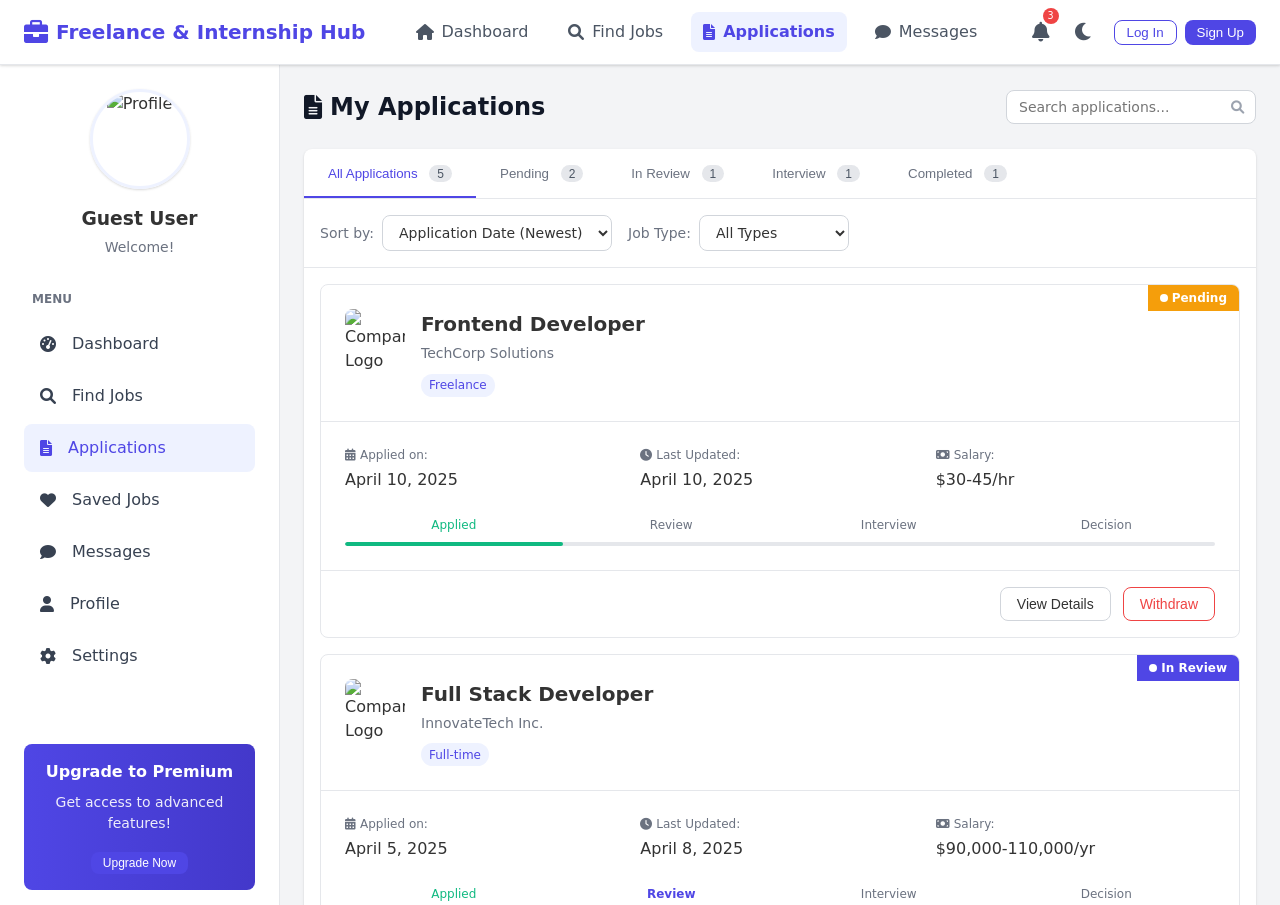
==== commit 0add39b1: "Add files via upload" ====
--- a/applications.html
+++ b/applications.html
@@ -54,7 +54,7 @@
                 <ul>
                     <li><a href="index.html"><i class="fas fa-tachometer-alt"></i> Dashboard</a></li>
                     <li><a href="jobs.html"><i class="fas fa-search"></i> Find Jobs</a></li>
-                    <li><a href="applications.html" class="active"><i class="fas fa-file-alt"></i> Applications</a></li>
+                    <li><a href="applications.html"><i class="fas fa-file-alt"></i> Applications</a></li>
                     <li><a href="saved.html"><i class="fas fa-heart"></i> Saved Jobs</a></li>
                     <li><a href="messages.html"><i class="fas fa-comment"></i> Messages</a></li>
                     <li><a href="profile.html"><i class="fas fa-user"></i> Profile</a></li>
@@ -124,7 +124,7 @@
                         </div>
                         <div class="application-header">
                             <div class="company-logo">
-                                <img src="/api/placeholder/60/60" alt="Company Logo">
+                                <img src="C:\Users\HerrRayen\Desktop\projet federe\assets\techsol.jpeg" alt="Company Logo">
                             </div>
                             <div class="application-title">
                                 <h3>Frontend Developer</h3>
@@ -173,7 +173,7 @@
                         </div>
                         <div class="application-header">
                             <div class="company-logo">
-                                <img src="/api/placeholder/60/60" alt="Company Logo">
+                                <img src="C:\Users\HerrRayen\Desktop\projet federe\assets\innovatedesign.jpeg" alt="Company Logo">
                             </div>
                             <div class="application-title">
                                 <h3>Full Stack Developer</h3>
@@ -222,7 +222,7 @@
                         </div>
                         <div class="application-header">
                             <div class="company-logo">
-                                <img src="/api/placeholder/60/60" alt="Company Logo">
+                                <img src="C:\Users\HerrRayen\Desktop\projet federe\assets\creativestudio.jpg" alt="Company Logo">
                             </div>
                             <div class="application-title">
                                 <h3>UX Designer</h3>
@@ -281,7 +281,7 @@
                         </div>
                         <div class="application-header">
                             <div class="company-logo">
-                                <img src="/api/placeholder/60/60" alt="Company Logo">
+                                <img src="C:\Users\HerrRayen\Desktop\projet federe\assets\mediapulse.jpeg" alt="Company Logo">
                             </div>
                             <div class="application-title">
                                 <h3>Content Writer</h3>
@@ -340,7 +340,7 @@
                         </div>
                         <div class="application-header">
                             <div class="company-logo">
-                                <img src="/api/placeholder/60/60" alt="Company Logo">
+                                <img src="C:\Users\HerrRayen\Desktop\projet federe\assets\datainsight.webp" alt="Company Logo">
                             </div>
                             <div class="application-title">
                                 <h3>Data Analyst Intern</h3>
--- a/styles3.css
+++ b/styles3.css
@@ -374,23 +374,6 @@
   position: relative;
 }
 
-/* Sidebar */
-.sidebar {
-  width: 280px;
-  background-color: white;
-  border-right: 1px solid var(--gray-200);
-  padding: 1.5rem;
-  display: flex;
-  flex-direction: column;
-  overflow-y: auto;
-  transition: var(--transition);
-}
-
-[data-theme="dark"] .sidebar {
-  background-color: var(--gray-900);
-  border-color: var(--gray-700);
-}
-
 .content {
   flex: 1;
   overflow-y: auto;
@@ -452,10 +435,30 @@
 }
 
 /* ----- Sidebar Menu ----- */
+/* Sidebar Styles */
+.sidebar {
+  width: 280px;
+  background-color: white;
+  border-right: 1px solid var(--gray-200);
+  padding: 1.5rem;
+  display: flex;
+  flex-direction: column;
+  overflow-y: auto;
+  transition: var(--transition); /* Keep global transition for general changes */
+}
+
+/* Dark Theme Sidebar */
+[data-theme="dark"] .sidebar {
+  background-color: var(--gray-900);
+  border-color: var(--gray-700);
+}
+
+/* Sidebar Menu Styles */
 .sidebar-menu {
   margin-bottom: 2rem;
 }
 
+/* Sidebar Menu Header */
 .sidebar-menu h4 {
   font-size: 0.75rem;
   text-transform: uppercase;
@@ -464,12 +467,14 @@
   padding-left: 0.5rem;
 }
 
+/* Sidebar Menu List */
 .sidebar-menu ul {
   display: flex;
   flex-direction: column;
   gap: 0.25rem;
 }
 
+/* Sidebar Menu Links */
 .sidebar-menu a {
   display: flex;
   align-items: center;
@@ -477,29 +482,42 @@
   padding: 0.75rem 1rem;
   border-radius: var(--border-radius);
   color: var(--gray-700);
-  transition: var(--transition);
-}
-
+  transition: color 0.2s ease, background-color 0.2s ease; /* Fast transition */
+  will-change: background-color, color; /* Optimize performance for transitions */
+}
+
+/* Hover Effect on Links */
 .sidebar-menu a:hover {
   background-color: var(--primary-light);
   color: var(--primary);
 }
 
+/* Active Link Styling */
 .sidebar-menu a.active {
   background-color: var(--primary-light);
   color: var(--primary);
   font-weight: 500;
-}
-
+  transition: none; /* No transition on active state */
+}
+
+/* Dark Theme Sidebar Menu Links */
 [data-theme="dark"] .sidebar-menu a {
   color: var(--gray-400);
 }
 
+/* Dark Theme Hover & Active States */
 [data-theme="dark"] .sidebar-menu a:hover,
 [data-theme="dark"] .sidebar-menu a.active {
   background-color: var(--primary-light);
   color: var(--primary);
 }
+
+/* Additional optimization for hover and active state in dark mode */
+[data-theme="dark"] .sidebar-menu a:hover {
+  will-change: background-color, color; /* Optimize hover state for dark theme */
+}
+
+
 
 .premium-banner {
   background: linear-gradient(to right, var(--primary), var(--primary-hover));
@@ -1176,717 +1194,6 @@
     white-space: nowrap;
     padding-bottom: 0.5rem;
   }
-}
-/* ----- Dashboard Styles ----- */
-
-/* Stats Overview */
-.stats-overview {
-  display: grid;
-  grid-template-columns: repeat(4, 1fr);
-  gap: 1rem;
-  margin-bottom: 2rem;
-}
-
-.stat-card {
-  background-color: white;
-  border-radius: var(--border-radius);
-  padding: 1.25rem;
-  display: flex;
-  align-items: center;
-  gap: 1rem;
-  box-shadow: var(--shadow);
-  transition: var(--transition);
-  border: 1px solid var(--gray-200);
-}
-
-[data-theme="dark"] .stat-card {
-  background-color: var(--gray-900);
-  border-color: var(--gray-700);
-}
-
-.stat-card:hover {
-  transform: translateY(-3px);
-  box-shadow: var(--shadow-md);
-}
-
-.stat-icon {
-  width: 48px;
-  height: 48px;
-  border-radius: 12px;
-  background-color: var(--primary-light);
-  color: var(--primary);
-  display: flex;
-  align-items: center;
-  justify-content: center;
-  font-size: 1.25rem;
-}
-
-[data-theme="dark"] .stat-icon {
-  background-color: var(--gray-700);
-}
-
-.stat-content h3 {
-  font-size: 1.75rem;
-  margin-bottom: 0.25rem;
-  font-weight: 600;
-}
-
-.stat-content p {
-  color: var(--text-light);
-  font-size: 0.875rem;
-}
-
-/* Dashboard Sections */
-.dashboard-section {
-  background-color: white;
-  border-radius: var(--border-radius);
-  box-shadow: var(--shadow);
-  margin-bottom: 2rem;
-  border: 1px solid var(--gray-200);
-  overflow: hidden;
-}
-
-[data-theme="dark"] .dashboard-section {
-  background-color: var(--gray-900);
-  border-color: var(--gray-700);
-}
-
-.section-header {
-  display: flex;
-  justify-content: space-between;
-  align-items: center;
-  padding: 1.25rem 1.5rem;
-  border-bottom: 1px solid var(--gray-200);
-}
-
-[data-theme="dark"] .section-header {
-  border-color: var(--gray-700);
-}
-
-.section-header h2 {
-  font-size: 1.125rem;
-  font-weight: 600;
-}
-
-.view-all {
-  display: flex;
-  align-items: center;
-  gap: 0.25rem;
-  font-size: 0.875rem;
-  color: var(--primary);
-  font-weight: 500;
-}
-
-.view-all i {
-  font-size: 0.75rem;
-}
-
-/* Activities List */
-.activities-list {
-  padding: 1rem 1.5rem;
-}
-
-.activity-item {
-  display: flex;
-  padding: 1rem 0;
-  border-bottom: 1px solid var(--gray-200);
-  gap: 1rem;
-}
-
-[data-theme="dark"] .activity-item {
-  border-color: var(--gray-700);
-}
-
-.activity-item:last-child {
-  border-bottom: none;
-}
-
-.activity-icon {
-  width: 40px;
-  height: 40px;
-  border-radius: 50%;
-  background-color: var(--primary-light);
-  color: var(--primary);
-  display: flex;
-  align-items: center;
-  justify-content: center;
-  font-size: 1rem;
-  flex-shrink: 0;
-}
-
-[data-theme="dark"] .activity-icon {
-  background-color: var(--gray-700);
-}
-
-.activity-content {
-  flex: 1;
-}
-
-.activity-content h4 {
-  font-size: 1rem;
-  margin-bottom: 0.25rem;
-  font-weight: 500;
-}
-
-.activity-content p {
-  color: var(--text-light);
-  font-size: 0.875rem;
-  margin-bottom: 0.5rem;
-}
-
-.activity-time {
-  font-size: 0.75rem;
-  color: var(--gray-500);
-}
-
-/* Job Cards Grid */
-.job-cards-grid {
-  display: grid;
-  grid-template-columns: repeat(3, 1fr);
-  gap: 1.25rem;
-  padding: 1.5rem;
-}
-
-.job-card {
-  background-color: white;
-  border-radius: var(--border-radius);
-  border: 1px solid var(--gray-200);
-  overflow: hidden;
-  transition: var(--transition);
-}
-
-.job-card:hover {
-  box-shadow: var(--shadow-md);
-  transform: translateY(-3px);
-}
-
-[data-theme="dark"] .job-card {
-  background-color: var(--gray-800);
-  border-color: var(--gray-700);
-}
-
-.job-card-header {
-  display: flex;
-  justify-content: space-between;
-  align-items: flex-start;
-  padding: 1rem;
-}
-
-.company-logo.small {
-  width: 48px;
-  height: 48px;
-  border-radius: 8px;
-  overflow: hidden;
-}
-
-.btn-icon {
-  background: none;
-  border: none;
-  color: var(--gray-400);
-  cursor: pointer;
-  font-size: 1.25rem;
-  transition: var(--transition);
-}
-
-.btn-icon:hover {
-  color: var(--danger);
-}
-
-.job-card-body {
-  padding: 0 1rem 1rem;
-}
-
-.job-title {
-  font-size: 1.125rem;
-  margin-bottom: 0.25rem;
-  font-weight: 600;
-}
-
-.job-tags {
-  display: flex;
-  gap: 0.75rem;
-  margin: 0.75rem 0;
-  flex-wrap: wrap;
-}
-
-.job-location {
-  display: flex;
-  align-items: center;
-  gap: 0.25rem;
-  color: var(--text-light);
-  font-size: 0.75rem;
-}
-
-.job-salary {
-  color: var(--success);
-  font-weight: 500;
-  font-size: 0.875rem;
-  margin-bottom: 0.75rem;
-  display: flex;
-  align-items: center;
-  gap: 0.25rem;
-}
-
-.job-description {
-  color: var(--text-light);
-  font-size: 0.875rem;
-  display: -webkit-box;
-  -webkit-box-orient: vertical;
-  overflow: hidden;
-  margin-bottom: 0.75rem;
-}
-
-.job-card-footer {
-  padding: 1rem;
-  border-top: 1px solid var(--gray-200);
-  display: flex;
-  justify-content: space-between;
-  align-items: center;
-}
-
-[data-theme="dark"] .job-card-footer {
-  border-color: var(--gray-700);
-}
-
-.post-time {
-  font-size: 0.75rem;
-  color: var(--text-light);
-}
-
-/* Progress Summary */
-.progress-summary-grid {
-  display: grid;
-  grid-template-columns: repeat(3, 1fr);
-  gap: 1.25rem;
-  padding: 1.5rem;
-}
-
-.progress-card {
-  background-color: white;
-  border-radius: var(--border-radius);
-  border: 1px solid var(--gray-200);
-  overflow: hidden;
-  transition: var(--transition);
-}
-
-[data-theme="dark"] .progress-card {
-  background-color: var(--gray-800);
-  border-color: var(--gray-700);
-}
-
-.progress-card:hover {
-  transform: translateY(-3px);
-  box-shadow: var(--shadow-md);
-}
-
-.progress-card-header {
-  padding: 1rem;
-  display: flex;
-  justify-content: space-between;
-  align-items: center;
-  position: relative;
-}
-
-.progress-status {
-  display: flex;
-  align-items: center;
-  gap: 0.25rem;
-  font-size: 0.75rem;
-  font-weight: 600;
-  padding: 0.25rem 0.5rem;
-  border-radius: 999px;
-  color: white;
-}
-
-.progress-status.pending {
-  background-color: var(--warning);
-}
-
-.progress-status.in-review {
-  background-color: var(--primary);
-}
-
-.progress-status.interview {
-  background-color: var(--secondary);
-}
-
-.progress-status.completed {
-  background-color: var(--success);
-}
-
-.progress-card-body {
-  padding: 0 1rem 1rem;
-}
-
-.progress-card-body h3 {
-  font-size: 1.125rem;
-  margin-bottom: 0.25rem;
-  font-weight: 600;
-}
-
-.progress-stages {
-  display: flex;
-  justify-content: space-between;
-  margin-top: 1.5rem;
-  position: relative;
-}
-
-.progress-stages:before {
-  content: '';
-  position: absolute;
-  height: 2px;
-  background-color: var(--gray-300);
-  top: 12px;
-  left: 15px;
-  right: 15px;
-  z-index: 1;
-}
-
-.stage {
-  display: flex;
-  flex-direction: column;
-  align-items: center;
-  position: relative;
-  z-index: 2;
-  flex: 1;
-}
-
-.stage-dot {
-  width: 24px;
-  height: 24px;
-  border-radius: 50%;
-  background-color: white;
-  border: 2px solid var(--gray-300);
-  margin-bottom: 0.5rem;
-}
-
-.stage.completed .stage-dot {
-  background-color: var(--success);
-  border-color: var(--success);
-}
-
-.stage.active .stage-dot {
-  border-color: var(--primary);
-  border-width: 3px;
-}
-
-.stage-name {
-  font-size: 0.75rem;
-  color: var(--text-light);
-  text-align: center;
-}
-
-.stage.completed .stage-name {
-  color: var(--success);
-  font-weight: 500;
-}
-
-.stage.active .stage-name {
-  color: var(--primary);
-  font-weight: 500;
-}
-
-.progress-card-footer {
-  padding: 1rem;
-  border-top: 1px solid var(--gray-200);
-  display: flex;
-  justify-content: space-between;
-  align-items: center;
-}
-
-[data-theme="dark"] .progress-card-footer {
-  border-color: var(--gray-700);
-}
-
-.application-date {
-  font-size: 0.75rem;
-  color: var(--text-light);
-}
-
-/* Learning Resources */
-.resources-list {
-  padding: 1.5rem;
-  display: grid;
-  grid-gap: 1rem;
-}
-
-.resource-card {
-  display: flex;
-  gap: 1rem;
-  padding: 1rem;
-  border-radius: var(--border-radius);
-  border: 1px solid var(--gray-200);
-  transition: var(--transition);
-}
-
-[data-theme="dark"] .resource-card {
-  border-color: var(--gray-700);
-}
-
-.resource-card:hover {
-  background-color: var(--gray-50);
-}
-
-[data-theme="dark"] .resource-card:hover {
-  background-color: var(--gray-800);
-}
-
-.resource-icon {
-  width: 48px;
-  height: 48px;
-  border-radius: 8px;
-  background-color: var(--primary-light);
-  color: var(--primary);
-  display: flex;
-  align-items: center;
-  justify-content: center;
-  font-size: 1.25rem;
-  flex-shrink: 0;
-}
-
-[data-theme="dark"] .resource-icon {
-  background-color: var(--gray-700);
-}
-
-.resource-content {
-  flex: 1;
-}
-
-.resource-content h3 {
-  font-size: 1rem;
-  margin-bottom: 0.25rem;
-  font-weight: 500;
-}
-
-.resource-content p {
-  color: var(--text-light);
-  font-size: 0.875rem;
-  margin-bottom: 0.5rem;
-}
-
-.resource-meta {
-  display: flex;
-  gap: 1rem;
-  font-size: 0.75rem;
-  color: var(--text-light);
-}
-
-.resource-action {
-  align-self: center;
-  flex-shrink: 0;
-}
-
-/* Responsive Styles for Dashboard */
-@media (max-width: 1200px) {
-  .stats-overview {
-    grid-template-columns: repeat(2, 1fr);
-  }
-  
-  .job-cards-grid,
-  .progress-summary-grid {
-    grid-template-columns: repeat(2, 1fr);
-  }
-}
-
-@media (max-width: 768px) {
-  .stats-overview {
-    grid-template-columns: 1fr;
-  }
-  
-  .job-cards-grid,
-  .progress-summary-grid {
-    grid-template-columns: 1fr;
-  }
-  
-  .resource-card {
-    flex-direction: column;
-  }
-  
-  .resource-icon {
-    margin-bottom: 0.5rem;
-  }
-  
-  .resource-action {
-    margin-top: 1rem;
-    align-self: flex-start;
-  }
-}
-/* ----- Search Container ----- */
-.search-container {
-  display: flex;
-  margin-bottom: 1.5rem;
-  gap: 0.75rem;
-}
-
-.search-bar {
-  flex: 1;
-  display: flex;
-  align-items: center;
-  background-color: white;
-  border: 1px solid var(--gray-300);
-  border-radius: var(--border-radius);
-  padding: 0 0.75rem;
-  height: 44px;
-  transition: var(--transition);
-}
-
-[data-theme="dark"] .search-bar {
-  background-color: var(--gray-800);
-  border-color: var(--gray-700);
-}
-
-.search-bar:focus-within {
-  border-color: var(--primary);
-  box-shadow: 0 0 0 2px rgba(79, 70, 229, 0.2);
-}
-
-.search-icon {
-  color: var(--gray-500);
-  margin-right: 0.75rem;
-}
-
-#job-search {
-  flex: 1;
-  border: none;
-  padding: 0;
-  height: 100%;
-  background: transparent;
-  color: var(--text);
-}
-
-#job-search:focus {
-  outline: none;
-  box-shadow: none;
-}
-
-.search-btn {
-  background: none;
-  border: none;
-  cursor: pointer;
-  font-size: 0.875rem;
-  color: var(--gray-500);
-  transition: var(--transition);
-  display: flex;
-  align-items: center;
-  justify-content: center;
-  width: 2rem;
-  height: 2rem;
-  border-radius: 50%;
-}
-
-.search-btn:hover {
-  color: var(--primary);
-  background-color: var(--gray-100);
-}
-
-[data-theme="dark"] .search-btn:hover {
-  background-color: var(--gray-700);
-}
-
-/* ----- Filter Tags ----- */
-.filter-tags {
-  display: flex;
-  flex-wrap: wrap;
-  gap: 0.5rem;
-  margin-bottom: 1.5rem;
-  align-items: center;
-}
-
-.filter-tag {
-  display: flex;
-  align-items: center;
-  gap: 0.5rem;
-  padding: 0.375rem 0.75rem;
-  background-color: var(--primary-light);
-  color: var(--primary);
-  border-radius: 100px;
-  font-size: 0.875rem;
-}
-
-.filter-tag i {
-  cursor: pointer;
-  transition: var(--transition);
-}
-
-.filter-tag i:hover {
-  opacity: 0.8;
-}
-
-.clear-filters {
-  background: none;
-  border: none;
-  color: var(--gray-500);
-  font-size: 0.875rem;
-  cursor: pointer;
-  transition: var(--transition);
-  margin-left: 0.5rem;
-}
-
-.clear-filters:hover {
-  color: var(--primary);
-}
-
-/* ----- Jobs Container ----- */
-.jobs-container {
-  display: flex;
-  flex-direction: column;
-  gap: 1rem;
-  margin-bottom: 2rem;
-}
-
-/* ----- Pagination ----- */
-.pagination {
-  display: flex;
-  justify-content: center;
-  gap: 0.5rem;
-  margin-top: 2rem;
-}
-
-.pagination-btn {
-  width: 36px;
-  height: 36px;
-  display: flex;
-  align-items: center;
-  justify-content: center;
-  border-radius: var(--border-radius);
-  border: 1px solid var(--gray-300);
-  background-color: white;
-  color: var(--text);
-  font-weight: 500;
-  cursor: pointer;
-  transition: var(--transition);
-}
-
-[data-theme="dark"] .pagination-btn {
-  background-color: var(--gray-800);
-  border-color: var(--gray-700);
-  color: var(--text);
-}
-
-.pagination-btn:hover {
-  border-color: var(--primary);
-  color: var(--primary);
-}
-
-.pagination-btn.active {
-  background-color: var(--primary);
-  border-color: var(--primary);
-  color: white;
-}
-
-.pagination-btn[disabled] {
-  opacity: 0.5;
-  cursor: not-allowed;
-}
-
-.pagination-btn[disabled]:hover {
-  border-color: var(--gray-300);
-  color: var(--text);
-}
-
-[data-theme="dark"] .pagination-btn[disabled]:hover {
-  border-color: var(--gray-700);
-  color: var(--text);
 }
 
 /* ----- Modal Styles ----- */
